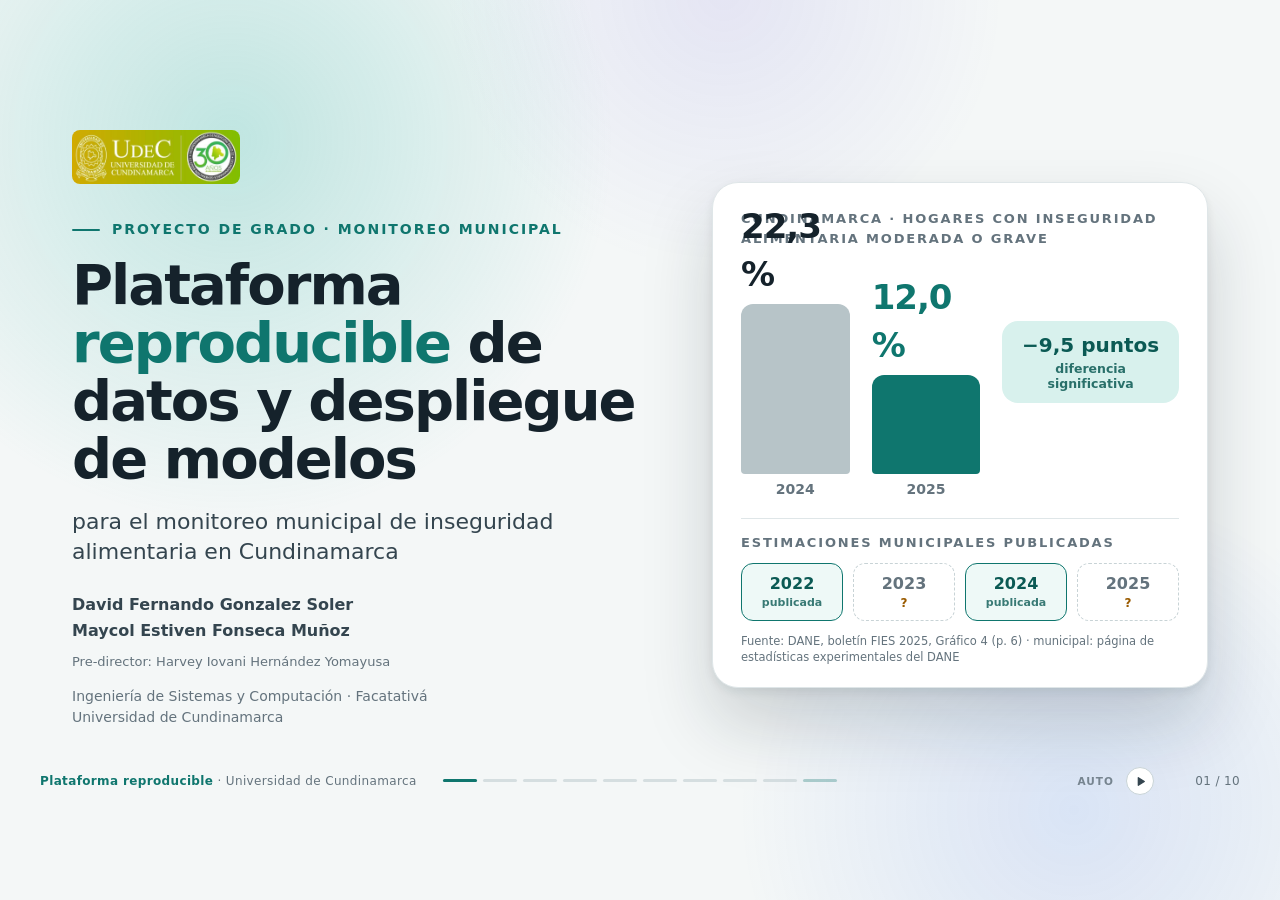
==== index.html @ ac4fac87 "Publicar las notas de estudio (guion, sin avisos internos)" ====
<!doctype html>
<html lang="es">
<head>
<meta charset="utf-8">
<meta name="viewport" content="width=device-width, initial-scale=1">
<title>Plataforma reproducible de datos y despliegue de modelos · Presentación</title>
<meta name="description" content="Presentación ante jurados: plataforma reproducible de datos y despliegue de modelos para el monitoreo municipal de inseguridad alimentaria en Cundinamarca.">
<link rel="icon" href="data:image/svg+xml,%3Csvg xmlns='http://www.w3.org/2000/svg' viewBox='0 0 32 32'%3E%3Crect width='32' height='32' rx='8' fill='%230f766e'/%3E%3Ccircle cx='16' cy='16' r='5' fill='white'/%3E%3C/svg%3E">
<link rel="stylesheet" href="deck.css">
<link rel="stylesheet" href="scenes.css">
<link rel="stylesheet" href="idle.css">
<link rel="stylesheet" href="notes.css">
</head>
<body data-theme="light">

<!-- Iconos: trazo de 1.8 px, sin relleno. Se usan con <svg class="i"><use href="#i-..."/></svg> -->
<svg width="0" height="0" style="position:absolute" aria-hidden="true" focusable="false">
  <symbol id="i-spark" viewBox="0 0 24 24"><path d="M12 3l1.8 5.2L19 10l-5.2 1.8L12 17l-1.8-5.2L5 10l5.2-1.8z"/><path d="M18.5 16.5l.6 1.6 1.6.6-1.6.6-.6 1.6-.6-1.6-1.6-.6 1.6-.6z"/></symbol>
  <symbol id="i-target" viewBox="0 0 24 24"><circle cx="12" cy="12" r="9"/><circle cx="12" cy="12" r="5"/><circle cx="12" cy="12" r="1.2"/></symbol>
  <symbol id="i-check" viewBox="0 0 24 24"><path d="M5 12.5l4.5 4.5L19 7.5"/></symbol>
  <symbol id="i-check-circle" viewBox="0 0 24 24"><circle cx="12" cy="12" r="9"/><path d="M8 12.5l3 3 5-6"/></symbol>
  <symbol id="i-x" viewBox="0 0 24 24"><path d="M6 6l12 12M18 6L6 18"/></symbol>
  <symbol id="i-ban" viewBox="0 0 24 24"><circle cx="12" cy="12" r="9"/><path d="M5.6 5.6l12.8 12.8"/></symbol>
  <symbol id="i-receipt" viewBox="0 0 24 24"><path d="M6 3h12v18l-3-2-3 2-3-2-3 2z"/><path d="M9 8h6M9 12h6"/></symbol>
  <symbol id="i-search" viewBox="0 0 24 24"><circle cx="11" cy="11" r="6.5"/><path d="M16 16l4.5 4.5"/></symbol>
  <symbol id="i-alert" viewBox="0 0 24 24"><path d="M12 4l9 16H3z"/><path d="M12 10v4M12 17.2v.1"/></symbol>
  <symbol id="i-db" viewBox="0 0 24 24"><ellipse cx="12" cy="6" rx="7" ry="3"/><path d="M5 6v6c0 1.7 3.1 3 7 3s7-1.3 7-3V6M5 12v6c0 1.7 3.1 3 7 3s7-1.3 7-3v-6"/></symbol>
  <symbol id="i-server" viewBox="0 0 24 24"><rect x="4" y="4" width="16" height="6" rx="2"/><rect x="4" y="14" width="16" height="6" rx="2"/><path d="M8 7h.01M8 17h.01"/></symbol>
  <symbol id="i-chart" viewBox="0 0 24 24"><path d="M4 20V4M4 20h16M8 16v-5M12 16V8M16 16v-3"/></symbol>
  <symbol id="i-eye" viewBox="0 0 24 24"><path d="M2.5 12S6 5.5 12 5.5 21.5 12 21.5 12 18 18.5 12 18.5 2.5 12 2.5 12z"/><circle cx="12" cy="12" r="2.8"/></symbol>
  <symbol id="i-list" viewBox="0 0 24 24"><path d="M8 6h12M8 12h12M8 18h12M4 6h.01M4 12h.01M4 18h.01"/></symbol>
  <symbol id="i-file" viewBox="0 0 24 24"><path d="M7 3h7l4 4v14H7z"/><path d="M14 3v4h4M10 12h5M10 16h5"/></symbol>
  <symbol id="i-scan" viewBox="0 0 24 24"><path d="M4 8V5a1 1 0 011-1h3M16 4h3a1 1 0 011 1v3M20 16v3a1 1 0 01-1 1h-3M8 20H5a1 1 0 01-1-1v-3"/><circle cx="12" cy="12" r="3"/></symbol>
  <symbol id="i-shield" viewBox="0 0 24 24"><path d="M12 3l7 3v5c0 5-3 8-7 10-4-2-7-5-7-10V6z"/><path d="M9 12l2 2 4-4"/></symbol>
  <symbol id="i-lock" viewBox="0 0 24 24"><rect x="5" y="11" width="14" height="9" rx="2.5"/><path d="M8 11V8a4 4 0 018 0v3"/></symbol>
  <symbol id="i-cpu" viewBox="0 0 24 24"><rect x="7" y="7" width="10" height="10" rx="2"/><path d="M9 3v3M15 3v3M9 18v3M15 18v3M3 9h3M3 15h3M18 9h3M18 15h3"/></symbol>
  <symbol id="i-play" viewBox="0 0 24 24"><path d="M8 5v14l11-7z"/></symbol>
  <symbol id="i-pause" viewBox="0 0 24 24"><path d="M8 5v14M16 5v14"/></symbol>
  <symbol id="i-home" viewBox="0 0 24 24"><path d="M4 11l8-7 8 7"/><path d="M6 10v10h12V10"/><path d="M10 20v-6h4v6"/></symbol>
  <symbol id="i-user" viewBox="0 0 24 24"><circle cx="12" cy="8" r="3.5"/><path d="M5 20c0-3.5 3.1-6 7-6s7 2.5 7 6"/></symbol>
  <symbol id="i-users" viewBox="0 0 24 24"><circle cx="9" cy="9" r="3"/><circle cx="17" cy="10" r="2.5"/><path d="M3 19c0-3 2.7-5 6-5s6 2 6 5M15 15c3 0 6 1.4 6 4"/></symbol>
  <symbol id="i-layers" viewBox="0 0 24 24"><path d="M12 4l9 5-9 5-9-5z"/><path d="M3 14l9 5 9-5"/></symbol>
  <symbol id="i-terminal" viewBox="0 0 24 24"><rect x="3" y="5" width="18" height="14" rx="3"/><path d="M7 10l3 2-3 2M12 15h5"/></symbol>
  <symbol id="i-linkoff" viewBox="0 0 24 24"><path d="M10 14a4 4 0 010-6l2-2a4 4 0 016 0M14 10a4 4 0 010 6l-2 2a4 4 0 01-6 0"/><path d="M4 4l3 3M20 20l-3-3"/></symbol>
  <symbol id="i-building" viewBox="0 0 24 24"><path d="M5 21V5l7-2v18M12 8h7v13M5 21h14"/><path d="M8 8h1M8 12h1M8 16h1"/></symbol>
  <symbol id="i-cog" viewBox="0 0 24 24"><circle cx="12" cy="12" r="3"/><path d="M12 3v3M12 18v3M3 12h3M18 12h3M5.6 5.6l2.1 2.1M16.3 16.3l2.1 2.1M18.4 5.6l-2.1 2.1M7.7 16.3l-2.1 2.1"/></symbol>
  <symbol id="i-book" viewBox="0 0 24 24"><path d="M5 4h10a3 3 0 013 3v13H8a3 3 0 01-3-3z"/><path d="M5 17a3 3 0 013-3h10"/></symbol>
  <symbol id="i-globe" viewBox="0 0 24 24"><circle cx="12" cy="12" r="9"/><path d="M3 12h18M12 3c3 3 3 15 0 18M12 3c-3 3-3 15 0 18"/></symbol>
  <symbol id="i-plug" viewBox="0 0 24 24"><path d="M9 3v5M15 3v5M6 8h12v3a6 6 0 01-12 0zM12 17v4"/></symbol>
  <symbol id="i-repeat" viewBox="0 0 24 24"><path d="M17 4l3 3-3 3M20 7H8a4 4 0 00-4 4M7 20l-3-3 3-3M4 17h12a4 4 0 004-4"/></symbol>
  <symbol id="i-clock" viewBox="0 0 24 24"><circle cx="12" cy="12" r="9"/><path d="M12 7v5l3 2"/></symbol>
</svg>

<noscript><p style="position:fixed;inset:0;display:grid;place-items:center;margin:0;font-family:sans-serif">Esta presentación necesita JavaScript activado.</p></noscript>
<div class="ambient" aria-hidden="true"><i></i><i></i><i></i></div>
<div class="tintwash" aria-hidden="true"></div>

<div class="viewport">
<main class="stage" id="stage" aria-label="Presentación del proyecto">

<!-- ═════════ 1 · PORTADA Y GANCHO ═════════ -->
<section class="scene" id="s-portada" data-title="Portada">
  <img class="cv-logo rv" data-s="0" src="assets/logo-universidad.jpg" alt="Universidad de Cundinamarca">

  <div class="cv-main">
    <div class="eyebrow rv" data-s="0" data-i="1">Proyecto de grado · monitoreo municipal</div>
    <h1 class="cv-title rv f split" data-s="0" data-i="2">Plataforma <span class="ac">reproducible</span> de datos y despliegue de modelos</h1>
    <p class="cv-sub rv" data-s="0" data-i="8">para el monitoreo municipal de inseguridad alimentaria en Cundinamarca</p>
    <ul class="team rv" data-s="0" data-i="9">
      <li>David Fernando Gonzalez Soler</li>
      <li>Maycol Estiven Fonseca Muñoz</li>
      <li><small>Pre-director: Harvey Iovani Hernández Yomayusa</small></li>
    </ul>
  </div>
  <p class="cv-meta rv" data-s="0" data-i="10">Ingeniería de Sistemas y Computación · Facatativá<br>Universidad de Cundinamarca</p>

  <div class="cv-art">
    <div class="rv z" data-s="0" data-i="4">
      <div class="float">
        <div class="hook-card card">
          <div class="lbl">Cundinamarca · hogares con inseguridad alimentaria moderada o grave</div>
          <div class="hk-bars">
            <div class="hk-bar"><span class="v" id="v24">22,6 %</span><div class="b" style="height:170px"></div><span class="y">2024</span></div>
            <div class="hk-bar now"><span class="v" id="v25">13,1 %</span><div class="b" style="height:99px"></div><span class="y">2025</span></div>
            <div class="hk-delta">−9,5 puntos<small>diferencia significativa</small></div>
          </div>
          <div class="hk-sep"></div>
          <div class="lbl">Estimaciones municipales publicadas</div>
          <div class="yrs">
            <div class="yr">2022<small>publicada</small></div>
            <div class="yr gap">2023<u>?</u></div>
            <div class="yr">2024<small>publicada</small></div>
            <div class="yr gap">2025<u>?</u></div>
          </div>
          <p class="hk-src">Fuente: DANE, boletín FIES 2025, Gráfico 4 (p. 6) · municipal: página de estadísticas experimentales del DANE</p>
        </div>
      </div>
    </div>
  </div>
  <template class="notes" data-time="0:45" data-key="La cifra oficial es departamental y de hogares; del municipio solo hay estimaciones de 2022 y 2024.">
    <p data-s="0">[Buenos días / buenas tardes], jurados. Somos [nombre de A] y [nombre de B]; presentamos nuestro proyecto de grado.</p>
    <p data-s="0">En 2025 el DANE midió que el 13,1 % de los hogares de Cundinamarca estaba en inseguridad alimentaria moderada o grave. En 2024 era el 22,6 %: 9,5 puntos menos en un año, y el DANE reporta la diferencia como estadísticamente significativa.</p>
    <p data-s="0">Esa cifra es departamental y de hogares. Para los municipios, el DANE publica estimaciones solo de 2022 y 2024. Nuestro proyecto parte de ahí. Programa de Ingeniería de Sistemas y Computación, Universidad de Cundinamarca, extensión Facatativá.</p>
    <p class="tr">Eso nos lleva a por qué importa el nivel municipal.</p>
  </template>
</section>

<!-- ═════════ 2 · POR QUÉ IMPORTA ═════════ -->
<section class="scene" id="s-porque" data-title="Por qué importa" data-steps="2">
  <header class="hd rv f" data-s="0"><div class="eyebrow">El nivel que falta</div><h2 class="h2">La encuesta llega hasta el departamento</h2></header>

  <div class="fies">
    <div class="fies-card card rv" data-s="0">
      <div class="lbl">Escala FIES · ECV</div>
      <div class="q8"><i style="--n:0"></i><i style="--n:1"></i><i style="--n:2"></i><i style="--n:3"></i><i style="--n:4"></i><i style="--n:5"></i><i style="--n:6"></i><i style="--n:7"></i></div>
      <div class="big"><span class="ac">8</span> preguntas, <span class="ac">cada año</span></div>
      <div class="yearline"><b></b><span></span><b></b><span></span><b></b><span></span><b></b></div>
      <div class="yearline-l"><span>2022</span><span>2023</span><span>2024</span><span>2025</span></div>
    </div>
    <div class="pq-row rv" data-s="1">
      <div class="pq"><div class="ico blue"><svg class="i"><use href="#i-home"/></svg></div><div><b>Hogares</b><span>las cifras del boletín</span></div></div>
      <div class="pq-ne">≠</div>
      <div class="pq"><div class="ico"><svg class="i"><use href="#i-user"/></svg></div><div><b>Personas</b><span>indicador 2.1.2 del ODS 2</span></div></div>
    </div>
  </div>

  <div class="zoom">
    <div class="zoom-card card rv z" data-s="0" data-i="2">
      <div class="lbl">La encuesta publica un número por departamento</div>
      <div class="dept"><div><b>Cundinamarca</b><span>un solo valor por departamento</span></div></div>
      <div class="mdots rv f" data-s="2" id="mdots"></div>
      <div class="zoom-cap rv f" data-s="2"><span class="tag">Estimación en áreas pequeñas · 2022 y 2024</span><b>116 municipios</b></div>
    </div>
  </div>
  <template class="notes" data-time="0:40" data-key="El indicador se mide cada año, pero la encuesta llega hasta el departamento; el municipio se cubre con estimación en áreas pequeñas.">
    <p data-s="0">De FIES solo recordamos lo que usamos: ocho preguntas de la Encuesta Nacional de Calidad de Vida, incluidas desde 2022 y aplicadas cada año.</p>
    <p data-s="1">El indicador 2.1.2 del ODS 2 se define para personas. Por eso el boletín del DANE lo separa de las cifras de hogares que acabamos de ver.</p>
    <p data-s="2">Por el diseño de la encuesta, los indicadores se desagregan hasta el departamento. El DANE identificó la necesidad de información municipal y la cubre con estimación en áreas pequeñas, que combina la encuesta con información auxiliar, para 2022 y 2024. Cundinamarca tiene 116 municipios; la información a ese nivel es limitada y menos frecuente.</p>
    <p class="tr">Producir esas estimaciones exige reunir fuentes muy distintas, y de ahí sale el problema.</p>
  </template>
</section>

<!-- ═════════ 3 · PROBLEMA OPERATIVO ═════════ -->
<section class="scene" id="s-problema" data-title="El problema es operativo" data-steps="6">
  <header class="hd rv f" data-s="0"><div class="eyebrow">El problema</div><h2 class="h2">Cinco dificultades, un problema operativo</h2></header>

  <div class="dfs">
    <div class="dfr rv" data-s="1">
      <div class="df"><span class="n">1</span>Fuentes heterogéneas</div>
      <div class="lane"><span class="fchip">API abierta</span><span class="fchip f2">Archivo publicado</span><span class="fchip f3">Inicio de sesión</span></div>
    </div>
    <div class="dfr rv" data-s="2">
      <div class="df"><span class="n">2</span>Períodos y frecuencias distintos</div>
      <div class="lane per"><div class="trk"><div class="row r1" id="trk1"><em>BLACK MARBLE</em></div><div class="row r2" id="trk2"><em>FIES MUNICIPAL</em></div><span class="scan"></span></div></div>
    </div>
    <div class="dfr rv" data-s="3">
      <div class="df"><span class="n">3</span>Condiciones de acceso diferentes</div>
      <div class="lane lk"><svg class="i"><use href="#i-lock"/></svg><span><b>Sisbén</b> · tratamiento protegido de datos personales</span></div>
    </div>
    <div class="dfr rv" data-s="4">
      <div class="df"><span class="n">4</span>Requisitos y vigencia de cada modelo</div>
      <div class="lane ver"><b class="old">v1</b><b class="old">v2</b><b>v3</b><span>¿sigue vigente con datos nuevos?</span></div>
    </div>
    <div class="dfr rv" data-s="5">
      <div class="df"><span class="n">5</span>Procedencia incompleta y pasos manuales</div>
      <div class="lane chain"><b>datos</b><span class="brk"><svg class="i"><use href="#i-linkoff"/></svg></span><b class="m">modelo</b><span class="q">¿qué versión produjo este resultado?</span></div>
    </div>
  </div>

  <div class="takeaway rv" data-s="6"><svg class="i"><use href="#i-spark"/></svg><p>No medimos inseguridad alimentaria ni proponemos un algoritmo nuevo: falta un proceso reproducible.</p></div>
  <template class="notes" data-time="1:20" data-key="No medimos inseguridad alimentaria ni proponemos un algoritmo: falta un proceso reproducible que una datos, modelos y resultados con su procedencia.">
    <p data-s="0">Producir estimaciones municipales exige reunir fuentes muy distintas. Lo resumimos en cinco dificultades.</p>
    <p data-s="1">Fuentes heterogéneas, con esquemas, códigos y formatos propios: unas por API abierta, otras archivos publicados, otras con inicio de sesión.</p>
    <p data-s="2">Períodos y frecuencias que no coinciden: Black Marble publica versiones diarias, mensuales y anuales; las estimaciones municipales de FIES, solo 2022 y 2024.</p>
    <p data-s="3">Condiciones de acceso diferentes: el Sisbén, por ejemplo, contempla un tratamiento protegido de datos personales.</p>
    <p data-s="4">Cada modelo tiene requisitos propios y puede perder vigencia cuando cambian los datos que recibe.</p>
    <p data-s="5">Procedencia incompleta y pasos manuales: cuesta repetir una ejecución o explicar un cambio. Lo documentan Paleyes et al. (2022) y Sculley et al. (2015), y el MinTIC advierte que publicar datos no basta.</p>
    <p data-s="6">Son consecuencias posibles; no afirmamos que hayan ocurrido en nuestro proceso. El problema es operativo: no medimos inseguridad alimentaria ni proponemos un algoritmo; falta un proceso reproducible que una datos, modelos y resultados con su procedencia.</p>
    <p class="tr">¿Qué hay hoy para esto?</p>
  </template>
</section>

<!-- ═════════ 4 · LO QUE EXISTE Y EL VACÍO ═════════ -->
<section class="scene" id="s-vacio" data-title="Qué existe y dónde está el vacío" data-steps="3">
  <header class="hd rv f" data-s="0"><div class="eyebrow">Estado del arte</div><h2 class="h2">Cada pieza existe por separado</h2></header>

  <div class="vcs">
    <div class="vc rv z" data-s="0">
      <div class="ico blue"><svg class="i"><use href="#i-layers"/></svg></div>
      <h3>Herramientas generales</h3><div class="sub">p. ej. MLflow, DVC</div>
      <ul>
        <li><svg class="i"><use href="#i-check"/></svg>Versionado de datos y modelos</li>
        <li><svg class="i"><use href="#i-check"/></svg>Registro de versiones</li>
        <li><svg class="i"><use href="#i-check"/></svg>Contratos de entrada y salida</li>
        <li><svg class="i"><use href="#i-check"/></svg>Servicio por API</li>
        <li><svg class="i"><use href="#i-check"/></svg>Incorporación de datos<em>parte</em></li>
      </ul>
    </div>
    <div class="vc rv z" data-s="1">
      <div class="ico"><svg class="i"><use href="#i-globe"/></svg></div>
      <h3>Para datos colombianos</h3><div class="sub">adquisición y homologación</div>
      <ul>
        <li><svg class="i"><use href="#i-check"/></svg>Adquisición<em>parte</em></li>
        <li><svg class="i"><use href="#i-check"/></svg>Homologación<em>parte</em></li>
      </ul>
    </div>
    <div class="vc gap rv z" data-s="2">
      <div class="ico warn"><svg class="i"><use href="#i-search"/></svg></div>
      <h3>Sin identificar</h3><div class="sub">en las fuentes revisadas</div>
      <ul>
        <li><svg class="i"><use href="#i-alert"/></svg>Compatibilidad dataset–modelo</li>
        <li><svg class="i"><use href="#i-alert"/></svg>Procedencia por resultado</li>
        <li><svg class="i"><use href="#i-alert"/></svg>Para datos municipales de Colombia</li>
      </ul>
    </div>
  </div>
  <div class="vnote rv f" data-s="3"><span class="pill warn"><svg class="i"><use href="#i-alert"/></svg>Hipótesis de trabajo, acotada a las fuentes revisadas</span></div>
  <template class="notes" data-time="1:10" data-key="Hasta donde llega nuestra revisión, hay herramientas para cada pieza, pero no una que reúna la cadena para datos públicos municipales de Colombia. Es una hipótesis de trabajo.">
    <p data-s="0">Hay herramientas que cubren parte: MLflow y DVC registran y versionan; Martini y colaboradores (2022) estiman indicadores con aprendizaje automático; el Programa Mundial de Alimentos publica HungerMap LIVE. Las herramientas generales documentan por separado el versionado, el registro, parte de la incorporación de datos, los contratos de entrada y salida y el servicio por API.</p>
    <p data-s="1">Las herramientas para datos colombianos documentan parte de la adquisición y de la homologación.</p>
    <p data-s="2">En las fuentes revisadas no identificamos una solución que reúna estas piezas para datos municipales de Colombia, con comprobación de compatibilidad entre un dataset versionado y un modelo, y procedencia por resultado consultable por API.</p>
    <p data-s="3">Lo planteamos como hipótesis de trabajo, acotada a esa revisión.</p>
    <p class="tr">Ese vacío es lo que proponemos cerrar.</p>
  </template>
</section>

<!-- ═════════ 5 · PROPUESTA ═════════ -->
<section class="scene" id="s-propuesta" data-title="Nuestra propuesta" data-steps="6" data-theme-hint="tint">
  <header class="hd rv f" data-s="0"><div class="eyebrow">Propuesta</div><h2 class="h2">Una plataforma, cuatro objetivos</h2></header>

  <div class="pipe">
    <div class="lk2 rv f" data-s="1" style="left:154px"><span class="dot"></span><span class="dot d2"></span></div>
    <div class="lk2 rv f" data-s="2" style="left:350px"><span class="dot"></span><span class="dot d2"></span></div>
    <div class="lk2 rv f" data-s="3" style="left:546px"><span class="dot"></span><span class="dot d2"></span></div>
    <div class="lk2 rv f" data-s="4" style="left:742px"><span class="dot"></span><span class="dot d2"></span></div>
    <div class="lk2 rv f" data-s="5" style="left:938px"><span class="dot"></span><span class="dot d2"></span></div>

    <div class="pn rv z" data-s="0" style="left:0"><div class="ico blue"><svg class="i"><use href="#i-db"/></svg></div><h3>Fuentes públicas</h3><p>API, archivo o inicio de sesión</p></div>
    <div class="pn rv z" data-s="1" style="left:196px"><div class="ico blue"><svg class="i"><use href="#i-layers"/></svg></div><span class="ver-b">v2024.1</span><h3>Dataset versionado</h3><p>cada versión, inmutable</p></div>
    <div class="pn rv z" data-s="2" style="left:392px"><div class="ico"><svg class="i"><use href="#i-shield"/></svg></div><h3>Compatibilidad</h3><p>se comprueba antes de ejecutar</p></div>
    <div class="pn rv z" data-s="3" style="left:588px"><div class="ico ai"><svg class="i"><use href="#i-cpu"/></svg></div><h3>Ejecución aislada</h3><p>cada modelo, por separado</p></div>
    <div class="pn rv z" data-s="4" style="left:784px"><div class="ico"><svg class="i"><use href="#i-plug"/></svg></div><h3>API</h3><p>consulta de resultados</p></div>
    <div class="pn rv z" data-s="5" style="left:980px"><div class="ico"><svg class="i"><use href="#i-receipt"/></svg></div><h3>Resultado</h3><p>con su procedencia</p></div>
  </div>

  <div class="prov rv f" data-s="5"><span class="lbl">Procedencia de cada resultado</span><span class="chip-p m">Modelo v3</span><span class="chip-p d">Datos v2024.1</span><span class="chip-p p">Período</span></div>

  <div class="objs">
    <div class="obj-chip rv z" data-s="6"><div class="ico"><svg class="i"><use href="#i-layers"/></svg></div><div><small>1</small>Arquitectura modular</div></div>
    <div class="obj-chip rv z" data-s="6" data-i="1"><div class="ico blue"><svg class="i"><use href="#i-db"/></svg></div><div><small>2</small>Ingesta y homologación</div></div>
    <div class="obj-chip rv z" data-s="6" data-i="2"><div class="ico ai"><svg class="i"><use href="#i-plug"/></svg></div><div><small>3</small>Despliegue y API</div></div>
    <div class="obj-chip rv z" data-s="6" data-i="3"><div class="ico"><svg class="i"><use href="#i-check-circle"/></svg></div><div><small>4</small>Validación con un caso de demostración</div></div>
  </div>
  <div class="propnote rv f" data-s="6"><span class="pill"><svg class="i"><use href="#i-target"/></svg>116 municipios · modelos ya entrenados · sin entrenamiento en la primera versión</span></div>
  <template class="notes" data-time="0:55" data-key="Una plataforma reproducible que automatiza la integración de fuentes públicas y despliega modelos ya entrenados de forma versionada, sin depender del algoritmo.">
    <p data-s="0">Proponemos una plataforma reproducible que automatice la integración de fuentes públicas y el despliegue versionado de modelos, independiente del algoritmo. Las fuentes públicas la alimentan.</p>
    <p data-s="1">Cada conjunto de datos lleva una versión, y cada modelo también.</p>
    <p data-s="2">Antes de ejecutar se comprueba la compatibilidad entre el dataset y el modelo.</p>
    <p data-s="3">Cada modelo se ejecuta de forma aislada.</p>
    <p data-s="4">El resultado se consulta por API.</p>
    <p data-s="5">Y llega con su procedencia: por ejemplo, modelo v3 con datos v2024.1.</p>
    <p data-s="6">Cuatro objetivos: arquitectura, ingesta y homologación para 116 municipios, despliegue con API y validación con un caso de demostración. La primera versión registra y ejecuta modelos ya entrenados; el entrenamiento no es parte del alcance.</p>
    <p class="tr">Así funciona por dentro.</p>
  </template>
</section>

<!-- ═════════ 6 · CÓMO FUNCIONA ═════════ -->
<section class="scene" id="s-funciona" data-title="Cómo funciona" data-steps="3">
  <header class="hd rv f" data-s="0"><div class="eyebrow">Diseño</div><h2 class="h2">Datos, modelos y acceso</h2></header>

  <div class="grps">
    <div class="grp dt rv z" data-s="0"><div class="gh"><div class="ico blue"><svg class="i"><use href="#i-db"/></svg></div><b>Datos</b></div><div class="bl"><span>Ingesta</span><span>Preparación y calidad</span><span>Almacén versionado</span></div></div>
    <div class="grp md rv z" data-s="0" data-i="1"><div class="gh"><div class="ico ai"><svg class="i"><use href="#i-cpu"/></svg></div><b>Modelos</b></div><div class="bl"><span>Registro</span><span>Compatibilidad</span><span>Ejecución aislada</span></div></div>
    <div class="grp ac rv z" data-s="0" data-i="2"><div class="gh"><div class="ico"><svg class="i"><use href="#i-plug"/></svg></div><b>Acceso y procedencia</b></div><div class="bl"><span>API</span><span>Interfaz web</span><span>Catálogo de procedencia</span></div></div>
  </div>

  <div class="demo">
    <div class="gt rv f" data-s="1">
      <div class="cap">Comprobación de compatibilidad</div>
      <div class="stream">
        <div class="gate-line"></div>
        <i class="mun" style="--r:0;--n:0"></i><i class="mun" style="--r:1;--n:1"></i><i class="mun bad" style="--r:2;--n:2"></i><i class="mun" style="--r:3;--n:3"></i><i class="mun" style="--r:4;--n:4"></i><i class="mun bad" style="--r:5;--n:5"></i><i class="mun" style="--r:6;--n:6"></i>
        <span class="why">excluido: fuera de cobertura</span>
      </div>
      <div class="mnote" style="position:absolute;left:0;top:268px">Los municipios válidos pasan; el resto se excluye con su motivo.</div>
    </div>
    <div class="mlanes rv f" data-s="2">
      <div class="ml ok"><div class="ico ai"><svg class="i"><use href="#i-cpu"/></svg></div><div>Modelo A<small>corre aislado</small></div><span class="tick"><svg class="i" style="width:16px;height:16px"><use href="#i-check"/></svg></span></div>
      <div class="ml fail"><div class="ico warn"><svg class="i"><use href="#i-cpu"/></svg></div><div>Modelo B<small>falla</small></div><span class="x"><svg class="i" style="width:16px;height:16px"><use href="#i-x"/></svg></span></div>
      <div class="mnote">Si uno falla, los demás siguen.</div>
    </div>
    <div class="rs rv z" data-s="3">
      <div class="ico"><svg class="i"><use href="#i-receipt"/></svg></div>
      <h3>Estimación de un modelo</h3><p>no es una cifra oficial</p>
      <div class="chips"><span class="chip-p p">Período</span><span class="chip-p d">Versión de datos</span><span class="chip-p m">Versión de modelo</span></div>
    </div>
  </div>
  <template class="notes" data-time="1:00" data-key="Antes de ejecutar se comprueba la compatibilidad, cada modelo corre aislado y cada resultado dice de qué datos y de qué modelo salió.">
    <p data-s="0">El diseño tiene nueve bloques lógicos, en tres grupos. Datos: la ingesta guarda una copia con su fecha y su origen; la preparación homologa códigos, períodos y unidades y genera un reporte de calidad; el almacén guarda cada versión sin modificarla. Modelos: el registro guarda cada modelo ya entrenado con su ficha; la comprobación de compatibilidad cruza sus requisitos con el dataset, los municipios y el período; la ejecución corre cada modelo aislado. Acceso: la API, la interfaz web y un catálogo de metadatos y procedencia.</p>
    <p data-s="1">Primera regla: se excluye el municipio inválido con su motivo y, si ninguno es válido, el modelo no se ejecuta.</p>
    <p data-s="2">Segunda: un modelo que falla no cancela a los demás.</p>
    <p data-s="3">Tercera: cada resultado trae su período y su naturaleza —estimación de un modelo, no cifra oficial— y queda enlazado con la versión de datos y de modelo. Es nuestra propuesta de diseño: falta validarla con la dirección y con investigadores reales.</p>
    <p class="tr">¿Quién la usa y hasta dónde llega?</p>
  </template>
</section>

<!-- ═════════ 7 · ROLES Y ALCANCE ═════════ -->
<section class="scene" id="s-alcance" data-title="Quién la usa y qué alcance tiene" data-steps="2">
  <header class="hd rv f" data-s="0"><div class="eyebrow">Quién la usa</div><h2 class="h2">Dos roles, alcance por niveles</h2></header>

  <div class="roles">
    <div class="role rv z" data-s="0"><div class="rh"><div class="ico"><svg class="i"><use href="#i-cog"/></svg></div><h3>Administrador</h3></div><div class="acts"><span>Configura fuentes</span><span>Activa versiones</span><span>Registra modelos</span></div></div>
    <div class="role rv z" data-s="0" data-i="1"><div class="rh"><div class="ico blue"><svg class="i"><use href="#i-search"/></svg></div><h3>Investigador</h3></div><div class="acts"><span>Elige datos y modelos</span><span>Ejecuta</span><span>Consulta procedencia</span></div></div>
  </div>

  <div class="tiers">
    <div class="tier must rv" data-s="1"><div class="lab">Debe</div><div class="fillb"><span>≥ 3 fuentes heterogéneas</span><span>2 familias de modelos</span><span>Compatibilidad</span><span>API</span><span>Procedencia</span><span>Instalación en limpio</span></div></div>
    <div class="tier should rv" data-s="1" data-i="1"><div class="lab">Debería</div><div class="fillb"><span>Interfaz web delgada</span><span>Exportación</span><span>Historial con repetición</span></div></div>
    <div class="tier could rv" data-s="1" data-i="2"><div class="lab">Podría</div><div class="fillb"><span>Reentrenamiento</span><span>Más fuentes</span><span>Más pantallas</span></div></div>
  </div>

  <div class="out rv f" data-s="2"><span class="lbl">Fuera de la primera versión</span><span class="no"><svg class="i"><use href="#i-ban"/></svg>Entrenar en la plataforma</span><span class="no"><svg class="i"><use href="#i-ban"/></svg>Personal municipal como usuario</span><span class="no"><svg class="i"><use href="#i-ban"/></svg>Operación permanente</span></div>
  <div class="cmd rv z" data-s="2" data-i="2"><svg class="i"><use href="#i-terminal"/></svg><span><i>$</i> <b>docker compose up</b></span><small>una instalación, un comando, en un entorno limpio</small></div>
  <template class="notes" data-time="0:50" data-key="Dos roles, un alcance por niveles y una instalación con un comando.">
    <p data-s="0">Hay dos roles. El administrador configura las fuentes con archivos versionados, activa versiones y registra modelos. El investigador elige datos, municipios, período y modelos, y lee resultados con su procedencia, su historial y la exportación. La especificación describe once casos de uso.</p>
    <p data-s="1">El alcance se ordena en tres niveles. Debe: al menos tres fuentes heterogéneas, dos modelos de familias distintas, comprobación de compatibilidad, ejecución aislada, API, procedencia e instalación en un entorno limpio. Debería: interfaz web delgada, exportación e historial con repetición. Podría: reentrenamiento, más fuentes y más pantallas.</p>
    <p data-s="2">Quedan fuera el entrenamiento dentro de la plataforma, el personal municipal como usuario y la operación permanente después del trabajo de grado, que exigiría un acuerdo aparte. Se instala con un comando y se demuestra en un entorno limpio.</p>
    <p class="tr">Todo esto ya está especificado.</p>
  </template>
</section>

<!-- ═════════ 8 · LO ESPECIFICADO ═════════ -->
<section class="scene" id="s-especificado" data-title="Lo investigado y especificado" data-steps="2">
  <header class="hd rv f" data-s="0"><div class="eyebrow">Especificación</div><h2 class="h2">Ya está especificado</h2></header>
  <div class="ieee rv z" data-s="0" data-i="2">IEEE 830</div>

  <div class="tiles">
    <div class="tile t1 rv z" data-s="0"><b class="n" id="n48">0</b><span>requisitos funcionales</span><em>según la norma IEEE 830</em>
      <div class="split-bar"><i class="e"></i><i class="c"></i></div>
      <div class="split-leg"><span class="e">38 esenciales</span><span class="c">10 condicionales</span></div></div>
    <div class="tile t2 rv z" data-s="1"><b class="n" id="n17">0</b><span>requisitos no funcionales</span></div>
    <div class="tile t3 rv z" data-s="1" data-i="1"><b class="n" id="n11">0</b><span>casos de uso</span><em>2 roles</em></div>
    <div class="tile t4 rv z" data-s="2"><b class="n" id="n5">0</b><span>ejes de estado del arte</span><div class="axes"><b style="--n:0">A</b><b style="--n:1">B</b><b style="--n:2">C</b><b style="--n:3">D</b><b style="--n:4">E</b></div></div>
  </div>
  <div class="specnote rv f" data-s="2"><span class="pill warn"><svg class="i"><use href="#i-alert"/></svg>Diseño y especificación · aún sin versión en ejecución</span></div>
  <template class="notes" data-time="0:35" data-key="Tenemos estado del arte, anteproyecto y una especificación IEEE 830; lo que presentamos es el diseño, todavía sin una versión en ejecución.">
    <p data-s="0">El trabajo tiene tres bases: estado del arte, anteproyecto y una especificación bajo IEEE 830. Son 48 requisitos funcionales: 38 esenciales y 10 condicionales.</p>
    <p data-s="1">17 requisitos no funcionales y once casos de uso, con dos roles.</p>
    <p data-s="2">Cinco ejes de estado del arte. En las fuentes inspeccionadas, los 116 códigos municipales coinciden con DIVIPOLA. Todavía no hay una versión en ejecución: presentamos el diseño y su especificación.</p>
    <p class="tr">Falta decir cómo lo vamos a construir.</p>
  </template>
</section>

<!-- ═════════ 9 · MÉTODO, PLAN Y ABIERTOS ═════════ -->
<section class="scene" id="s-metodo" data-title="Método, plan y puntos abiertos" data-steps="2">
  <header class="hd rv f" data-s="0"><div class="eyebrow">Método y plan</div><h2 class="h2">Cuatro fases y puntos abiertos</h2></header>

  <div class="mtrack rv f" data-s="0" data-i="1">
    <div class="tr"><i><b class="orb"></b><b class="orb o2"></b></i></div>
    <div class="mcols">
      <div class="mcol"><div class="node"><b>1</b></div><b class="ph">Diseño</b><span class="ob">arquitectura modular</span></div>
      <div class="mcol"><div class="node"><b>2</b></div><b class="ph">Ingesta y homologación</b><span class="ob">116 municipios</span></div>
      <div class="mcol"><div class="node"><b>3</b></div><b class="ph">Registro, compatibilidad y API</b><span class="ob">despliegue versionado</span></div>
      <div class="mcol"><div class="node"><b>4</b></div><b class="ph">Validación</b><span class="ob">caso de demostración</span></div>
    </div>
  </div>

  <div class="wk-box rv f" data-s="0" data-i="3"><div class="wk-l">Cronograma de referencia: 40 semanas<span>horizonte estimado: dos a tres semestres</span></div><div class="wk" id="wk"></div></div>

  <div class="risks rv f" data-s="1">
    <span class="risk"><svg class="i"><use href="#i-shield"/></svg>Cobertura de los 116</span>
    <span class="risk"><svg class="i"><use href="#i-shield"/></svg>Períodos que no coinciden</span>
    <span class="risk"><svg class="i"><use href="#i-shield"/></svg>Acceso, como el Sisbén</span>
    <span class="arr">→</span>
    <span class="mit">fuentes de acceso público confirmado · modelos de referencia propios</span>
  </div>

  <div class="opens rv f" data-s="2">
    <div class="lbl">Seguimos abiertos en</div>
    <div class="open-grid">
      <span class="open-chip"><b class="q">?</b>Duración formal</span>
      <span class="open-chip"><b class="q">?</b>Alcance de 116 y línea translocal</span>
      <span class="open-chip"><b class="q">?</b>Admisibilidad como monografía</span>
      <span class="open-chip"><b class="q">?</b>Indicador exacto del caso</span>
      <span class="open-chip"><b class="q">?</b>Herramienta de registro de modelos</span>
      <span class="open-chip"><b class="q">?</b>Validación con investigadores reales</span>
    </div>
  </div>
  <template class="notes" data-time="1:10" data-key="Cuatro fases, una por objetivo; tres riesgos con su mitigación; y puntos abiertos que decimos como abiertos.">
    <p data-s="0">La metodología tiene cuatro fases, una por objetivo específico: diseño; ingesta y homologación; registro, compatibilidad y API; validación. En la validación separamos la evaluación de la plataforma del desempeño predictivo de los modelos. El cronograma de referencia es de 40 semanas, dentro de un horizonte estimado de dos a tres semestres.</p>
    <p data-s="1">Riesgos: cobertura de los 116 municipios, coincidencia de períodos y acceso, como el Sisbén. Mitigación: fuentes de acceso público confirmado y modelos de referencia propios; los insumos de otros equipos no son requisito.</p>
    <p data-s="2">Puntos abiertos, dichos como abiertos: duración formal; alcance de los 116 y línea translocal, con la dirección; si un proyecto que construye una plataforma es admisible como monografía; el indicador exacto del caso; la herramienta de registro; la validación con investigadores reales. Nos interesa su criterio.</p>
    <p class="tr">Para cerrar, lo que esperamos del proyecto.</p>
  </template>
</section>

<!-- ═════════ 10 · IMPACTO Y CIERRE ═════════ -->
<section class="scene" id="s-cierre" data-theme="dark" data-title="Impacto y cierre" data-steps="2">
  <header class="hd rv f" data-s="0"><div class="eyebrow">Cierre</div><h2 class="h2">Impacto condicional</h2></header>

  <div class="cc rv f" data-s="0" data-i="1">
    <div class="ringc"></div>
    <div class="orbit"><i></i></div>
    <div class="core"><span>Un proceso reproducible y trazable</span></div>
    <div class="cn n1"><b><svg class="i"><use href="#i-globe"/></svg>Social</b><small class="rv f" data-s="1">podría apoyar el análisis territorial</small></div>
    <div class="cn n2"><b><svg class="i"><use href="#i-building"/></svg>Institucional</b><small class="rv f" data-s="1" data-i="1">dejaría una base que los semilleros podrían reutilizar</small></div>
    <div class="cn n3"><b><svg class="i"><use href="#i-cog"/></svg>Tecnológico</b><small class="rv f" data-s="1" data-i="2">registrar y ejecutar modelos sin rehacer la ingesta</small></div>
    <div class="cn n4"><b><svg class="i"><use href="#i-book"/></svg>Académico</b><small class="rv f" data-s="1" data-i="3">facilitaría revisar y repetir resultados</small></div>
  </div>

  <div class="endnote rv f" data-s="2"><span class="pill"><svg class="i"><use href="#i-alert"/></svg>Estimaciones de modelos, no cifras oficiales del DANE</span></div>
  <div class="thanks rv f" data-s="2" data-i="1"><span class="ap">Gracias.</span> Preguntas.</div>
  <template class="notes" data-time="0:45" data-key="Los resultados son estimaciones de modelos y no sustituyen las cifras del DANE; proponemos un proceso en el que cada resultado municipal se pueda repetir y explicar.">
    <p data-s="0">Para cerrar, lo que esperamos del proyecto: un proceso reproducible y trazable.</p>
    <p data-s="1">El impacto es condicional, en cuatro ámbitos. En lo social, los resultados podrían apoyar el análisis territorial de los equipos municipales, sin que demos por asegurada su adopción. En lo institucional, dejaría una base documentada que los semilleros podrían reutilizar. En lo tecnológico, una base para registrar y ejecutar modelos ya entrenados sin reconstruir la ingesta. En lo académico, conservar versiones y procedencia facilitaría revisar y repetir resultados. Beneficiarios directos: investigadores, analistas y semilleros; indirectos, a mediano o largo plazo: equipos técnicos municipales.</p>
    <p data-s="2">Los resultados de la plataforma son estimaciones de modelos y no sustituyen las cifras oficiales del DANE. Proponemos un proceso en el que cada resultado municipal se pueda repetir y explicar. Gracias por su atención. Quedamos atentos a sus preguntas.</p>
  </template>
</section>

<!-- ═════════ RESPALDOS A–F ═════════ -->
<section class="scene bk" id="s-resp-a" data-group="backup" data-title="Respaldo A · MLflow y DVC" data-steps="2">
  <header class="hd rv f" data-s="0"><div class="eyebrow">Respaldo A</div><h2 class="h2">¿Por qué no MLflow y DVC?</h2></header>
  <div class="bk-wrap">
    <div class="cmp">
      <div class="bk-card yes rv z" data-s="0"><div class="ico"><svg class="i"><use href="#i-layers"/></svg></div><h3>Lo que ya registran</h3><ul><li><svg class="i"><use href="#i-check"/></svg>Versionado de modelos y datos</li><li><svg class="i"><use href="#i-check"/></svg>Registro de versiones</li></ul></div>
      <div class="bk-card no rv z" data-s="1"><div class="ico warn"><svg class="i"><use href="#i-alert"/></svg></div><h3>En lo revisado, no cubren</h3><ul><li><svg class="i"><use href="#i-x"/></svg>Adquisición de datos públicos municipales</li><li><svg class="i"><use href="#i-x"/></svg>Compatibilidad contra un dataset versionado</li></ul></div>
    </div>
    <div class="bk-foot rv f" data-s="2"><span class="pill warn"><svg class="i"><use href="#i-alert"/></svg>La herramienta de registro de modelos sigue abierta</span></div>
  </div>
  <template class="notes" data-key="Registran y versionan, pero en lo revisado no cubren adquisición ni compatibilidad dataset–modelo." data-when="¿Por qué no usar MLflow y DVC?">
    <p data-s="0">MLflow y DVC ya registran y versionan modelos y datos.</p>
    <p data-s="1">En lo que revisamos, ninguna cubre la adquisición de datos públicos municipales ni la comprobación de compatibilidad contra un dataset versionado.</p>
    <p data-s="2">La herramienta de registro de modelos sigue abierta; componer herramientas existentes es una opción, no una decisión.</p>
  </template>
</section>

<section class="scene bk" id="s-resp-b" data-group="backup" data-title="Respaldo B · Por qué una plataforma" data-steps="2">
  <header class="hd rv f" data-s="0"><div class="eyebrow">Respaldo B</div><h2 class="h2">¿Por qué una plataforma para 116 municipios?</h2></header>
  <div class="bk-wrap">
    <div class="split2">
      <div class="cyc rv z" data-s="0"><span class="runner"></span><span class="stop s1">Cada año</span><span class="stop s2">Más fuentes</span><span class="stop s3">Más modelos</span><span class="stop s4">Más personas</span><div class="mid">Su valor aparece al repetir</div></div>
      <div class="txt">
        <p class="bk-big rv f" data-s="1">Para una sola corrida bastaría un cuaderno versionado.</p>
        <p class="pill warn rv f" data-s="2" style="justify-self:start"><svg class="i"><use href="#i-alert"/></svg>No prometemos ahorros: no están medidos</p>
      </div>
    </div>
  </div>
  <template class="notes" data-key="Su valor aparece cuando el trabajo se repite, no en la primera corrida." data-when="¿Para qué una plataforma con solo 116 municipios?">
    <p data-s="0">El valor aparece al repetir: cada año, con más fuentes, con más modelos, con más personas.</p>
    <p data-s="1">Para una sola corrida bastaría un cuaderno versionado con Git y DVC, que cubren parte.</p>
    <p data-s="2">No prometemos ahorros de tiempo ni de errores: no están medidos.</p>
  </template>
</section>

<section class="scene bk" id="s-resp-c" data-group="backup" data-title="Respaldo C · Quién la usa" data-steps="2">
  <header class="hd rv f" data-s="0"><div class="eyebrow">Respaldo C</div><h2 class="h2">¿Quién la usa?</h2></header>
  <div class="bk-wrap">
    <div class="split2">
      <div class="rings rv z" data-s="0"><div class="rg out2"><span class="rv f" data-s="1" style="position:absolute;top:34px;left:0;right:0">Equipos técnicos municipales · indirectos, a mediano o largo plazo</span></div><div class="rg in2">Investigadores, analistas y semilleros<br><small style="font-weight:600;opacity:.8">usuarios directos</small></div></div>
      <div class="txt">
        <p class="bk-big rv f" data-s="1">Los equipos municipales son beneficiarios indirectos, fuera de la primera versión.</p>
        <p class="pill warn rv f" data-s="2" style="justify-self:start"><svg class="i"><use href="#i-alert"/></svg>Validación con investigadores reales: pendiente</p>
      </div>
    </div>
  </div>
  <template class="notes" data-key="Investigadores y analistas primero; el personal municipal es beneficiario indirecto." data-when="¿Quién usaría la plataforma?">
    <p data-s="0">Usuarios directos: investigadores, analistas y semilleros que trabajan con datos municipales.</p>
    <p data-s="1">El personal municipal queda fuera de la primera versión como usuario; se considera beneficiario indirecto, a mediano o largo plazo.</p>
    <p data-s="2">La validación del flujo con investigadores reales está pendiente.</p>
  </template>
</section>

<section class="scene bk" id="s-resp-d" data-group="backup" data-title="Respaldo D · Calidad de las predicciones" data-steps="2">
  <header class="hd rv f" data-s="0"><div class="eyebrow">Respaldo D</div><h2 class="h2">¿Qué tan buenas son las predicciones?</h2></header>
  <div class="bk-wrap">
    <div class="cmp">
      <div class="bk-card yes rv z" data-s="0"><div class="ico"><svg class="i"><use href="#i-check-circle"/></svg></div><h3>Se evalúa: la plataforma</h3><div class="crit"><span>Integración</span><span>Trazabilidad</span><span>Reproducibilidad</span><span>Despliegue</span><span>Usabilidad</span></div></div>
      <div class="vs rv f" data-s="1">≠</div>
      <div class="bk-card dash rv z" data-s="1"><div class="ico ai"><svg class="i"><use href="#i-cpu"/></svg></div><h3>Se distingue: el desempeño del modelo</h3><p class="body">Es propio de los modelos que se integren, no de la plataforma.</p></div>
    </div>
    <div class="bk-foot rv f" data-s="2"><span class="pill"><svg class="i"><use href="#i-alert"/></svg>Los resultados son estimaciones de modelos, no cifras oficiales</span></div>
  </div>
  <template class="notes" data-key="Evaluamos la plataforma, no el desempeño predictivo de los modelos." data-when="¿Qué tan precisos son los modelos?">
    <p data-s="0">La evaluación se concentra en integración, trazabilidad, reproducibilidad, despliegue y usabilidad de la plataforma.</p>
    <p data-s="1">Se distingue del desempeño predictivo de los modelos que se integren.</p>
    <p data-s="2">Los resultados son estimaciones de modelos y no sustituyen las cifras oficiales.</p>
  </template>
</section>

<section class="scene bk" id="s-resp-e" data-group="backup" data-title="Respaldo E · Viabilidad" data-steps="2">
  <header class="hd rv f" data-s="0"><div class="eyebrow">Respaldo E</div><h2 class="h2">¿Es viable para dos personas?</h2></header>
  <div class="bk-wrap">
    <div class="tiers" style="position:static;width:auto">
      <div class="tier must rv" data-s="0" style="height:84px"><div class="lab">Debe</div><div class="fillb"><span>Lo que la demostración necesita</span></div></div>
      <div class="tier should rv" data-s="0" data-i="1" style="height:84px"><div class="lab">Debería</div><div class="fillb"><span>Interfaz web delgada, exportación, historial</span></div></div>
      <div class="tier could rv" data-s="0" data-i="2" style="height:84px"><div class="lab">Podría</div><div class="fillb"><span>Reentrenamiento, más fuentes, más pantallas</span></div></div>
    </div>
    <div class="bk-foot">
      <span class="pill rv z" data-s="1"><svg class="i"><use href="#i-target"/></svg>La primera versión no entrena modelos</span>
      <span class="pill warn rv z" data-s="2"><svg class="i"><use href="#i-clock"/></svg>Horizonte estimado: dos a tres semestres · duración formal en revisión</span>
    </div>
  </div>
  <template class="notes" data-key="El alcance se recorta por niveles y no incluye entrenar modelos." data-when="¿Se puede hacer en el tiempo y con dos personas?">
    <p data-s="0">El alcance se ordena en debe, debería y podría, de modo que se puede recortar sin perder la demostración.</p>
    <p data-s="1">La primera versión no entrena modelos.</p>
    <p data-s="2">El horizonte de dos a tres semestres es una estimación del equipo; la duración formal está en revisión con la dirección.</p>
  </template>
</section>

<section class="scene bk" id="s-resp-f" data-group="backup" data-title="Respaldo F · Hogares o personas" data-steps="2">
  <header class="hd rv f" data-s="0"><div class="eyebrow">Respaldo F</div><h2 class="h2">¿Hogares o personas? ¿Qué cifra citamos?</h2></header>
  <div class="bk-wrap">
    <div class="cmp">
      <div class="bk-card yes rv z" data-s="0"><div class="ico blue"><svg class="i"><use href="#i-home"/></svg></div><h3>Boletín del DANE · hogares</h3><p class="fig">13,1 %<small>2025</small></p><p class="fig" style="margin-top:8px;color:var(--muted)">22,6 %<small>2024</small></p><p class="body" style="margin-top:12px">Gráfico 4, p. 6</p></div>
      <div class="vs rv f" data-s="1">≠</div>
      <div class="bk-card dash rv z" data-s="1"><div class="ico"><svg class="i"><use href="#i-user"/></svg></div><h3>Indicador 2.1.2 del ODS 2 · personas</h3><p class="body">El boletín lo separa de las cifras de hogares.</p></div>
    </div>
    <div class="bk-foot rv f" data-s="2"><span class="pill"><svg class="i"><use href="#i-file"/></svg>Citamos solo el boletín del DANE, con su gráfico y su página</span></div>
  </div>
  <template class="notes" data-key="Citamos el boletín del DANE; son hogares, no personas." data-when="¿Por qué 13,1 % y no 13,2 %? ¿Hogares o personas?">
    <p data-s="0">El boletín FIES 2025 del DANE da 13,1 % (2025) y 22,6 % (2024), en hogares, Gráfico 4, p. 6.</p>
    <p data-s="1">El indicador 2.1.2 del ODS 2 se define para personas y el boletín lo separa de las cifras de hogares.</p>
    <p data-s="2">Por eso se cita solo el boletín.</p>
  </template>
</section>

<!-- ═════════ NOTAS DE ESTUDIO (tecla N) ═════════ -->
<aside class="notes-modal" id="notes" role="dialog" aria-label="Notas de estudio" aria-hidden="true">
  <header>
    <span class="nt-k">Notas de estudio</span>
    <b id="nt-title"></b>
    <span class="nt-time" id="nt-time"></span>
    <span class="nt-step" id="nt-step"></span>
    <button type="button" id="nt-close" aria-label="Cerrar notas (N)">×</button>
  </header>
  <div class="nt-body" id="nt-body"></div>
</aside>

<!-- ═════════ HUD ═════════ -->
<div class="hud">
  <span class="brand"><b>Plataforma reproducible</b> · Universidad de Cundinamarca</span>
  <button class="back" id="back" type="button">← Volver a la presentación <kbd>Esc</kbd></button>
  <nav class="progress" id="progress" aria-label="Progreso de la presentación"></nav>
  <nav class="progress b" id="progress-b" aria-label="Respaldo"></nav>
  <span class="ctl">
    <span class="mode" id="mode">auto</span>
    <button class="play" id="play" type="button" aria-label="Recorrido automático (Mayús+P)" title="Recorrido automático (Mayús+P)"><svg class="i"><use id="play-use" href="#i-play"/></svg></button>
    <span class="count" id="count">01 / 10</span>
  </span>
</div>
<div class="hint" id="hint">→ avanzar · A–F respaldo · V movimiento · F pantalla completa</div>

</main>
</div>

<div class="sr" id="live" aria-live="polite"></div>
<script src="deck.js"></script>
<script src="scenes.js"></script>
</body>
</html>
---- deck.css ----
/* ============================================================
   Pitch ante jurados · presentación interactiva
   deck.css  → tokens, escenario, sistema de revelado, HUD, piezas comunes
   scenes.css → composición de cada escena
   idle.css   → movimiento en reposo
   Colores con significado: verde azulado = plataforma, azul = datos,
   violeta = modelos, ámbar = lo que falta o sigue abierto.
   ============================================================ */

:root {
  --bg: #f4f7f7;
  --ink: #15222b;
  --ink2: #34454f;
  --muted: #64737d;
  --line: #dfe6e8;
  --line2: #c8d3d6;
  --card: #ffffff;
  --soft: #edf2f3;

  --acc: #0f766e;
  --acc-d: #0b5a54;
  --acc-l: #2bb3a3;
  --acc-s: #d8f1ed;
  --acc-ss: #eef9f7;

  --blue: #2563eb;
  --blue-s: #e6eeff;
  --ai: #5b4bdb;
  --ai-s: #eeebff;
  --warn: #9a5b00;
  --warn-s: #fdf0cf;
  --warn-l: #d9a400;
  --red: #b42318;

  --amb: 1;
  --ease: cubic-bezier(.22, 1, .36, 1);
  --rv-tr: opacity .7s var(--ease), transform .85s var(--ease), filter .7s var(--ease);
  --shadow-s: 0 1px 2px rgba(15, 34, 43, .05), 0 6px 16px rgba(15, 34, 43, .05);
  --shadow-m: 0 2px 4px rgba(15, 34, 43, .05), 0 16px 36px rgba(15, 34, 43, .09);
  --shadow-l: 0 4px 10px rgba(15, 34, 43, .08), 0 36px 70px rgba(15, 34, 43, .18);
}

body[data-theme="dark"] {
  --bg: #091216;
  --ink: #eef5f6;
  --ink2: #c3d0d4;
  --muted: #8a9ba2;
  --line: #20303a;
  --line2: #2f424d;
  --card: #111d23;
  --soft: #16242b;
  --acc: #2bb3a3;
  --acc-s: #12312e;
  --acc-ss: #0f2724;
  --blue-s: #14233f;
  --ai-s: #1d1b3d;
  --warn-s: #33280c;
  --amb: .9;
}

* { box-sizing: border-box; }
html, body { margin: 0; height: 100%; overflow: hidden; }
body {
  background: var(--bg);
  color: var(--ink);
  font-family: 'Segoe UI Variable Text', 'Segoe UI', system-ui, -apple-system, 'Helvetica Neue', Arial, sans-serif;
  -webkit-font-smoothing: antialiased;
  text-rendering: optimizeLegibility;
  transition: background-color .9s var(--ease), color .9s var(--ease);
}
body.hide-cursor { cursor: none; }
p, h1, h2, h3, ul, ol { margin: 0; padding: 0; }
ul, ol { list-style: none; }
a { color: inherit; }
button { font: inherit; }
.sr { position: absolute; width: 1px; height: 1px; overflow: hidden; clip: rect(0 0 0 0); white-space: nowrap; }

/* ───────── fondo ambiente (idle) ───────── */
.ambient { position: fixed; inset: 0; overflow: hidden; pointer-events: none; z-index: 0; opacity: var(--amb); transition: opacity .9s var(--ease); }
.ambient i { position: absolute; border-radius: 50%; }
.ambient i:nth-child(1) { width: 820px; height: 820px; left: -14%; top: -30%; background: radial-gradient(circle, rgba(43, 179, 163, .26), rgba(43, 179, 163, 0) 66%); animation: drift1 38s ease-in-out infinite alternate; }
.ambient i:nth-child(2) { width: 720px; height: 720px; right: -12%; bottom: -30%; background: radial-gradient(circle, rgba(37, 99, 235, .13), rgba(37, 99, 235, 0) 66%); animation: drift2 46s ease-in-out infinite alternate; }
.ambient i:nth-child(3) { width: 600px; height: 600px; right: 20%; top: -34%; background: radial-gradient(circle, rgba(91, 75, 219, .10), rgba(91, 75, 219, 0) 66%); animation: drift3 54s ease-in-out infinite alternate; }
@keyframes drift1 { to { transform: translate3d(140px, 90px, 0) scale(1.08); } }
@keyframes drift2 { to { transform: translate3d(-120px, -70px, 0) scale(1.1); } }
@keyframes drift3 { to { transform: translate3d(-90px, 80px, 0) scale(.92); } }

/* pausa de color a mitad de la exposición: la escena de la propuesta se tiñe (verde azulado y ámbar) */
.tintwash { position: fixed; inset: 0; pointer-events: none; z-index: 0; opacity: 0; background: linear-gradient(135deg, rgba(43, 179, 163, .22), rgba(217, 164, 0, .16)); transition: opacity 1s var(--ease); }
body[data-scene="s-propuesta"] .tintwash { opacity: 1; }
html[data-print] .tintwash { display: none; }

/* ───────── escenario 1280 × 720 escalado ───────── */
.viewport { position: fixed; inset: 0; z-index: 1; }
.stage {
  position: absolute; left: 50%; top: 50%;
  width: 1280px; height: 720px;
  transform: translate(-50%, -50%) scale(var(--k, 1));
  transform-origin: center center;
  overflow: hidden;
  font-size: 20px; line-height: 1.4;
}

.scene {
  position: absolute; inset: 0;
  opacity: 0; visibility: hidden;
  transition: opacity .5s var(--ease), visibility 0s linear .5s;
}
.scene.active { opacity: 1; visibility: visible; transition: opacity .6s var(--ease) .05s, visibility 0s; }
.scene:not(.active) *, .scene:not(.active) *::before, .scene:not(.active) *::after { animation-play-state: paused !important; }

/* ───────── sistema de revelado ───────── */
.rv {
  opacity: 0;
  transform: translate3d(0, 22px, 0);
  filter: blur(5px);
  transition: var(--rv-tr);
  transition-delay: calc(var(--i, 0) * 70ms);
}
.rv.l { transform: translate3d(-30px, 0, 0); }
.rv.r { transform: translate3d(44px, 0, 0); }
.rv.z { transform: scale(.94); }
.rv.f { transform: none; filter: none; }
.rv.on { opacity: 1; transform: none; filter: none; }

/* título dividido en letras */
.split .ch { display: inline-block; opacity: 0; transform: translate3d(0, .42em, 0); filter: blur(6px);
  transition: opacity .7s var(--ease), transform .9s var(--ease), filter .7s var(--ease);
  transition-delay: calc(var(--c) * 34ms + 260ms); }
.split.on .ch { opacity: 1; transform: none; filter: none; }

/* ───────── piezas comunes ───────── */
.hd { position: absolute; left: 72px; top: 52px; z-index: 5; }
.eyebrow { display: flex; align-items: center; gap: 12px; font-size: 14px; font-weight: 700; letter-spacing: .14em; text-transform: uppercase; color: var(--acc); }
.eyebrow::before { content: ""; width: 28px; height: 2px; border-radius: 2px; background: currentColor; }
.h2 { font-size: 50px; font-weight: 800; letter-spacing: -.032em; line-height: 1.05; margin-top: 12px; }
.lbl { font-size: 13px; font-weight: 700; letter-spacing: .14em; text-transform: uppercase; color: var(--muted); }
.big { font-size: 38px; font-weight: 800; letter-spacing: -.03em; line-height: 1.1; }
.body { font-size: 19px; color: var(--ink2); line-height: 1.45; }
.ac { color: var(--acc); }

.card { background: var(--card); border: 1px solid var(--line); border-radius: 20px; box-shadow: var(--shadow-s); }

.i { width: 22px; height: 22px; flex: none; fill: none; stroke: currentColor; stroke-width: 1.8; stroke-linecap: round; stroke-linejoin: round; }
.ico { width: 44px; height: 44px; border-radius: 13px; display: grid; place-items: center; flex: none; background: var(--acc-s); color: var(--acc-d); }
body[data-theme="dark"] .ico { color: var(--acc); }
.ico.ai { background: var(--ai-s); color: var(--ai); }
.ico.blue { background: var(--blue-s); color: var(--blue); }
.ico.warn { background: var(--warn-s); color: var(--warn); }

/* ───────── movimiento en reposo (idle) ───────── */
.float { animation: float 7s ease-in-out infinite; }
@keyframes float {
  0%, 100% { transform: perspective(1400px) translate3d(0, 0, 0) rotateY(-3deg) rotateX(1deg) rotate(-.4deg); }
  50% { transform: perspective(1400px) translate3d(0, -14px, 0) rotateY(3deg) rotateX(-1deg) rotate(.4deg); }
}
.bob { animation: bob 6.5s ease-in-out infinite; }
.bob.b2 { animation-duration: 7.5s; animation-delay: -2.4s; }
@keyframes bob { 0%, 100% { transform: translate3d(0, 0, 0) rotate(-1deg); } 50% { transform: translate3d(0, -14px, 0) rotate(1deg); } }

/* ───────── HUD ───────── */
.hud { position: absolute; left: 0; right: 0; bottom: 0; height: 58px; padding: 0 40px; z-index: 30; display: flex; align-items: center; justify-content: space-between; font-size: 12px; letter-spacing: .03em; color: var(--muted); pointer-events: none; }
.hud .brand b { color: var(--acc); font-weight: 700; }
.hud .count { font-variant-numeric: tabular-nums; min-width: 74px; text-align: right; }
.hud .ctl { display: flex; align-items: center; gap: 12px; pointer-events: auto; }
.mode { font-size: 10.5px; font-weight: 700; letter-spacing: .1em; text-transform: uppercase; color: var(--muted); opacity: .85; }
.play { width: 28px; height: 28px; padding: 0; display: grid; place-items: center; border-radius: 50%; border: 1px solid var(--line2); background: var(--card); color: var(--ink2); cursor: pointer; transition: background-color .4s var(--ease), color .4s var(--ease), border-color .4s var(--ease); }
.play .i { width: 13px; height: 13px; stroke-width: 2.4; fill: currentColor; }
.play:hover { border-color: var(--acc); color: var(--acc); }
.play.on { background: var(--acc); border-color: var(--acc); color: #fff; }
.play:focus-visible, .back:focus-visible { outline: 2px solid var(--acc); outline-offset: 2px; }
.back { display: none; align-items: center; gap: 8px; padding: 6px 12px; border-radius: 999px; border: 1px solid var(--line2); background: var(--card); color: var(--ink2); font-size: 12px; font-weight: 600; cursor: pointer; pointer-events: auto; }
.back kbd { font: inherit; font-size: 10.5px; padding: 1px 6px; border-radius: 5px; background: var(--soft); color: var(--muted); }
body[data-mode="backup"] .back { display: inline-flex; }
body[data-mode="backup"] .brand, body[data-mode="backup"] #progress { display: none; }
body:not([data-mode="backup"]) #progress-b { display: none; }
.progress.b button { width: 48px; }
.progress.b button span { position: absolute; left: 0; top: -12px; font-size: 10px; font-weight: 800; letter-spacing: .08em; color: var(--muted); }
.progress { display: flex; gap: 6px; pointer-events: auto; position: absolute; left: 50%; transform: translateX(-50%); }
.progress button { position: relative; width: 34px; height: 22px; padding: 0; border: 0; background: none; cursor: pointer; }
.progress button::before { content: ""; position: absolute; left: 0; right: 0; top: 9px; height: 3px; border-radius: 3px; background: var(--line2); opacity: .7; transition: background-color .6s var(--ease); }
.progress button i { position: absolute; left: 0; top: 9px; height: 3px; width: 0; border-radius: 3px; background: var(--acc); transition: width .6s var(--ease); }
.progress button:hover::before { background: var(--muted); }
.progress button:focus-visible { outline: 2px solid var(--acc); outline-offset: 2px; border-radius: 4px; }
/* turnos: cada tramo toma el color de quien presenta (se asigna en deck.js, PRESENTER) */
.progress button[data-who="A"]::before { background: rgba(15, 118, 110, .3); opacity: 1; }
.progress button[data-who="A"] i { background: var(--acc); }
.progress button[data-who="B"]::before { background: rgba(217, 119, 6, .3); opacity: 1; }
.progress button[data-who="B"] i { background: #d97706; }

.hint { position: absolute; left: 50%; bottom: 66px; transform: translate(-50%, 8px); z-index: 31; padding: 8px 16px; border-radius: 999px; background: rgba(14, 26, 32, .88); color: #fff; font-size: 13px; letter-spacing: .02em; opacity: 0; pointer-events: none; transition: opacity .6s var(--ease), transform .6s var(--ease); }
.hint.show { opacity: 1; transform: translate(-50%, 0); }

/* ───────── movimiento: activo por defecto; ?motion=off o la tecla V lo reducen ───────── */
html[data-motion="off"] .ambient i, html[data-motion="off"] .ambient .pt, html[data-motion="off"] .float, html[data-motion="off"] .bob,
html[data-motion="off"] .scene *, html[data-motion="off"] .scene *::before, html[data-motion="off"] .scene *::after { animation: none !important; }
html[data-motion="off"] .ambient .pt { display: none; }
html[data-motion="off"] .rv, html[data-motion="off"] .split .ch { transform: none !important; filter: none !important; transition-duration: .3s !important; transition-delay: 0s !important; }

/* etiqueta del modo: el modo manual se nota */
.mode.manual { color: #b45309; opacity: 1; font-weight: 800; }
body[data-theme="dark"] .mode.manual { color: #fbbf24; }

/* ───────── modo impresión (?print=1): una escena por página, en su estado final ───────── */
html[data-print] body { overflow: visible; height: auto; background: #fff; }
html[data-print] .ambient, html[data-print] .hud, html[data-print] .hint, html[data-print] .notes-modal { display: none !important; }
html[data-print] .viewport { position: static; }
html[data-print] .stage { position: static; transform: none; height: auto; overflow: visible; width: 1280px; }
html[data-print] .scene { position: relative; opacity: 1 !important; visibility: visible !important; width: 1280px; height: 720px; overflow: hidden; break-after: page; background: var(--bg); }
html[data-print] .scene[data-theme="dark"] { --bg: #091216; --ink: #eef5f6; --ink2: #c3d0d4; --muted: #8a9ba2; --line: #20303a; --line2: #2f424d; --card: #111d23; --soft: #16242b; --acc: #2bb3a3; --acc-s: #12312e; --acc-ss: #0f2724; --blue-s: #14233f; --ai-s: #1d1b3d; --warn-s: #33280c; color: var(--ink); }
html[data-print] *, html[data-print] *::before, html[data-print] *::after { animation: none !important; transition: none !important; }
html[data-print] .rv, html[data-print] .split .ch { opacity: 1 !important; transform: none !important; filter: none !important; }
@page { size: 1280px 720px; margin: 0; }
---- scenes.css ----
/* ============================================================
   scenes.css · composición de las diez escenas principales y los respaldos
   Escenario fijo de 1280 × 720. Cabecera (.hd) arriba a la izquierda;
   el contenido empieza hacia y = 170 y termina antes del HUD (y = 662).
   ============================================================ */

.pill { display: inline-flex; align-items: center; gap: 10px; padding: 10px 18px; border-radius: 999px; background: var(--card); border: 1px solid var(--line); box-shadow: var(--shadow-s); font-size: 16px; font-weight: 600; color: var(--ink2); }
.pill .i { color: var(--acc); }
.pill.warn { background: var(--warn-s); border-color: var(--warn-l); color: var(--warn); border-style: dashed; }
.pill.warn .i { color: var(--warn); }
.tag { display: inline-block; padding: 3px 10px; border-radius: 999px; background: var(--acc-s); color: var(--acc-d); font-size: 12px; font-weight: 700; letter-spacing: .04em; }

/* ───────── 1 · portada ───────── */
.cv-logo { position: absolute; left: 72px; top: 40px; height: 54px; border-radius: 8px; }
.cv-main { position: absolute; left: 72px; top: 130px; width: 610px; }
.cv-title { font-size: 56px; font-weight: 800; letter-spacing: -.035em; line-height: 1.04; margin-top: 16px; }
.cv-sub { font-size: 22px; color: var(--ink2); margin-top: 18px; line-height: 1.4; max-width: 560px; }
.team { margin-top: 26px; display: grid; gap: 3px; font-size: 16px; font-weight: 600; color: var(--ink2); }
.team small { display: block; margin-top: 8px; font-size: 13px; font-weight: 500; color: var(--muted); }
.cv-meta { position: absolute; left: 72px; bottom: 82px; font-size: 14px; color: var(--muted); line-height: 1.5; }
.cv-art { position: absolute; left: 712px; top: 92px; width: 496px; }
.hook-card { padding: 26px 28px 22px; border-radius: 26px; box-shadow: var(--shadow-l); }
.hook-card .lbl { line-height: 1.5; }
.hk-bars { display: flex; align-items: flex-end; gap: 22px; height: 236px; margin-top: 16px; }
.hk-bar { display: flex; flex-direction: column; align-items: center; justify-content: flex-end; gap: 6px; width: 118px; }
.hk-bar .v { font-size: 34px; font-weight: 800; letter-spacing: -.03em; font-variant-numeric: tabular-nums; }
.hk-bar .b { position: relative; overflow: hidden; width: 100%; border-radius: 12px 12px 4px 4px; background: #b7c4c8; transform-origin: bottom; }
.hk-bar.now .b { background: var(--acc); }
.hk-bar.now .v { color: var(--acc); }
.hk-bar .y { font-size: 14px; font-weight: 700; color: var(--muted); }
.scene.active .hk-bar .b { animation: growb 1.3s var(--ease) .5s both; }
.scene.active .hk-bar.now .b { animation-delay: .9s; }
@keyframes growb { from { transform: scaleY(0); } to { transform: scaleY(1); } }
.hk-delta { align-self: center; padding: 12px 14px; border-radius: 16px; background: var(--acc-s); color: var(--acc-d); font-size: 20px; font-weight: 800; line-height: 1.2; text-align: center; margin-bottom: 40px; }
.hk-delta small { display: block; margin-top: 4px; font-size: 12.5px; font-weight: 600; opacity: .85; }
.hk-sep { height: 1px; background: var(--line); margin: 18px 0 14px; }
.yrs { display: flex; gap: 10px; margin-top: 10px; }
.yr { flex: 1; position: relative; text-align: center; padding: 9px 4px 8px; border-radius: 12px; border: 1.5px solid var(--acc); background: var(--acc-ss); font-weight: 800; font-size: 16px; color: var(--acc-d); }
.yr small { display: block; font-size: 11px; font-weight: 600; opacity: .8; }
.yr.gap { border-style: dashed; border-color: var(--line2); background: var(--card); color: var(--muted); }
.yr.gap u { display: block; text-decoration: none; font-size: 12px; font-weight: 800; color: var(--warn); }
.hk-src { margin-top: 12px; font-size: 11.5px; color: var(--muted); }

/* ───────── 2 · por qué importa ───────── */
.fies { position: absolute; left: 72px; top: 176px; width: 520px; }
.fies-card { padding: 24px 26px; }
.q8 { display: grid; grid-template-columns: repeat(8, 1fr); gap: 10px; margin: 14px 0 18px; }
.q8 i { height: 34px; border-radius: 10px; background: var(--acc-s); }
.yearline { display: flex; align-items: center; margin: 10px 0 6px; }
.yearline span { position: relative; flex: 1; height: 2px; background: var(--acc); }
.yearline span:last-child { flex: 0; }
.yearline b { position: relative; z-index: 1; width: 14px; height: 14px; border-radius: 50%; background: var(--acc); box-shadow: 0 0 0 4px var(--acc-s); flex: none; }
.yearline-l { display: flex; justify-content: space-between; font-size: 13px; font-weight: 700; color: var(--muted); }
.pq-row { display: flex; gap: 14px; margin-top: 16px; align-items: stretch; }
.pq { flex: 1; display: flex; gap: 12px; align-items: center; padding: 14px 16px; border-radius: 16px; background: var(--card); border: 1px solid var(--line); box-shadow: var(--shadow-s); }
.pq b { display: block; font-size: 17px; }
.pq span { font-size: 13px; color: var(--muted); }
.pq-ne { align-self: center; font-size: 26px; font-weight: 800; color: var(--warn-l); }
.zoom { position: absolute; left: 650px; top: 168px; width: 558px; }
.zoom-card { padding: 22px 26px 24px; position: relative; height: 410px; }
.dept { position: absolute; left: 26px; right: 26px; top: 64px; height: 270px; border-radius: 22px; background: var(--soft); border: 2px dashed var(--line2); display: grid; place-items: center; text-align: center; transition: opacity .8s var(--ease); }
.dept b { font-size: 30px; font-weight: 800; letter-spacing: -.02em; color: var(--ink2); }
.dept span { display: block; margin-top: 4px; font-size: 14px; color: var(--muted); }
.scene[data-step="2"] .dept { opacity: .1; }
.mdots { position: absolute; left: 44px; top: 86px; width: 470px; display: grid; grid-template-columns: repeat(15, 22px); gap: 10px; }
.mdots i { width: 22px; height: 22px; border-radius: 50%; background: var(--line2); }
.zoom-cap { position: absolute; left: 26px; right: 26px; bottom: 20px; display: flex; justify-content: space-between; align-items: center; }
.zoom-cap .tag { font-size: 13px; }
.zoom-cap b { font-size: 24px; font-weight: 800; color: var(--acc); }

/* ───────── 3 · problema operativo ───────── */
.dfs { position: absolute; left: 72px; top: 170px; width: 1136px; display: grid; gap: 12px; }
.dfr { display: flex; gap: 18px; align-items: stretch; height: 66px; }
.df { width: 470px; display: flex; align-items: center; gap: 14px; padding: 0 20px; border-radius: 18px; background: var(--card); border: 1px solid var(--line); box-shadow: var(--shadow-s); font-size: 19px; font-weight: 700; letter-spacing: -.01em; }
.df .n { width: 34px; height: 34px; border-radius: 50%; display: grid; place-items: center; background: var(--acc-s); color: var(--acc-d); font-size: 16px; font-weight: 800; flex: none; }
.lane { position: relative; flex: 1; display: flex; align-items: center; gap: 12px; padding: 0 22px; border-radius: 18px; background: var(--soft); border: 1px dashed var(--line2); font-size: 14px; color: var(--ink2); overflow: hidden; }
.lane .i { color: var(--warn); }
.lane b { font-weight: 800; }
.fchip { padding: 5px 12px; border-radius: 999px; background: var(--blue-s); color: var(--blue); font-weight: 800; font-size: 13px; }
.fchip.f2 { background: var(--acc-s); color: var(--acc-d); }
.fchip.f3 { background: var(--ai-s); color: var(--ai); }
.trk { position: relative; flex: 1; height: 38px; }
.trk .row { position: absolute; left: 0; right: 0; height: 14px; display: flex; align-items: center; gap: 4px; }
.trk .row.r1 { top: 2px; }
.trk .row.r2 { top: 22px; }
.trk .row em { position: absolute; left: 0; top: -2px; font-style: normal; font-size: 10.5px; font-weight: 800; color: var(--muted); letter-spacing: .06em; }
.trk .tk { position: absolute; top: 4px; width: 3px; height: 10px; border-radius: 2px; background: var(--blue); opacity: .75; }
.trk .tk.big { top: 0; width: 9px; height: 14px; border-radius: 4px; background: var(--acc); opacity: 1; }
.trk .scan { position: absolute; top: -6px; bottom: -6px; left: 0; width: 2px; background: var(--warn-l); box-shadow: 0 0 10px 2px rgba(217, 164, 0, .5); }
.ver { display: flex; gap: 10px; align-items: center; }
.ver b { padding: 4px 12px; border-radius: 10px; background: var(--ai-s); color: var(--ai); font-size: 14px; }
.chain { display: flex; align-items: center; gap: 8px; }
.chain b { padding: 4px 12px; border-radius: 10px; background: var(--blue-s); color: var(--blue); font-size: 13px; }
.chain b.m { background: var(--ai-s); color: var(--ai); }
.chain .brk { display: inline-flex; color: var(--warn); }
.chain .q { padding: 4px 12px; border-radius: 10px; border: 1.5px dashed var(--warn-l); color: var(--warn); font-weight: 800; font-size: 13px; }
.takeaway { position: absolute; left: 72px; right: 72px; top: 588px; display: flex; align-items: center; gap: 14px; padding: 14px 22px; border-radius: 18px; background: var(--acc); color: #fff; box-shadow: var(--shadow-m); }
.takeaway p { font-size: 20px; font-weight: 700; letter-spacing: -.01em; line-height: 1.3; }
.takeaway .i { width: 26px; height: 26px; }

/* ───────── 4 · lo que existe y el vacío ───────── */
.vcs { position: absolute; left: 72px; top: 176px; width: 1136px; display: flex; gap: 28px; }
.vc { flex: 1; height: 384px; padding: 24px 24px 20px; border-radius: 24px; background: var(--card); border: 1px solid var(--line); box-shadow: var(--shadow-s); position: relative; }
.vc h3 { margin: 14px 0 4px; font-size: 24px; font-weight: 800; letter-spacing: -.02em; }
.vc .sub { font-size: 14px; color: var(--muted); }
.vc ul { margin-top: 14px; display: grid; gap: 8px; }
.vc li { display: flex; align-items: center; gap: 10px; padding: 8px 12px; border-radius: 12px; background: var(--soft); font-size: 16px; font-weight: 600; }
.vc li .i { width: 18px; height: 18px; color: var(--acc); }
.vc li em { margin-left: auto; font-style: normal; font-size: 11.5px; font-weight: 800; letter-spacing: .06em; text-transform: uppercase; color: var(--muted); }
.vc.gap { border: 2px dashed var(--warn-l); background: var(--warn-s); }
.vc.gap li { background: rgba(255, 255, 255, .7); }
.vc.gap li .i { color: var(--warn); }
body[data-theme="dark"] .vc.gap li { background: rgba(0, 0, 0, .25); }
.vnote { position: absolute; left: 72px; top: 590px; }

/* ───────── 5 · propuesta ───────── */
.pipe { position: absolute; left: 72px; top: 178px; width: 1136px; height: 190px; }
.pn { position: absolute; top: 0; width: 154px; height: 180px; padding: 18px 14px 14px; border-radius: 22px; background: var(--card); border: 1px solid var(--line); box-shadow: var(--shadow-s); text-align: left; }
.pn h3 { margin-top: 12px; font-size: 18px; font-weight: 800; letter-spacing: -.02em; line-height: 1.15; }
.pn p { margin-top: 5px; font-size: 12.5px; color: var(--muted); line-height: 1.3; }
.pn .ver-b { position: absolute; right: 12px; top: 18px; padding: 3px 9px; border-radius: 8px; background: var(--ai-s); color: var(--ai); font-size: 11.5px; font-weight: 800; }
.pn.hot { border-color: var(--acc); }
.lk2 { position: absolute; top: 90px; width: 42px; height: 2px; border-top: 2px dashed var(--acc); }
.lk2 .dot { top: -6px; }
.prov { position: absolute; left: 72px; top: 392px; display: flex; align-items: center; gap: 12px; }
.prov .lbl { margin-right: 6px; }
.chip-p { padding: 8px 16px; border-radius: 999px; background: var(--card); border: 1px solid var(--line2); font-size: 16px; font-weight: 700; box-shadow: var(--shadow-s); }
.chip-p.m { color: var(--ai); border-color: var(--ai); background: var(--ai-s); }
.chip-p.d { color: var(--blue); border-color: var(--blue); background: var(--blue-s); }
.chip-p.p { color: var(--acc-d); border-color: var(--acc); background: var(--acc-s); }
.objs { position: absolute; left: 72px; top: 470px; width: 1136px; display: grid; grid-template-columns: repeat(4, 1fr); gap: 18px; }
.obj-chip { display: flex; align-items: center; gap: 14px; padding: 16px 18px; border-radius: 18px; background: var(--card); border: 1px solid var(--line); box-shadow: var(--shadow-s); font-size: 18px; font-weight: 700; letter-spacing: -.01em; line-height: 1.2; }
.obj-chip small { display: block; font-size: 12px; font-weight: 800; letter-spacing: .1em; color: var(--acc); }
.propnote { position: absolute; left: 72px; top: 590px; }

/* ───────── 6 · cómo funciona ───────── */
.grps { position: absolute; left: 72px; top: 168px; width: 1136px; display: flex; gap: 24px; }
.grp { flex: 1; padding: 16px 18px 16px; border-radius: 22px; background: var(--card); border: 1px solid var(--line); box-shadow: var(--shadow-s); }
.grp .gh { display: flex; align-items: center; gap: 12px; margin-bottom: 12px; }
.grp .gh b { font-size: 20px; font-weight: 800; letter-spacing: -.02em; }
.grp .bl { display: flex; flex-wrap: wrap; gap: 8px; }
.grp .bl span { padding: 6px 12px; border-radius: 10px; background: var(--soft); font-size: 14.5px; font-weight: 650; }
.grp.dt .bl span { background: var(--blue-s); color: var(--blue); }
.grp.md .bl span { background: var(--ai-s); color: var(--ai); }
.grp.ac .bl span { background: var(--acc-s); color: var(--acc-d); }
.demo { position: absolute; left: 72px; top: 344px; width: 1136px; height: 300px; }
.gt { position: absolute; left: 0; top: 0; width: 470px; height: 300px; }
.gt .cap { font-size: 13px; font-weight: 800; letter-spacing: .12em; text-transform: uppercase; color: var(--muted); }
.stream { position: absolute; left: 0; top: 52px; width: 470px; height: 200px; }
.stream .gate-line { position: absolute; left: 208px; top: -6px; bottom: -6px; width: 6px; border-radius: 4px; background: var(--acc); }
.stream .gate-lbl { position: absolute; left: 160px; top: 206px; width: 104px; text-align: center; font-size: 12.5px; font-weight: 800; color: var(--acc-d); }
.mun { position: absolute; left: 0; top: calc(var(--r) * 26px); width: 16px; height: 16px; border-radius: 50%; background: var(--blue); opacity: 0; }
.stream .why { position: absolute; left: 232px; top: 150px; padding: 4px 10px; border-radius: 999px; background: var(--warn-s); color: var(--warn); border: 1px dashed var(--warn-l); font-size: 12.5px; font-weight: 700; white-space: nowrap; }
.mlanes { position: absolute; left: 500px; top: 26px; width: 330px; display: grid; gap: 14px; }
.ml { display: flex; align-items: center; gap: 12px; padding: 14px 16px; border-radius: 18px; background: var(--card); border: 1px solid var(--line); box-shadow: var(--shadow-s); font-size: 15px; font-weight: 700; }
.ml small { display: block; font-size: 12px; font-weight: 600; color: var(--muted); }
.ml .tick, .ml .x { margin-left: auto; width: 28px; height: 28px; border-radius: 50%; display: grid; place-items: center; flex: none; }
.ml .tick { background: var(--acc-s); color: var(--acc-d); }
.ml .x { background: var(--warn-s); color: var(--warn); }
.ml.fail { border-style: dashed; border-color: var(--warn-l); }
.mnote { font-size: 13px; color: var(--muted); }
.rs { position: absolute; left: 870px; top: 0; width: 266px; padding: 20px 22px; border-radius: 24px; background: var(--card); border: 1px solid var(--line); box-shadow: var(--shadow-m); }
.rs h3 { margin-top: 10px; font-size: 21px; font-weight: 800; letter-spacing: -.02em; line-height: 1.15; }
.rs p { margin-top: 6px; font-size: 13.5px; color: var(--muted); }
.rs .chips { display: flex; flex-direction: column; gap: 8px; margin-top: 14px; align-items: flex-start; }
.rs .chip-p { font-size: 14px; padding: 6px 14px; }

/* ───────── 7 · alcance ───────── */
.roles { position: absolute; left: 72px; top: 176px; width: 400px; display: grid; gap: 18px; }
.role { padding: 20px 22px; border-radius: 22px; background: var(--card); border: 1px solid var(--line); box-shadow: var(--shadow-s); }
.role .rh { display: flex; align-items: center; gap: 14px; }
.role h3 { font-size: 22px; font-weight: 800; letter-spacing: -.02em; }
.role .acts { display: flex; flex-wrap: wrap; gap: 8px; margin-top: 14px; }
.role .acts span { padding: 5px 12px; border-radius: 999px; background: var(--soft); font-size: 14px; font-weight: 600; color: var(--ink2); }
.tiers { position: absolute; left: 520px; top: 176px; width: 688px; display: grid; gap: 14px; }
.tier { display: flex; border-radius: 20px; overflow: hidden; border: 1px solid var(--line); background: var(--card); box-shadow: var(--shadow-s); }
.tier .lab { width: 118px; flex: none; display: grid; place-items: center; font-size: 20px; font-weight: 800; letter-spacing: -.01em; color: #fff; }
.tier .fillb { flex: 1; padding: 16px 20px; display: flex; flex-wrap: wrap; gap: 8px; align-content: center; }
.tier .fillb span { padding: 6px 12px; border-radius: 10px; background: rgba(255, 255, 255, .85); color: var(--ink); font-size: 15px; font-weight: 650; }
.tier.must { height: 130px; } .tier.must .lab { background: var(--acc); } .tier.must .fillb { background: var(--acc-s); }
.tier.should { height: 92px; } .tier.should .lab { background: var(--blue); } .tier.should .fillb { background-color: #cfdcff; }
.tier.could { height: 92px; border-style: dashed; } .tier.could .lab { background: #8a9ba2; } .tier.could .fillb { background: var(--soft); }
.tier.could .fillb span { background: var(--card); }
.out { position: absolute; left: 72px; top: 548px; display: flex; gap: 12px; align-items: center; }
.out .lbl { margin-right: 4px; }
.out span.no { display: inline-flex; align-items: center; gap: 8px; padding: 8px 16px; border-radius: 999px; border: 1.5px dashed var(--warn-l); background: var(--warn-s); color: var(--warn); font-size: 15px; font-weight: 700; text-decoration: line-through; text-decoration-thickness: 2px; }
.out span.no .i { width: 18px; height: 18px; text-decoration: none; }
.cmd { position: absolute; left: 72px; top: 596px; display: inline-flex; align-items: center; gap: 14px; padding: 14px 22px; border-radius: 16px; background: #0b1519; color: #cfe9e5; font-family: 'Cascadia Mono', Consolas, monospace; font-size: 18px; box-shadow: var(--shadow-m); }
.cmd i { color: var(--acc-l); font-style: normal; }
.cmd small { font-family: 'Segoe UI', system-ui, sans-serif; font-size: 14px; color: #8fb3ad; margin-left: 10px; }

/* ───────── 8 · especificado ───────── */
.ieee { position: absolute; right: 72px; top: 64px; z-index: 6; padding: 10px 20px; border-radius: 999px; background: var(--acc); color: #fff; font-size: 16px; font-weight: 800; letter-spacing: .06em; }
.tiles { position: absolute; left: 72px; top: 184px; width: 1136px; display: flex; gap: 28px; }
.tile { padding: 24px 24px 22px; border-radius: 24px; background: var(--card); border: 1px solid var(--line); box-shadow: var(--shadow-s); height: 270px; }
.tile.t1 { width: 424px; } .tile.t2, .tile.t3, .tile.t4 { width: 210px; }
.tile .n { display: block; font-size: 84px; font-weight: 800; letter-spacing: -.05em; line-height: 1; color: var(--acc); font-variant-numeric: tabular-nums; }
.tile > span { display: block; margin-top: 8px; font-size: 18px; font-weight: 700; line-height: 1.25; }
.tile em { display: block; margin-top: 4px; font-style: normal; font-size: 13px; color: var(--muted); }
.split-bar { display: flex; height: 14px; border-radius: 8px; overflow: hidden; margin-top: 22px; gap: 3px; }
.split-bar i { display: block; border-radius: 6px; }
.split-bar i.e { flex: 38; background: var(--acc); }
.split-bar i.c { flex: 10; background: var(--blue); }
.split-leg { display: flex; justify-content: space-between; margin-top: 8px; font-size: 13px; font-weight: 700; }
.split-leg .e { color: var(--acc-d); } .split-leg .c { color: var(--blue); }
.axes { display: flex; gap: 6px; margin-top: 18px; }
.axes b { width: 28px; height: 28px; border-radius: 50%; display: grid; place-items: center; background: var(--acc-s); color: var(--acc-d); font-size: 13px; font-weight: 800; }
.specnote { position: absolute; left: 72px; top: 508px; }

/* ───────── 9 · método ───────── */
.mtrack { position: absolute; left: 72px; top: 178px; width: 1136px; height: 168px; }
.mtrack .tr { position: absolute; left: 6%; right: 6%; top: 30px; height: 4px; border-radius: 4px; background: var(--line2); }
.mtrack .tr i { position: absolute; left: 0; top: 0; height: 100%; width: calc(var(--p, 0) * 100%); background: var(--acc); border-radius: 4px; transition: width 1s var(--ease); }
.mcols { position: absolute; inset: 0; display: grid; grid-template-columns: repeat(4, 1fr); }
.mcol { position: relative; display: flex; flex-direction: column; align-items: center; text-align: center; padding: 0 14px; }
.node { position: relative; width: 62px; height: 62px; border-radius: 50%; display: grid; place-items: center; background: var(--card); border: 3px solid var(--line2); box-shadow: var(--shadow-s); font-size: 24px; font-weight: 800; color: var(--muted); transition: background-color .6s var(--ease), border-color .6s var(--ease), color .6s var(--ease); }
.mcol.lit .node { background: var(--acc); border-color: var(--acc); color: #fff; }
.mcol b.ph { margin-top: 12px; font-size: 18px; font-weight: 800; letter-spacing: -.02em; line-height: 1.2; }
.mcol span.ob { margin-top: 3px; font-size: 13px; color: var(--muted); }
.wk-box { position: absolute; left: 72px; top: 366px; width: 1136px; }
.wk { display: grid; grid-template-columns: repeat(40, 1fr); gap: 3px; margin-top: 10px; }
.wk i { height: 12px; border-radius: 4px; background: var(--acc); opacity: .55; }
.wk-l { display: flex; justify-content: space-between; align-items: baseline; font-size: 15px; font-weight: 700; color: var(--ink2); }
.wk-l span { font-size: 13px; font-weight: 600; color: var(--muted); }
.risks { position: absolute; left: 72px; top: 440px; width: 1136px; display: flex; gap: 16px; align-items: center; }
.risk { display: flex; align-items: center; gap: 10px; padding: 10px 16px; border-radius: 14px; background: var(--card); border: 1px solid var(--line); box-shadow: var(--shadow-s); font-size: 15.5px; font-weight: 700; }
.risk .i { color: var(--acc); }
.risks .arr { font-size: 22px; color: var(--muted); }
.risks .mit { padding: 10px 16px; border-radius: 14px; background: var(--acc-s); color: var(--acc-d); font-size: 15px; font-weight: 700; }
.opens { position: absolute; left: 72px; top: 520px; width: 1136px; }
.opens .lbl { color: var(--warn); margin-bottom: 8px; }
.open-grid { display: grid; grid-template-columns: repeat(3, 1fr); gap: 10px 14px; }
.open-chip { display: flex; align-items: center; gap: 10px; padding: 10px 16px; border-radius: 14px; border: 1.5px dashed var(--warn-l); background: var(--warn-s); color: var(--warn); font-size: 15.5px; font-weight: 700; }
.open-chip .q { width: 22px; height: 22px; border-radius: 50%; display: grid; place-items: center; background: var(--warn-l); color: #fff; font-size: 13px; font-weight: 800; flex: none; }

/* ───────── 10 · cierre (oscura) ───────── */
.cc { position: absolute; left: 300px; top: 150px; width: 680px; height: 430px; }
.ringc { position: absolute; inset: 40px 110px; border: 2px dashed var(--line2); border-radius: 50%; }
.orbit { position: absolute; inset: 40px 110px; border-radius: 50%; animation: spin 14s linear infinite; }
.orbit i { position: absolute; left: 50%; border-radius: 50%; background: #fff; }
.core { position: absolute; left: 50%; top: 50%; width: 220px; height: 220px; transform: translate(-50%, -50%); display: grid; place-items: center; }
.core span { display: grid; place-items: center; width: 100%; height: 100%; padding: 26px; border-radius: 50%; background: var(--acc-ss); border: 2px solid var(--acc); text-align: center; font-size: 22px; font-weight: 800; letter-spacing: -.02em; line-height: 1.2; color: var(--ink); }
.cn { position: absolute; width: 230px; padding: 12px 16px; border-radius: 16px; background: var(--card); border: 1px solid var(--line2); box-shadow: var(--shadow-m); transform: translate(-50%, -50%); }
.cn b { display: flex; align-items: center; gap: 10px; font-size: 18px; font-weight: 800; letter-spacing: -.01em; }
.cn b .i { color: var(--acc); }
.cn small { display: block; margin-top: 4px; font-size: 13px; line-height: 1.3; color: var(--muted); }
.n1 { left: 10%; top: 12%; } .n2 { left: 90%; top: 12%; } .n3 { left: 10%; top: 88%; } .n4 { left: 90%; top: 88%; }
.endnote { position: absolute; left: 72px; top: 604px; }
.thanks { position: absolute; right: 72px; top: 592px; font-size: 52px; font-weight: 800; letter-spacing: -.035em; line-height: 1; }

/* ───────── respaldos ───────── */
.bk .h2 { font-size: 42px; }
.bk .eyebrow { color: var(--warn-l); }
.bk-wrap { position: absolute; left: 72px; top: 172px; width: 1136px; }
.cmp { display: flex; gap: 28px; }
.bk-card { flex: 1; padding: 22px 24px; border-radius: 22px; background: var(--card); border: 1px solid var(--line); box-shadow: var(--shadow-s); }
.bk-card h3 { font-size: 22px; font-weight: 800; letter-spacing: -.02em; margin: 12px 0 12px; }
.bk-card ul { display: grid; gap: 8px; }
.bk-card li { display: flex; align-items: center; gap: 10px; padding: 9px 14px; border-radius: 12px; background: var(--soft); font-size: 17px; font-weight: 600; }
.bk-card li .i { width: 20px; height: 20px; }
.bk-card.yes li .i { color: var(--acc); }
.bk-card.no { border: 2px dashed var(--warn-l); background: var(--warn-s); }
.bk-card.no li { background: rgba(255, 255, 255, .7); } .bk-card.no li .i { color: var(--warn); }
body[data-theme="dark"] .bk-card.no li { background: rgba(0, 0, 0, .25); }
.bk-foot { margin-top: 26px; display: flex; gap: 14px; flex-wrap: wrap; }
.bk-big { font-size: 40px; font-weight: 800; letter-spacing: -.035em; line-height: 1.1; }
.cyc { position: relative; width: 380px; height: 380px; border: 2px dashed var(--line2); border-radius: 50%; margin-left: 40px; }
.cyc .stop { position: absolute; transform: translate(-50%, -50%); padding: 10px 16px; border-radius: 999px; background: var(--card); border: 1.5px solid var(--acc); font-size: 16px; font-weight: 800; box-shadow: var(--shadow-s); white-space: nowrap; }
.cyc .s1 { left: 50%; top: 2%; } .cyc .s2 { left: 98%; top: 50%; } .cyc .s3 { left: 50%; top: 98%; } .cyc .s4 { left: 2%; top: 50%; }
.cyc .mid { position: absolute; left: 50%; top: 50%; transform: translate(-50%, -50%); width: 190px; text-align: center; font-size: 20px; font-weight: 800; color: var(--acc); }
.split2 { display: flex; gap: 40px; align-items: center; }
.split2 .txt { flex: 1; display: grid; gap: 18px; }
.rings { position: relative; width: 420px; height: 420px; flex: none; }
.rg { position: absolute; left: 50%; top: 50%; border-radius: 50%; display: grid; place-items: end center; text-align: center; padding-bottom: 14px; font-size: 14px; font-weight: 800; }
.rg.out2 { width: 420px; height: 420px; border: 2px dashed var(--blue); background: var(--blue-s); color: var(--blue); }
.rg.in2 { width: 240px; height: 240px; border: 2px solid var(--acc); background: var(--acc-s); color: var(--acc-d); place-items: center; padding: 20px; font-size: 17px; line-height: 1.25; }
.crit { display: flex; flex-wrap: wrap; gap: 8px; }
.crit span { padding: 8px 14px; border-radius: 12px; background: var(--acc-s); color: var(--acc-d); font-size: 16px; font-weight: 700; }
.bk-card.dash { border: 2px dashed var(--line2); background: var(--soft); }
.vs { align-self: center; font-size: 26px; font-weight: 800; color: var(--muted); }
.fig { font-size: 64px; font-weight: 800; letter-spacing: -.04em; line-height: 1; color: var(--acc); }
.fig small { font-size: 18px; letter-spacing: 0; color: var(--muted); font-weight: 600; margin-left: 8px; }
---- idle.css ----
/* ============================================================
   idle.css · movimiento en reposo, claramente visible
   Cada escena tiene al menos un bucle que se nota a primera vista,
   sin recargar: pocos colores, amplitud generosa, ritmo pausado.
   Regla: nunca animar `transform`/`opacity` de un elemento .rv
   (se pisa el revelado); se anima un hijo o un pseudo-elemento.
   ============================================================ */

/* ───────── fondo: partículas que suben ───────── */
.ambient .pt { position: absolute; left: var(--x); bottom: -40px; width: var(--s); height: var(--s); border-radius: 50%; background: var(--c); opacity: 0; animation: rise var(--d) linear infinite; animation-delay: var(--t); will-change: transform, opacity; }
.ambient .pt.ring { background: transparent; border: 2px solid var(--c); }
@keyframes rise {
  0% { transform: translate3d(0, 0, 0) scale(.6); opacity: 0; }
  10% { opacity: .75; }
  50% { transform: translate3d(var(--sw), -55vh, 0) scale(1); }
  90% { opacity: .6; }
  100% { transform: translate3d(calc(var(--sw) * -1), -115vh, 0) scale(1.15); opacity: 0; }
}

/* ───────── iconos: flotan y se inclinan ───────── */
.ico { animation: breathe 5s ease-in-out infinite; animation-delay: calc(var(--i, 0) * -1.1s); }
@keyframes breathe { 0%, 100% { transform: translateY(0) rotate(-3deg); } 50% { transform: translateY(-4.5px) rotate(3deg); } }
@keyframes ping { 0% { opacity: .9; transform: scale(1); } 70%, 100% { opacity: 0; transform: scale(1.7); } }
@keyframes spin { to { transform: rotate(360deg); } }
@keyframes travel { 0% { left: 0; opacity: 0; } 12% { opacity: 1; } 88% { opacity: 1; } 100% { left: calc(100% - 10px); opacity: 0; } }
@keyframes shimmer { from { background-position: 0% 0; } to { background-position: 100% 0; } }
@keyframes blink { 50% { opacity: 0; } }

/* ───────── 1 · portada: barras que respiran, delta que late, años sin dato que reclaman atención ───────── */
.hk-delta { animation: deltap 3.2s ease-in-out infinite; }
@keyframes deltap { 0%, 100% { box-shadow: 0 0 0 0 rgba(15, 118, 110, .0); } 50% { box-shadow: 0 0 0 12px rgba(15, 118, 110, .12); } }
.hk-bar .b::after { content: ""; position: absolute; inset: 0; background: linear-gradient(180deg, rgba(255, 255, 255, .5), transparent 60%); transform: translateY(-100%); animation: barshine 5s ease-in-out infinite; }
@keyframes barshine { 0%, 50% { transform: translateY(-100%); } 100% { transform: translateY(100%); } }
.yr.gap { animation: gapp 3.4s ease-in-out infinite; }
.yr.gap:nth-child(4) { animation-delay: -1.7s; }
@keyframes gapp { 0%, 100% { border-color: var(--line2); box-shadow: 0 0 0 0 rgba(217, 164, 0, 0); } 50% { border-color: var(--warn-l); box-shadow: 0 0 0 7px rgba(217, 164, 0, .14); } }
.yr.gap u { animation: qmark 2.4s ease-in-out infinite; }
@keyframes qmark { 0%, 100% { opacity: .35; transform: scale(.8); } 50% { opacity: 1; transform: scale(1.5); } }

/* ───────── 2 · por qué importa: preguntas en ola, municipios que se encienden ───────── */
.q8 i { animation: qwave 4s ease-in-out infinite; animation-delay: calc(var(--n) * .18s); }
@keyframes qwave { 0%, 70%, 100% { background: var(--acc-s); transform: scale(1); } 15%, 30% { background: var(--acc); transform: scale(1.35); } }
.mdots i { animation: msweep 7s ease-in-out infinite; animation-delay: calc(var(--d) * 70ms); }
@keyframes msweep { 0%, 14%, 100% { background: var(--line2); transform: scale(1); } 5%, 9% { background: var(--acc); transform: scale(1.5); } }

/* ───────── 3 · problema: carriles que no coinciden ───────── */
.lane .scan { animation: scan 5.5s linear infinite; }
@keyframes scan { 0% { left: 0; opacity: 0; } 8% { opacity: 1; } 92% { opacity: 1; } 100% { left: 100%; opacity: 0; } }
.lane.lk .i { animation: lockp 2.6s ease-in-out infinite; }
@keyframes lockp { 0%, 100% { transform: scale(1) rotate(0); } 50% { transform: scale(1.25) rotate(-8deg); } }
.ver b.old { animation: fadeold 5s ease-in-out infinite; }
@keyframes fadeold { 0%, 55%, 100% { opacity: 1; } 75%, 90% { opacity: .25; } }
.chain .brk { animation: brk 2.8s ease-in-out infinite; }
@keyframes brk { 0%, 100% { transform: translateY(0) rotate(0); } 50% { transform: translateY(-5px) rotate(8deg); } }

/* ───────── 4 · vacío: la columna ámbar late ───────── */
.vc.gap { animation: gapglow 3.4s ease-in-out infinite; }
@keyframes gapglow { 0%, 100% { box-shadow: 0 0 0 0 rgba(217, 164, 0, 0), var(--shadow-s); } 50% { box-shadow: 0 0 0 12px rgba(217, 164, 0, .12), var(--shadow-s); } }
.vc .bridge i { animation: bridge 3.6s ease-in-out infinite; }
.vc .bridge i:nth-child(2) { animation-delay: -1.2s; }
.vc .bridge i:nth-child(3) { animation-delay: -2.4s; }
@keyframes bridge { 0% { left: 0; opacity: 0; } 15% { opacity: 1; } 70% { opacity: 1; } 100% { left: 78%; opacity: 0; } }

/* ───────── 5 · propuesta: paquetes por cada enlace, pulso por nodo ───────── */
.lk2 .dot { position: absolute; top: -4px; left: 0; width: 10px; height: 10px; border-radius: 50%; background: var(--acc); box-shadow: 0 0 0 4px rgba(15, 118, 110, .18); animation: travel 2.4s ease-in-out infinite; }
.lk2 .dot.d2 { animation-delay: -1.2s; }
.pn.hot { animation: pnhot 2.4s ease-in-out infinite; }
@keyframes pnhot { 0%, 100% { box-shadow: 0 0 0 4px rgba(15, 118, 110, .16), var(--shadow-m); } 50% { box-shadow: 0 0 0 12px rgba(15, 118, 110, .04), var(--shadow-m); } }
.pn.gate::after { content: ""; position: absolute; inset: -3px; border-radius: 25px; border: 2px solid var(--acc); opacity: 0; pointer-events: none; animation: nping 4s ease-out infinite; }
@keyframes nping { 0% { opacity: .9; transform: scale(1); } 16% { opacity: 0; transform: scale(1.08); } 100% { opacity: 0; transform: scale(1.08); } }
.obj-chip .i { animation: twinkle 3.6s ease-in-out infinite; }
@keyframes twinkle { 0%, 100% { transform: scale(1); } 50% { transform: scale(1.22) rotate(6deg); } }

/* ───────── 6 · cómo funciona: municipios que pasan o se excluyen, un modelo que falla ───────── */
.gt .gate-line { animation: gateglow 2.8s ease-in-out infinite; }
@keyframes gateglow { 0%, 100% { box-shadow: 0 0 0 0 rgba(15, 118, 110, .3); } 50% { box-shadow: 0 0 0 9px rgba(15, 118, 110, 0); } }
.scene[data-step="1"] .mun, .scene[data-step="2"] .mun, .scene[data-step="3"] .mun { animation: munrun 6s ease-in-out infinite; animation-delay: calc(var(--n) * .16s); }
.scene[data-step="1"] .mun.bad, .scene[data-step="2"] .mun.bad, .scene[data-step="3"] .mun.bad { animation-name: munbad; }
@keyframes munrun { 0% { transform: translateX(0); opacity: 0; } 12% { opacity: 1; } 45% { transform: translateX(208px); } 100% { transform: translateX(430px); opacity: 1; } }
@keyframes munbad { 0% { transform: translateX(0); opacity: 0; } 12% { opacity: 1; } 45% { transform: translateX(208px); background: var(--warn-l); } 70%, 100% { transform: translate(236px, 44px); opacity: 0; background: var(--warn-l); } }
.ml.fail .x { animation: failp 3s ease-in-out infinite; }
@keyframes failp { 0%, 100% { transform: scale(1); } 50% { transform: scale(1.3); } }
.ml.ok .tick { animation: tickpop 3s ease-in-out infinite; }
@keyframes tickpop { 0%, 84%, 100% { transform: scale(1); } 90% { transform: scale(1.5); } 95% { transform: scale(1); } }
.rs .chip-p { animation: chipf 6s ease-in-out infinite; }
.rs .chip-p:nth-child(2) { animation-delay: -2s; }
.rs .chip-p:nth-child(3) { animation-delay: -4s; }
@keyframes chipf { 0%, 100% { transform: translateY(0); } 50% { transform: translateY(-5px); } }

/* ───────── 7 · alcance: niveles que se llenan, comando que se escribe ───────── */
.tier.must .fillb { animation: tierfill 5s ease-in-out infinite; }
@keyframes tierfill { 0%, 100% { filter: brightness(1); } 50% { filter: brightness(1.15); } }
.tier.should .fillb { animation: stripes 1s linear infinite; background-image: repeating-linear-gradient(135deg, rgba(255, 255, 255, .3) 0 8px, transparent 8px 16px); background-size: 22.63px 22.63px; }
@keyframes stripes { to { background-position: 22.63px 0; } }
.cmd b { display: inline-block; width: 0; overflow: hidden; white-space: nowrap; vertical-align: bottom; border-right: 2px solid var(--acc-l); animation: ctype 7s steps(18) infinite; }
@keyframes ctype { 0% { width: 0; } 40%, 85% { width: 18ch; } 100% { width: 0; } }
.out .i { animation: nope 3.4s ease-in-out infinite; }
@keyframes nope { 0%, 80%, 100% { transform: rotate(0); } 85% { transform: rotate(-12deg); } 90% { transform: rotate(10deg); } 95% { transform: rotate(-6deg); } }

/* ───────── 8 · especificado: barras con brillo ───────── */
.split-bar i { position: relative; overflow: hidden; }
.split-bar i::after { content: ""; position: absolute; inset: 0; background: linear-gradient(90deg, transparent, rgba(255, 255, 255, .65), transparent); transform: translateX(-100%); animation: shine 4.2s ease-in-out infinite; }
@keyframes shine { 0%, 55% { transform: translateX(-100%); } 100% { transform: translateX(100%); } }
.tile .axes b { animation: axp 6s ease-in-out infinite; animation-delay: calc(var(--n) * .5s); }
@keyframes axp { 0%, 80%, 100% { transform: scale(1); } 88% { transform: scale(1.35); } 94% { transform: scale(1); } }
.ieee { animation: badgeb 3.6s ease-in-out infinite; }
@keyframes badgeb { 0%, 100% { box-shadow: 0 0 0 0 rgba(15, 118, 110, .28); } 50% { box-shadow: 0 0 0 11px rgba(15, 118, 110, 0); } }

/* ───────── 9 · método: orbes por la línea, anillos en cada nodo, interrogantes ámbar ───────── */
.mtrack .orb { position: absolute; top: 50%; left: 0; width: 12px; height: 12px; margin-top: -6px; border-radius: 50%; background: #fff; box-shadow: 0 0 0 3px var(--acc), 0 0 16px 5px rgba(43, 179, 163, .65); animation: orbrun 3.4s ease-in-out infinite; }
.mtrack .orb.o2 { animation-delay: -1.7s; }
@keyframes orbrun { 0% { left: 0; opacity: 0; } 10% { opacity: 1; } 90% { opacity: 1; } 100% { left: calc(100% - 12px); opacity: 0; } }
.mcol.lit .node { animation: nodeb 4.2s ease-in-out infinite; }
.mcol:nth-child(2) .node { animation-delay: -.8s; }
.mcol:nth-child(3) .node { animation-delay: -1.6s; }
.mcol:nth-child(4) .node { animation-delay: -2.4s; }
@keyframes nodeb { 0%, 100% { box-shadow: 0 0 0 8px rgba(15, 118, 110, .13), var(--shadow-m); } 50% { box-shadow: 0 0 0 14px rgba(15, 118, 110, .04), var(--shadow-m); } }
.mcol.lit .node::before { content: ""; position: absolute; inset: -2px; border-radius: 50%; border: 2px solid var(--acc); opacity: 0; animation: ping 3.2s ease-out infinite; }
.open-chip .q { animation: qmark 2.4s ease-in-out infinite; }
.open-chip:nth-child(2) .q { animation-delay: -.4s; }
.open-chip:nth-child(3) .q { animation-delay: -.8s; }
.open-chip:nth-child(4) .q { animation-delay: -1.2s; }
.open-chip:nth-child(5) .q { animation-delay: -1.6s; }
.open-chip:nth-child(6) .q { animation-delay: -2s; }
.risk .i { animation: lockp 3.2s ease-in-out infinite; }
.wk i { animation: wkp 5s ease-in-out infinite; animation-delay: calc(var(--n) * .12s); }
@keyframes wkp { 0%, 80%, 100% { opacity: .55; } 88% { opacity: 1; } }

/* ───────── 10 · cierre: el punto entrega a cada ámbito ───────── */
.ringc { animation: spin 70s linear infinite; }
.orbit i { top: -9px; width: 18px; height: 18px; margin-left: -9px; box-shadow: 0 0 0 7px rgba(43, 179, 163, .2), 0 0 24px 6px rgba(43, 179, 163, .7); }
.orbit::after { content: ""; position: absolute; left: 50%; bottom: -6px; width: 12px; height: 12px; margin-left: -6px; border-radius: 50%; background: var(--ai); box-shadow: 0 0 0 5px rgba(91, 75, 219, .18), 0 0 18px rgba(91, 75, 219, .55); }
.cn::after { content: ""; position: absolute; inset: -4px; border-radius: 17px; border: 2px solid var(--acc); opacity: 0; pointer-events: none; animation: recv 16s ease-out infinite; }
.n1::after { animation-delay: 0s; }
.n2::after { animation-delay: 4s; }
.n3::after { animation-delay: 8s; }
.n4::after { animation-delay: 12s; }
@keyframes recv { 0% { opacity: .95; transform: scale(1); } 7% { opacity: 0; transform: scale(1.3); } 100% { opacity: 0; transform: scale(1.3); } }
.core span { animation: glow 4.5s ease-in-out infinite; }
@keyframes glow { 0%, 100% { box-shadow: 0 0 0 0 rgba(43, 179, 163, .35), 0 20px 50px rgba(43, 179, 163, .18); } 50% { box-shadow: 0 0 0 22px rgba(43, 179, 163, 0), 0 20px 70px rgba(43, 179, 163, .32); } }
.cn { animation: cnb 6s ease-in-out infinite; }
@keyframes cnb { 0%, 100% { transform: translate(-50%, -50%); } 50% { transform: translate(-50%, calc(-50% - 8px)); } }
.n2 { animation-delay: -1.5s; }
.n3 { animation-delay: -3s; }
.n4 { animation-delay: -4.5s; }
.thanks .ap { background: linear-gradient(100deg, var(--acc) 40%, #b9f3ea 50%, var(--acc) 60%) 0% 0 / 250% 100% no-repeat; -webkit-background-clip: text; background-clip: text; color: transparent; animation: shimmer 3.6s linear infinite; }

/* ───────── respaldos ───────── */
.bk-card.cur { animation: curglow 3.2s ease-in-out infinite; }
@keyframes curglow { 0%, 100% { box-shadow: 0 0 0 4px rgba(15, 118, 110, .14), var(--shadow-m); } 50% { box-shadow: 0 0 0 12px rgba(15, 118, 110, .04), var(--shadow-m); } }
.cyc .runner { position: absolute; z-index: 3; width: 14px; height: 14px; border-radius: 50%; background: var(--acc); box-shadow: 0 0 0 5px rgba(15, 118, 110, .2), 0 0 20px 4px rgba(43, 179, 163, .7); animation: cycle 9s linear infinite; }
@keyframes cycle { 0% { left: 50%; top: 4%; } 25% { left: 96%; top: 50%; } 50% { left: 50%; top: 96%; } 75% { left: 4%; top: 50%; } 100% { left: 50%; top: 4%; } }
.rings .rg { animation: ringb 5s ease-in-out infinite; }
@keyframes ringb { 0%, 100% { transform: translate(-50%, -50%) scale(1); } 50% { transform: translate(-50%, -50%) scale(1.03); } }
.cmp .x, .cmp .ck { animation: tickpop 6s ease-in-out infinite; }
---- notes.css ----
/* ============================================================
   notes.css · notas de estudio (tecla N)
   Panel solo para ensayar: oculto por defecto y no aparece en las
   pistas de pantalla, para que no se vea en la exposición real.
   ============================================================ */
.notes-modal {
  position: absolute; left: 56px; right: 56px; bottom: 64px; z-index: 40;
  display: flex; flex-direction: column; max-height: 330px;
  padding: 16px 24px 14px; border-radius: 20px;
  background: rgba(9, 18, 22, .95); color: #e8f0f2;
  box-shadow: 0 30px 80px rgba(0, 0, 0, .38), 0 0 0 1px rgba(255, 255, 255, .09);
  -webkit-backdrop-filter: blur(14px); backdrop-filter: blur(14px);
  opacity: 0; transform: translateY(26px) scale(.985); pointer-events: none; visibility: hidden;
  transition: opacity .35s var(--ease), transform .5s var(--ease), visibility 0s linear .5s;
}
.notes-modal.open { opacity: 1; transform: none; pointer-events: auto; visibility: visible; transition: opacity .35s var(--ease), transform .5s var(--ease), visibility 0s; }

.notes-modal header { display: flex; align-items: center; gap: 12px; flex: none; padding-bottom: 10px; }
.nt-k { font-size: 11px; font-weight: 800; letter-spacing: .14em; text-transform: uppercase; color: #2bb3a3; }
#nt-title { font-size: 16px; letter-spacing: -.01em; color: #fff; }
.nt-time, .nt-step { padding: 2px 10px; border-radius: 999px; background: rgba(255, 255, 255, .09); font-size: 12px; font-weight: 650; color: #c3d0d4; }
.nt-time:empty, .nt-step:empty { display: none; }
#nt-close { margin-left: auto; width: 28px; height: 28px; padding: 0; border: 0; border-radius: 50%; background: rgba(255, 255, 255, .1); color: #e8f0f2; font-size: 18px; line-height: 1; cursor: pointer; }
#nt-close:hover { background: rgba(255, 255, 255, .2); }
#nt-close:focus-visible { outline: 2px solid #2bb3a3; outline-offset: 2px; }

.nt-body { position: relative; overflow-y: auto; padding-right: 8px; font-size: 17px; line-height: 1.52; scrollbar-width: thin; scrollbar-color: rgba(255, 255, 255, .25) transparent; }
.nt-body::-webkit-scrollbar { width: 6px; }
.nt-body::-webkit-scrollbar-thumb { border-radius: 6px; background: rgba(255, 255, 255, .25); }
.nt-lead { margin: 0 0 10px; font-size: 14.5px; font-weight: 650; line-height: 1.4; color: #7fd6cb; }
.nt-lead b { color: #2bb3a3; font-weight: 800; letter-spacing: .05em; text-transform: uppercase; font-size: 11.5px; margin-right: 6px; }
.nt-body p { margin: 0 0 9px; }
.nt-body p[data-s] { position: relative; padding-left: 16px; color: #e8f0f2; transition: opacity .5s var(--ease), color .5s var(--ease); }
.nt-body p[data-s]::before { content: ""; position: absolute; left: 0; top: .66em; width: 7px; height: 7px; border-radius: 50%; background: rgba(255, 255, 255, .22); transition: background-color .5s var(--ease), box-shadow .5s var(--ease); }
.nt-body p.on { color: #fff; }
.nt-body p.on::before { background: #2bb3a3; box-shadow: 0 0 0 4px rgba(43, 179, 163, .22); }
.nt-body p.dn { opacity: .62; }
.nt-body p.up { opacity: .42; }
.nt-body .tip { margin-top: 6px; padding-top: 9px; border-top: 1px solid rgba(255, 255, 255, .12); font-size: 14.5px; color: #aebfc6; }
.nt-body .tip::before { content: "Ojo · "; font-weight: 800; color: #d9a400; }
.nt-body .tr { margin-bottom: 2px; font-size: 14.5px; font-style: italic; color: #7fd6cb; }
.nt-body .tr::before { content: "Para pasar a la siguiente · "; font-style: normal; font-weight: 800; color: #2bb3a3; }
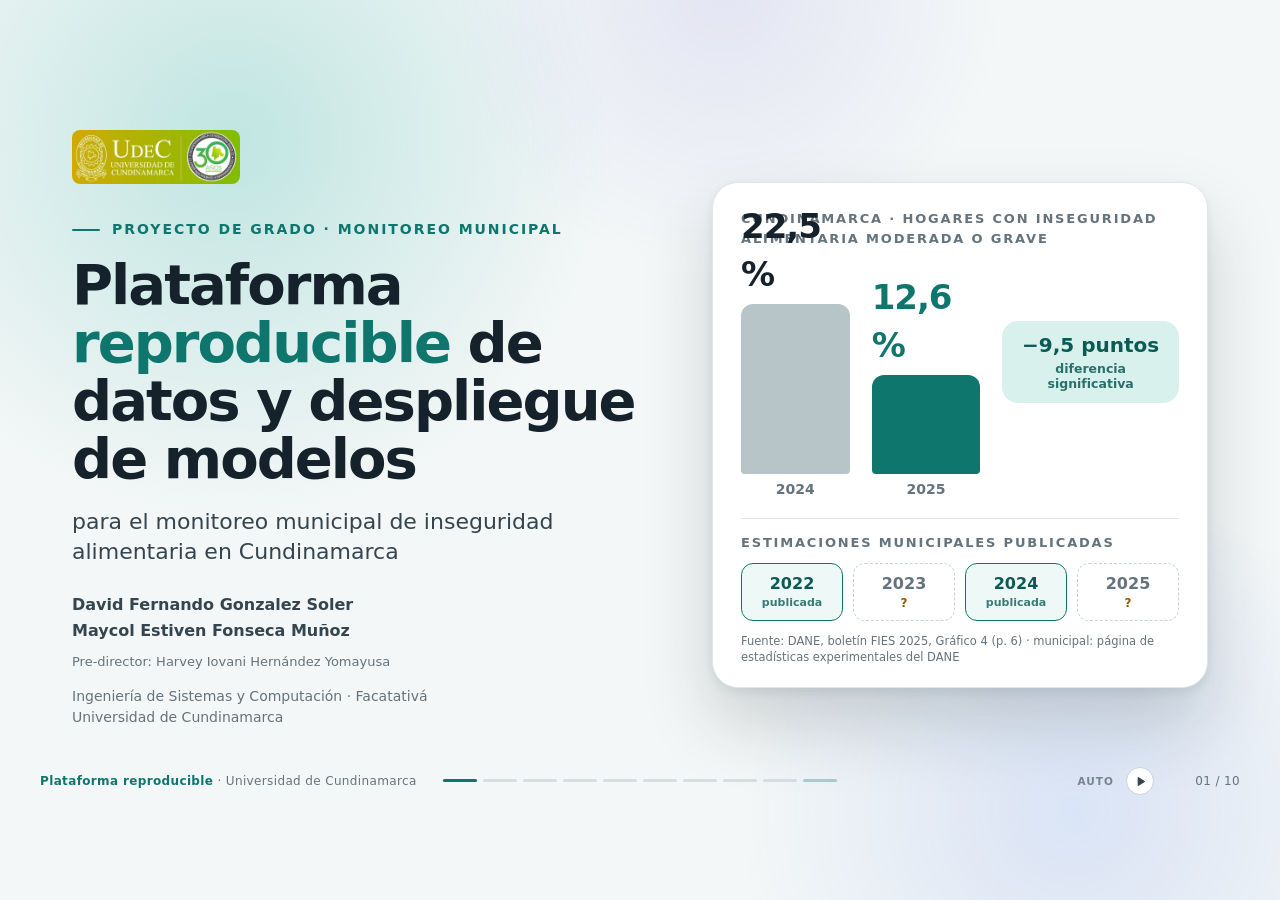
==== commit 19ce2a76: "Actualizar la presentación (2026-11-08)" ====
--- a/index.html
+++ b/index.html
@@ -6,10 +6,10 @@
 <title>Plataforma reproducible de datos y despliegue de modelos · Presentación</title>
 <meta name="description" content="Presentación ante jurados: plataforma reproducible de datos y despliegue de modelos para el monitoreo municipal de inseguridad alimentaria en Cundinamarca.">
 <link rel="icon" href="data:image/svg+xml,%3Csvg xmlns='http://www.w3.org/2000/svg' viewBox='0 0 32 32'%3E%3Crect width='32' height='32' rx='8' fill='%230f766e'/%3E%3Ccircle cx='16' cy='16' r='5' fill='white'/%3E%3C/svg%3E">
-<link rel="stylesheet" href="deck.css">
-<link rel="stylesheet" href="scenes.css">
-<link rel="stylesheet" href="idle.css">
-<link rel="stylesheet" href="notes.css">
+<link rel="stylesheet" href="deck.css?v=202611082118">
+<link rel="stylesheet" href="scenes.css?v=202611082118">
+<link rel="stylesheet" href="idle.css?v=202611082118">
+<link rel="stylesheet" href="notes.css?v=202611082118">
 </head>
 <body data-theme="light">
 
@@ -554,7 +554,7 @@
 </div>
 
 <div class="sr" id="live" aria-live="polite"></div>
-<script src="deck.js"></script>
-<script src="scenes.js"></script>
+<script src="deck.js?v=202611082118"></script>
+<script src="scenes.js?v=202611082118"></script>
 </body>
 </html>
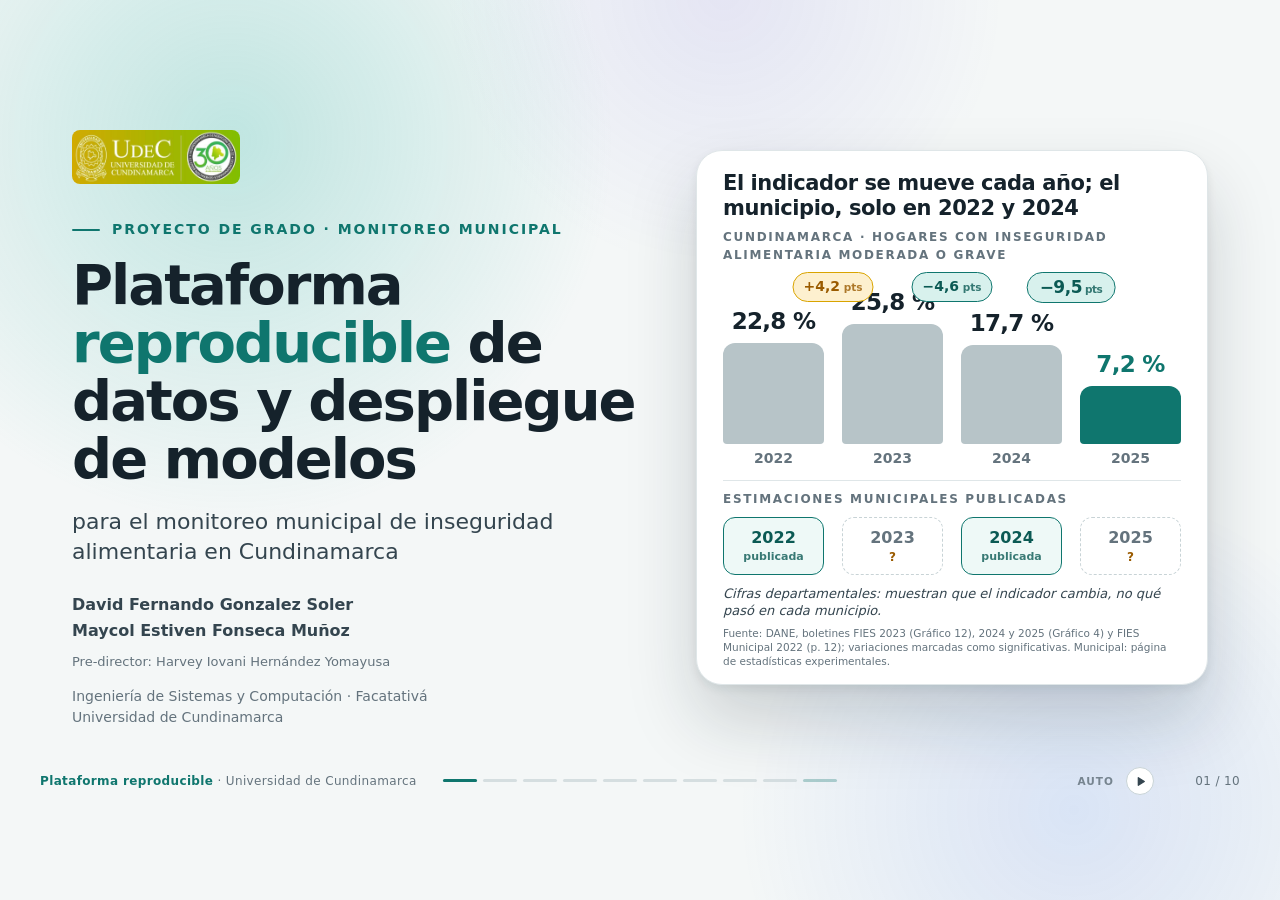
==== commit 58cbe317: "Actualizar la presentación (2026-11-09)" ====
--- a/index.html
+++ b/index.html
@@ -6,10 +6,10 @@
 <title>Plataforma reproducible de datos y despliegue de modelos · Presentación</title>
 <meta name="description" content="Presentación ante jurados: plataforma reproducible de datos y despliegue de modelos para el monitoreo municipal de inseguridad alimentaria en Cundinamarca.">
 <link rel="icon" href="data:image/svg+xml,%3Csvg xmlns='http://www.w3.org/2000/svg' viewBox='0 0 32 32'%3E%3Crect width='32' height='32' rx='8' fill='%230f766e'/%3E%3Ccircle cx='16' cy='16' r='5' fill='white'/%3E%3C/svg%3E">
-<link rel="stylesheet" href="deck.css?v=202611082118">
-<link rel="stylesheet" href="scenes.css?v=202611082118">
-<link rel="stylesheet" href="idle.css?v=202611082118">
-<link rel="stylesheet" href="notes.css?v=202611082118">
+<link rel="stylesheet" href="deck.css?v=202611091222">
+<link rel="stylesheet" href="scenes.css?v=202611091222">
+<link rel="stylesheet" href="idle.css?v=202611091222">
+<link rel="stylesheet" href="notes.css?v=202611091222">
 </head>
 <body data-theme="light">
 
@@ -78,11 +78,13 @@
     <div class="rv z" data-s="0" data-i="4">
       <div class="float">
         <div class="hook-card card">
+          <p class="hk-head">El indicador se mueve cada año; el municipio, solo en 2022 y 2024</p>
           <div class="lbl">Cundinamarca · hogares con inseguridad alimentaria moderada o grave</div>
-          <div class="hk-bars">
-            <div class="hk-bar"><span class="v" id="v24">22,6 %</span><div class="b" style="height:170px"></div><span class="y">2024</span></div>
-            <div class="hk-bar now"><span class="v" id="v25">13,1 %</span><div class="b" style="height:99px"></div><span class="y">2025</span></div>
-            <div class="hk-delta">−9,5 puntos<small>diferencia significativa</small></div>
+          <div class="hk-cols">
+            <div class="hk-bar"><span class="v" id="v22">23,0 %</span><div class="b" style="height:101px"></div><span class="y">2022</span></div>
+            <div class="hk-bar"><span class="v" id="v23">27,2 %</span><div class="b" style="height:120px"></div><span class="y">2023</span><i class="dl up" style="--k:0">+4,2<small> pts</small></i></div>
+            <div class="hk-bar"><span class="v" id="v24">22,6 %</span><div class="b" style="height:99px"></div><span class="y">2024</span><i class="dl dn" style="--k:1">−4,6<small> pts</small></i></div>
+            <div class="hk-bar now"><span class="v" id="v25">13,1 %</span><div class="b" style="height:58px"></div><span class="y">2025</span><i class="dl dn big" style="--k:2">−9,5<small> pts</small></i></div>
           </div>
           <div class="hk-sep"></div>
           <div class="lbl">Estimaciones municipales publicadas</div>
@@ -92,15 +94,16 @@
             <div class="yr">2024<small>publicada</small></div>
             <div class="yr gap">2025<u>?</u></div>
           </div>
-          <p class="hk-src">Fuente: DANE, boletín FIES 2025, Gráfico 4 (p. 6) · municipal: página de estadísticas experimentales del DANE</p>
+          <p class="hk-cap">Cifras departamentales: muestran que el indicador cambia, no qué pasó en cada municipio.</p>
+          <p class="hk-src">Fuente: DANE, boletines FIES 2023 (Gráfico 12), 2024 y 2025 (Gráfico 4) y FIES Municipal 2022 (p. 12); variaciones marcadas como significativas. Municipal: página de estadísticas experimentales.</p>
         </div>
       </div>
     </div>
   </div>
-  <template class="notes" data-time="0:45" data-key="La cifra oficial es departamental y de hogares; del municipio solo hay estimaciones de 2022 y 2024.">
+  <template class="notes" data-time="0:45" data-key="La cifra oficial cambia entre 4 y 10 puntos por año, pero es departamental; de los municipios solo hay estimaciones de 2022 y 2024.">
     <p data-s="0">[Buenos días / buenas tardes], jurados. Somos [nombre de A] y [nombre de B]; presentamos nuestro proyecto de grado.</p>
-    <p data-s="0">En 2025 el DANE midió que el 13,1 % de los hogares de Cundinamarca estaba en inseguridad alimentaria moderada o grave. En 2024 era el 22,6 %: 9,5 puntos menos en un año, y el DANE reporta la diferencia como estadísticamente significativa.</p>
-    <p data-s="0">Esa cifra es departamental y de hogares. Para los municipios, el DANE publica estimaciones solo de 2022 y 2024. Nuestro proyecto parte de ahí. Programa de Ingeniería de Sistemas y Computación, Universidad de Cundinamarca, extensión Facatativá.</p>
+    <p data-s="0">En Cundinamarca, el porcentaje de hogares en inseguridad alimentaria moderada o grave fue 23,0 % en 2022, 27,2 % en 2023, 22,6 % en 2024 y 13,1 % en 2025. Sube y baja entre 4 y casi 10 puntos por año, y el DANE marca las tres variaciones como significativas.</p>
+    <p data-s="0">Son cifras departamentales: muestran que el indicador cambia, no qué pasó en cada municipio. Y de los municipios el DANE publica estimaciones solo de 2022 y 2024; dos de los tres cambios, incluido el mayor, caen en años sin estimación municipal. Nuestro proyecto parte de ahí. Lo presentamos desde Ingeniería de Sistemas y Computación, Universidad de Cundinamarca, extensión Facatativá.</p>
     <p class="tr">Eso nos lleva a por qué importa el nivel municipal.</p>
   </template>
 </section>
@@ -554,7 +557,7 @@
 </div>
 
 <div class="sr" id="live" aria-live="polite"></div>
-<script src="deck.js?v=202611082118"></script>
-<script src="scenes.js?v=202611082118"></script>
+<script src="deck.js?v=202611091222"></script>
+<script src="scenes.js?v=202611091222"></script>
 </body>
 </html>
--- a/scenes.css
+++ b/scenes.css
@@ -18,28 +18,38 @@
 .team { margin-top: 26px; display: grid; gap: 3px; font-size: 16px; font-weight: 600; color: var(--ink2); }
 .team small { display: block; margin-top: 8px; font-size: 13px; font-weight: 500; color: var(--muted); }
 .cv-meta { position: absolute; left: 72px; bottom: 82px; font-size: 14px; color: var(--muted); line-height: 1.5; }
-.cv-art { position: absolute; left: 712px; top: 92px; width: 496px; }
-.hook-card { padding: 26px 28px 22px; border-radius: 26px; box-shadow: var(--shadow-l); }
-.hook-card .lbl { line-height: 1.5; }
-.hk-bars { display: flex; align-items: flex-end; gap: 22px; height: 236px; margin-top: 16px; }
-.hk-bar { display: flex; flex-direction: column; align-items: center; justify-content: flex-end; gap: 6px; width: 118px; }
-.hk-bar .v { font-size: 34px; font-weight: 800; letter-spacing: -.03em; font-variant-numeric: tabular-nums; }
+.cv-art { position: absolute; left: 696px; top: 60px; width: 512px; }
+.hook-card { padding: 20px 26px 16px; border-radius: 26px; box-shadow: var(--shadow-l); }
+.hook-card .lbl { line-height: 1.45; font-size: 12px; }
+.hk-head { font-size: 21px; font-weight: 800; letter-spacing: -.02em; line-height: 1.2; margin-bottom: 8px; }
+.hk-cols { display: grid; grid-template-columns: repeat(4, 1fr); gap: 18px; height: 196px; margin-top: 8px; }
+.hk-bar { position: relative; display: flex; flex-direction: column; align-items: center; justify-content: flex-end; gap: 5px; }
+.hk-bar .v { font-size: 23px; font-weight: 800; letter-spacing: -.03em; font-variant-numeric: tabular-nums; white-space: nowrap; }
 .hk-bar .b { position: relative; overflow: hidden; width: 100%; border-radius: 12px 12px 4px 4px; background: #b7c4c8; transform-origin: bottom; }
 .hk-bar.now .b { background: var(--acc); }
 .hk-bar.now .v { color: var(--acc); }
 .hk-bar .y { font-size: 14px; font-weight: 700; color: var(--muted); }
-.scene.active .hk-bar .b { animation: growb 1.3s var(--ease) .5s both; }
-.scene.active .hk-bar.now .b { animation-delay: .9s; }
+.scene.active .hk-bar .b { animation: growb 1.1s var(--ease) .4s both; }
+.scene.active .hk-bar:nth-child(2) .b { animation-delay: .62s; }
+.scene.active .hk-bar:nth-child(3) .b { animation-delay: .84s; }
+.scene.active .hk-bar:nth-child(4) .b { animation-delay: 1.06s; }
 @keyframes growb { from { transform: scaleY(0); } to { transform: scaleY(1); } }
-.hk-delta { align-self: center; padding: 12px 14px; border-radius: 16px; background: var(--acc-s); color: var(--acc-d); font-size: 20px; font-weight: 800; line-height: 1.2; text-align: center; margin-bottom: 40px; }
-.hk-delta small { display: block; margin-top: 4px; font-size: 12.5px; font-weight: 600; opacity: .85; }
-.hk-sep { height: 1px; background: var(--line); margin: 18px 0 14px; }
-.yrs { display: flex; gap: 10px; margin-top: 10px; }
-.yr { flex: 1; position: relative; text-align: center; padding: 9px 4px 8px; border-radius: 12px; border: 1.5px solid var(--acc); background: var(--acc-ss); font-weight: 800; font-size: 16px; color: var(--acc-d); }
+/* variación anual: una pastilla entre cada par de barras (sube en ámbar, baja en verde azulado) */
+.dl { position: absolute; top: 0; left: -9px; transform: translateX(-50%); z-index: 2; padding: 4px 10px; border-radius: 999px; font-style: normal; font-size: 14px; font-weight: 800; white-space: nowrap; }
+.dl small { font-size: 10.5px; font-weight: 700; opacity: .8; }
+.dl.up { background: var(--warn-s); color: var(--warn); border: 1px solid var(--warn-l); }
+.dl.dn { background: var(--acc-s); color: var(--acc-d); border: 1px solid var(--acc); }
+.dl.big { font-size: 17px; padding: 5px 12px; }
+.scene.active .dl { animation: popin .6s var(--ease) calc(1.5s + var(--k, 0) * .4s) both; }
+@keyframes popin { from { opacity: 0; transform: translateX(-50%) translateY(10px) scale(.8); } to { opacity: 1; transform: translateX(-50%); } }
+.hk-sep { height: 1px; background: var(--line); margin: 12px 0 10px; }
+.yrs { display: grid; grid-template-columns: repeat(4, 1fr); gap: 18px; margin-top: 8px; }
+.yr { position: relative; text-align: center; padding: 9px 4px 8px; border-radius: 12px; border: 1.5px solid var(--acc); background: var(--acc-ss); font-weight: 800; font-size: 16px; color: var(--acc-d); }
 .yr small { display: block; font-size: 11px; font-weight: 600; opacity: .8; }
 .yr.gap { border-style: dashed; border-color: var(--line2); background: var(--card); color: var(--muted); }
 .yr.gap u { display: block; text-decoration: none; font-size: 12px; font-weight: 800; color: var(--warn); }
-.hk-src { margin-top: 12px; font-size: 11.5px; color: var(--muted); }
+.hk-cap { margin-top: 10px; font-size: 13px; font-style: italic; color: var(--ink2); line-height: 1.35; }
+.hk-src { margin-top: 6px; font-size: 10.5px; color: var(--muted); line-height: 1.35; }
 
 /* ───────── 2 · por qué importa ───────── */
 .fies { position: absolute; left: 72px; top: 176px; width: 520px; }
--- a/idle.css
+++ b/idle.css
@@ -27,8 +27,8 @@
 @keyframes blink { 50% { opacity: 0; } }
 
 /* ───────── 1 · portada: barras que respiran, delta que late, años sin dato que reclaman atención ───────── */
-.hk-delta { animation: deltap 3.2s ease-in-out infinite; }
-@keyframes deltap { 0%, 100% { box-shadow: 0 0 0 0 rgba(15, 118, 110, .0); } 50% { box-shadow: 0 0 0 12px rgba(15, 118, 110, .12); } }
+.dl.big::after { content: ""; position: absolute; inset: -3px; border-radius: 999px; border: 2px solid var(--acc); opacity: 0; pointer-events: none; animation: dlping 3.2s ease-out 3s infinite; }
+@keyframes dlping { 0% { opacity: .9; transform: scale(1); } 60%, 100% { opacity: 0; transform: scale(1.35); } }
 .hk-bar .b::after { content: ""; position: absolute; inset: 0; background: linear-gradient(180deg, rgba(255, 255, 255, .5), transparent 60%); transform: translateY(-100%); animation: barshine 5s ease-in-out infinite; }
 @keyframes barshine { 0%, 50% { transform: translateY(-100%); } 100% { transform: translateY(100%); } }
 .yr.gap { animation: gapp 3.4s ease-in-out infinite; }
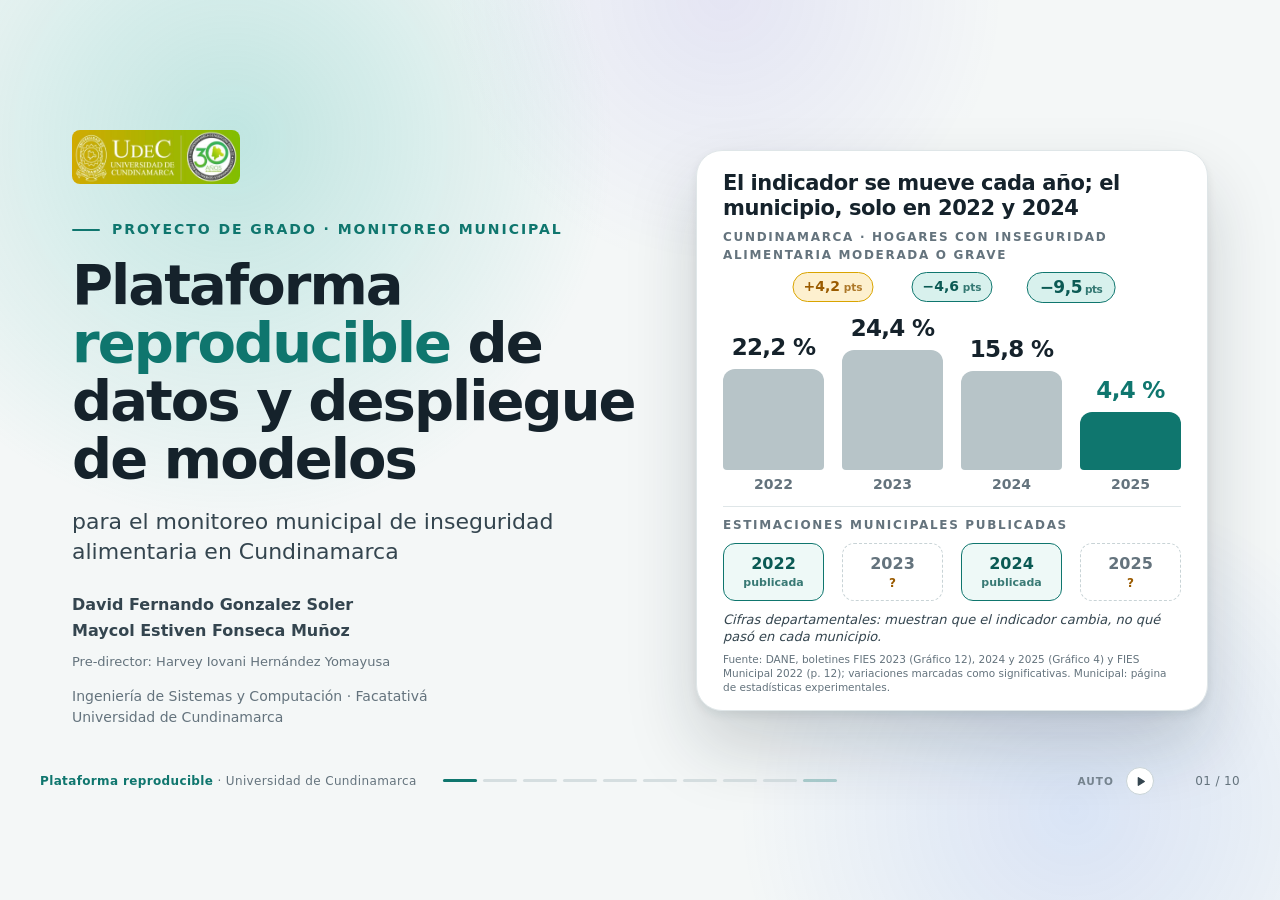
==== commit ce70bcad: "Actualizar la presentación (2026-11-09)" ====
--- a/index.html
+++ b/index.html
@@ -6,10 +6,10 @@
 <title>Plataforma reproducible de datos y despliegue de modelos · Presentación</title>
 <meta name="description" content="Presentación ante jurados: plataforma reproducible de datos y despliegue de modelos para el monitoreo municipal de inseguridad alimentaria en Cundinamarca.">
 <link rel="icon" href="data:image/svg+xml,%3Csvg xmlns='http://www.w3.org/2000/svg' viewBox='0 0 32 32'%3E%3Crect width='32' height='32' rx='8' fill='%230f766e'/%3E%3Ccircle cx='16' cy='16' r='5' fill='white'/%3E%3C/svg%3E">
-<link rel="stylesheet" href="deck.css?v=202611091222">
-<link rel="stylesheet" href="scenes.css?v=202611091222">
-<link rel="stylesheet" href="idle.css?v=202611091222">
-<link rel="stylesheet" href="notes.css?v=202611091222">
+<link rel="stylesheet" href="deck.css?v=202611091342">
+<link rel="stylesheet" href="scenes.css?v=202611091342">
+<link rel="stylesheet" href="idle.css?v=202611091342">
+<link rel="stylesheet" href="notes.css?v=202611091342">
 </head>
 <body data-theme="light">
 
@@ -112,33 +112,34 @@
 <section class="scene" id="s-porque" data-title="Por qué importa" data-steps="2">
   <header class="hd rv f" data-s="0"><div class="eyebrow">El nivel que falta</div><h2 class="h2">La encuesta llega hasta el departamento</h2></header>
 
-  <div class="fies">
-    <div class="fies-card card rv" data-s="0">
-      <div class="lbl">Escala FIES · ECV</div>
-      <div class="q8"><i style="--n:0"></i><i style="--n:1"></i><i style="--n:2"></i><i style="--n:3"></i><i style="--n:4"></i><i style="--n:5"></i><i style="--n:6"></i><i style="--n:7"></i></div>
-      <div class="big"><span class="ac">8</span> preguntas, <span class="ac">cada año</span></div>
-      <div class="yearline"><b></b><span></span><b></b><span></span><b></b><span></span><b></b></div>
+  <div class="axis">
+    <div class="axis-card card rv" data-s="0">
+      <div class="lbl">En el tiempo · 8 preguntas de la ECV</div>
+      <div class="ax-big"><span class="ac">Cada año</span></div>
+      <div class="yearline"><b style="--n:0"></b><span></span><b style="--n:1"></b><span></span><b style="--n:2"></b><span></span><b style="--n:3"></b></div>
       <div class="yearline-l"><span>2022</span><span>2023</span><span>2024</span><span>2025</span></div>
     </div>
-    <div class="pq-row rv" data-s="1">
-      <div class="pq"><div class="ico blue"><svg class="i"><use href="#i-home"/></svg></div><div><b>Hogares</b><span>las cifras del boletín</span></div></div>
-      <div class="pq-ne">≠</div>
-      <div class="pq"><div class="ico"><svg class="i"><use href="#i-user"/></svg></div><div><b>Personas</b><span>indicador 2.1.2 del ODS 2</span></div></div>
-    </div>
-  </div>
-
-  <div class="zoom">
-    <div class="zoom-card card rv z" data-s="0" data-i="2">
-      <div class="lbl">La encuesta publica un número por departamento</div>
-      <div class="dept"><div><b>Cundinamarca</b><span>un solo valor por departamento</span></div></div>
-      <div class="mdots rv f" data-s="2" id="mdots"></div>
-      <div class="zoom-cap rv f" data-s="2"><span class="tag">Estimación en áreas pequeñas · 2022 y 2024</span><b>116 municipios</b></div>
-    </div>
-  </div>
+    <div class="pill warn need rv" data-s="2"><svg class="i"><use href="#i-alert"/></svg>El DANE identificó la necesidad de información municipal</div>
+  </div>
+  <div class="s2-foot rv f" data-s="2">
+    <p>Cifras de hogares. El indicador 2.1.2 del ODS 2 se define para personas.</p>
+    <small>Fuente: DANE, boletín FIES 2025 (p. 2) y página de estadísticas experimentales.</small>
+  </div>
+
+  <div class="mapc card rv z" data-s="0" data-i="2">
+    <div class="lbl">En el territorio · hasta el departamento</div>
+    <div class="cmap" id="cmap"></div>
+    <div class="map-lab"><b>Cundinamarca</b><span>un solo valor</span></div>
+    <div class="map-cap">
+      <b class="rv f" data-s="1">116 municipios</b>
+      <span class="tag rv f" data-s="2">Estimación en áreas pequeñas · 2022 y 2024</span>
+    </div>
+  </div>
+  <p class="map-src rv f" data-s="0">Mapa: DANE (2020) vía geoBoundaries, CC BY 4.0; municipios según DIVIPOLA.</p>
   <template class="notes" data-time="0:40" data-key="El indicador se mide cada año, pero la encuesta llega hasta el departamento; el municipio se cubre con estimación en áreas pequeñas.">
-    <p data-s="0">De FIES solo recordamos lo que usamos: ocho preguntas de la Encuesta Nacional de Calidad de Vida, incluidas desde 2022 y aplicadas cada año.</p>
-    <p data-s="1">El indicador 2.1.2 del ODS 2 se define para personas. Por eso el boletín del DANE lo separa de las cifras de hogares que acabamos de ver.</p>
-    <p data-s="2">Por el diseño de la encuesta, los indicadores se desagregan hasta el departamento. El DANE identificó la necesidad de información municipal y la cubre con estimación en áreas pequeñas, que combina la encuesta con información auxiliar, para 2022 y 2024. Cundinamarca tiene 116 municipios; la información a ese nivel es limitada y menos frecuente.</p>
+    <p data-s="0">De FIES solo usamos lo que necesitamos: ocho preguntas de la Encuesta Nacional de Calidad de Vida, incluidas desde 2022 y aplicadas cada año. Es decir, cada año hay una cifra para Cundinamarca.</p>
+    <p data-s="1">Pero, por el diseño de la encuesta, los indicadores se desagregan hasta el departamento. Cundinamarca tiene 116 municipios, y la cifra publicada no distingue entre ellos.</p>
+    <p data-s="2">El DANE identificó la necesidad de información municipal y la cubre con estimación en áreas pequeñas, que combina la encuesta con información auxiliar, para 2022 y 2024. A ese nivel la información es limitada y menos frecuente. Una precisión: son cifras de hogares; el indicador 2.1.2 del ODS 2 se define para personas, y el boletín del DANE las separa.</p>
     <p class="tr">Producir esas estimaciones exige reunir fuentes muy distintas, y de ahí sale el problema.</p>
   </template>
 </section>
@@ -557,7 +558,8 @@
 </div>
 
 <div class="sr" id="live" aria-live="polite"></div>
-<script src="deck.js?v=202611091222"></script>
-<script src="scenes.js?v=202611091222"></script>
+<script src="deck.js?v=202611091342"></script>
+<script src="cundinamarca.js?v=202611091342"></script>
+<script src="scenes.js?v=202611091342"></script>
 </body>
 </html>
--- a/scenes.css
+++ b/scenes.css
@@ -22,7 +22,7 @@
 .hook-card { padding: 20px 26px 16px; border-radius: 26px; box-shadow: var(--shadow-l); }
 .hook-card .lbl { line-height: 1.45; font-size: 12px; }
 .hk-head { font-size: 21px; font-weight: 800; letter-spacing: -.02em; line-height: 1.2; margin-bottom: 8px; }
-.hk-cols { display: grid; grid-template-columns: repeat(4, 1fr); gap: 18px; height: 196px; margin-top: 8px; }
+.hk-cols { display: grid; grid-template-columns: repeat(4, 1fr); gap: 18px; height: 222px; margin-top: 8px; } /* 222: deja sitio a las pastillas de variación sobre la etiqueta de la barra más alta */
 .hk-bar { position: relative; display: flex; flex-direction: column; align-items: center; justify-content: flex-end; gap: 5px; }
 .hk-bar .v { font-size: 23px; font-weight: 800; letter-spacing: -.03em; font-variant-numeric: tabular-nums; white-space: nowrap; }
 .hk-bar .b { position: relative; overflow: hidden; width: 100%; border-radius: 12px 12px 4px 4px; background: #b7c4c8; transform-origin: bottom; }
@@ -51,32 +51,35 @@
 .hk-cap { margin-top: 10px; font-size: 13px; font-style: italic; color: var(--ink2); line-height: 1.35; }
 .hk-src { margin-top: 6px; font-size: 10.5px; color: var(--muted); line-height: 1.35; }
 
-/* ───────── 2 · por qué importa ───────── */
-.fies { position: absolute; left: 72px; top: 176px; width: 520px; }
-.fies-card { padding: 24px 26px; }
-.q8 { display: grid; grid-template-columns: repeat(8, 1fr); gap: 10px; margin: 14px 0 18px; }
-.q8 i { height: 34px; border-radius: 10px; background: var(--acc-s); }
-.yearline { display: flex; align-items: center; margin: 10px 0 6px; }
+/* ───────── 2 · por qué importa: cada año, pero solo hasta el departamento ───────── */
+.axis { position: absolute; left: 72px; top: 232px; width: 620px; }
+.axis-card { padding: 26px 34px 26px; }
+.ax-big { font-size: 72px; font-weight: 800; letter-spacing: -.04em; line-height: 1.04; margin: 12px 0 22px; }
+.yearline { display: flex; align-items: center; margin: 10px 0 8px; }
 .yearline span { position: relative; flex: 1; height: 2px; background: var(--acc); }
 .yearline span:last-child { flex: 0; }
-.yearline b { position: relative; z-index: 1; width: 14px; height: 14px; border-radius: 50%; background: var(--acc); box-shadow: 0 0 0 4px var(--acc-s); flex: none; }
-.yearline-l { display: flex; justify-content: space-between; font-size: 13px; font-weight: 700; color: var(--muted); }
-.pq-row { display: flex; gap: 14px; margin-top: 16px; align-items: stretch; }
-.pq { flex: 1; display: flex; gap: 12px; align-items: center; padding: 14px 16px; border-radius: 16px; background: var(--card); border: 1px solid var(--line); box-shadow: var(--shadow-s); }
-.pq b { display: block; font-size: 17px; }
-.pq span { font-size: 13px; color: var(--muted); }
-.pq-ne { align-self: center; font-size: 26px; font-weight: 800; color: var(--warn-l); }
-.zoom { position: absolute; left: 650px; top: 168px; width: 558px; }
-.zoom-card { padding: 22px 26px 24px; position: relative; height: 410px; }
-.dept { position: absolute; left: 26px; right: 26px; top: 64px; height: 270px; border-radius: 22px; background: var(--soft); border: 2px dashed var(--line2); display: grid; place-items: center; text-align: center; transition: opacity .8s var(--ease); }
-.dept b { font-size: 30px; font-weight: 800; letter-spacing: -.02em; color: var(--ink2); }
-.dept span { display: block; margin-top: 4px; font-size: 14px; color: var(--muted); }
-.scene[data-step="2"] .dept { opacity: .1; }
-.mdots { position: absolute; left: 44px; top: 86px; width: 470px; display: grid; grid-template-columns: repeat(15, 22px); gap: 10px; }
-.mdots i { width: 22px; height: 22px; border-radius: 50%; background: var(--line2); }
-.zoom-cap { position: absolute; left: 26px; right: 26px; bottom: 20px; display: flex; justify-content: space-between; align-items: center; }
-.zoom-cap .tag { font-size: 13px; }
-.zoom-cap b { font-size: 24px; font-weight: 800; color: var(--acc); }
+.yearline b { position: relative; z-index: 1; width: 16px; height: 16px; border-radius: 50%; background: var(--acc); box-shadow: 0 0 0 5px var(--acc-s); flex: none; }
+.yearline-l { display: flex; justify-content: space-between; font-size: 15px; font-weight: 700; color: var(--muted); }
+.need { margin-top: 28px; max-width: 580px; border-radius: 20px; line-height: 1.3; }
+.s2-foot { position: absolute; left: 72px; top: 588px; width: 620px; font-size: 14px; line-height: 1.4; color: var(--ink2); }
+.s2-foot p { margin: 0; }
+.s2-foot small { display: block; margin-top: 4px; font-size: 10.5px; color: var(--muted); }
+.mapc { --cell: #c3e7e0; position: absolute; left: 768px; top: 140px; width: 440px; height: 506px; padding: 22px 26px; } /* municipio en reposo: un verde azulado más fuerte que --acc-s, para que el mapa se lea a distancia */
+.cmap { position: absolute; left: 0; right: 0; top: 54px; margin: 0 auto; width: 322px; }
+.cmap svg { display: block; width: 100%; height: auto; overflow: visible; }
+.mp { fill: var(--acc); stroke: var(--acc); stroke-width: 1.2; stroke-linejoin: round; transform-box: fill-box; transform-origin: center; transition: fill .8s var(--ease) calc(var(--d) * 35ms), stroke .8s var(--ease) calc(var(--d) * 35ms), stroke-width .8s var(--ease) calc(var(--d) * 35ms); }
+.scene:is([data-step="1"], [data-step="2"]) .mp { fill: var(--cell); stroke: var(--card); stroke-width: 1.8; }
+.bog { fill: none; stroke: var(--line2); stroke-width: 1.4; stroke-dasharray: 4 4; }
+.bog-t { font-size: 14px; font-weight: 700; fill: var(--muted); text-anchor: middle; opacity: 0; transition: opacity .6s var(--ease) .5s; }
+.scene:is([data-step="1"], [data-step="2"]) .bog-t { opacity: 1; }
+.map-lab { position: absolute; left: 0; right: 54px; top: 172px; text-align: center; color: #fff; pointer-events: none; transition: opacity .6s var(--ease); }
+.map-lab b { display: block; font-size: 25px; font-weight: 800; letter-spacing: -.02em; }
+.map-lab span { display: block; margin-top: 1px; font-size: 14px; font-weight: 600; opacity: .85; }
+.scene:is([data-step="1"], [data-step="2"]) .map-lab { opacity: 0; }
+.map-cap { position: absolute; left: 26px; right: 26px; bottom: 16px; display: flex; flex-direction: column; align-items: center; gap: 6px; min-height: 66px; }
+.map-cap b { font-size: 28px; font-weight: 800; letter-spacing: -.02em; color: var(--acc); }
+.map-cap .tag { font-size: 13px; }
+.map-src { position: absolute; left: 768px; top: 652px; width: 440px; margin: 0; text-align: right; font-size: 10.5px; line-height: 1.35; color: var(--muted); }
 
 /* ───────── 3 · problema operativo ───────── */
 .dfs { position: absolute; left: 72px; top: 170px; width: 1136px; display: grid; gap: 12px; }
--- a/idle.css
+++ b/idle.css
@@ -37,11 +37,11 @@
 .yr.gap u { animation: qmark 2.4s ease-in-out infinite; }
 @keyframes qmark { 0%, 100% { opacity: .35; transform: scale(.8); } 50% { opacity: 1; transform: scale(1.5); } }
 
-/* ───────── 2 · por qué importa: preguntas en ola, municipios que se encienden ───────── */
-.q8 i { animation: qwave 4s ease-in-out infinite; animation-delay: calc(var(--n) * .18s); }
-@keyframes qwave { 0%, 70%, 100% { background: var(--acc-s); transform: scale(1); } 15%, 30% { background: var(--acc); transform: scale(1.35); } }
-.mdots i { animation: msweep 7s ease-in-out infinite; animation-delay: calc(var(--d) * 70ms); }
-@keyframes msweep { 0%, 14%, 100% { background: var(--line2); transform: scale(1); } 5%, 9% { background: var(--acc); transform: scale(1.5); } }
+/* ───────── 2 · por qué importa: los años laten en fila; los municipios se encienden en diagonal ───────── */
+.yearline b { animation: ypulse 4s ease-in-out infinite; animation-delay: calc(var(--n) * .45s); }
+@keyframes ypulse { 0%, 60%, 100% { transform: scale(1); box-shadow: 0 0 0 5px var(--acc-s); } 15%, 30% { transform: scale(1.3); box-shadow: 0 0 0 9px var(--acc-s); } }
+.scene:is([data-step="1"], [data-step="2"]) .mp { animation: mpwave 7s ease-in-out infinite; animation-delay: calc(1.8s + var(--d) * 110ms); }
+@keyframes mpwave { 0%, 11%, 100% { fill: var(--cell); transform: scale(1); } 4%, 7% { fill: var(--acc); transform: scale(1.06); } }
 
 /* ───────── 3 · problema: carriles que no coinciden ───────── */
 .lane .scan { animation: scan 5.5s linear infinite; }
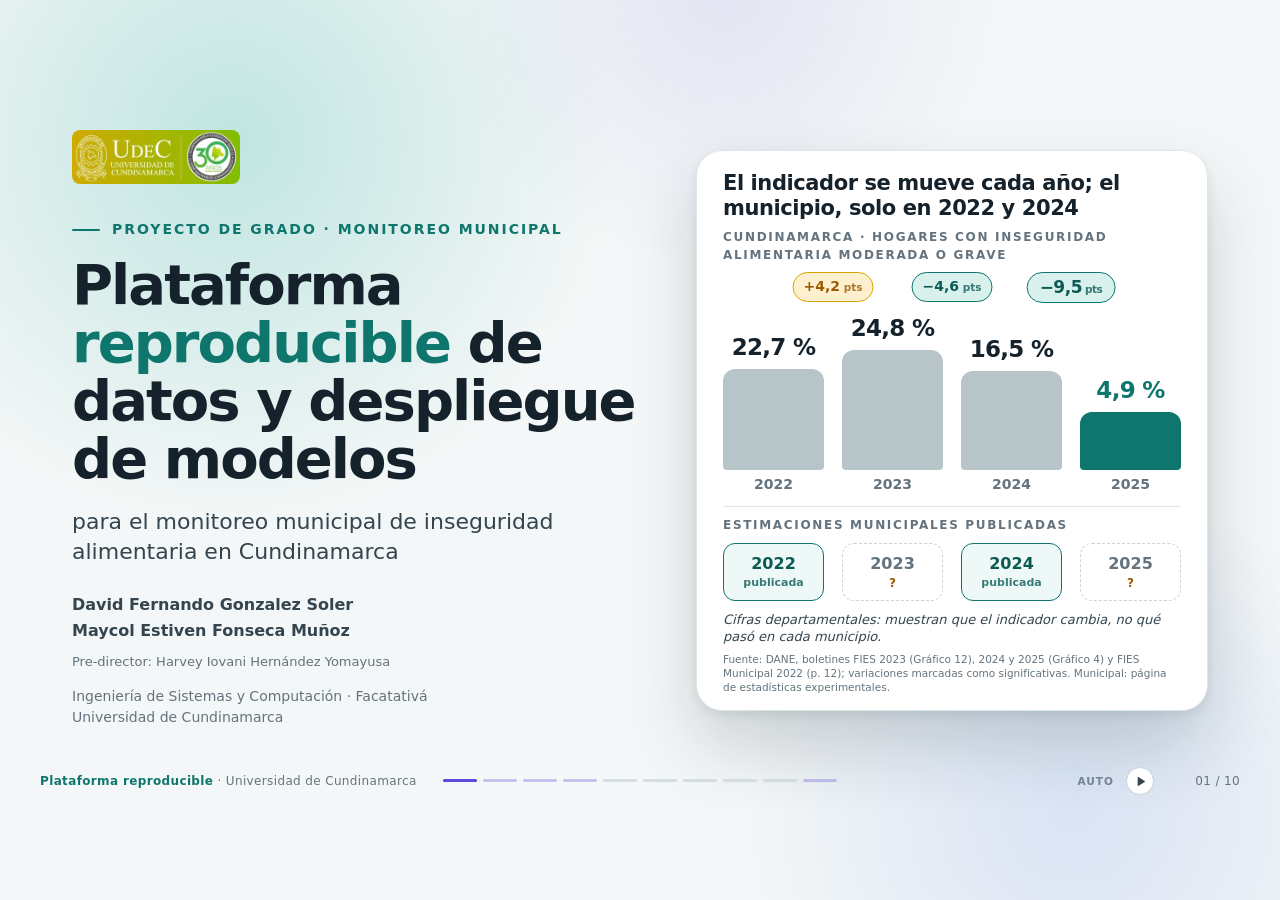
==== commit afc902e4: "Actualizar la presentación (2026-11-09)" ====
--- a/index.html
+++ b/index.html
@@ -6,10 +6,10 @@
 <title>Plataforma reproducible de datos y despliegue de modelos · Presentación</title>
 <meta name="description" content="Presentación ante jurados: plataforma reproducible de datos y despliegue de modelos para el monitoreo municipal de inseguridad alimentaria en Cundinamarca.">
 <link rel="icon" href="data:image/svg+xml,%3Csvg xmlns='http://www.w3.org/2000/svg' viewBox='0 0 32 32'%3E%3Crect width='32' height='32' rx='8' fill='%230f766e'/%3E%3Ccircle cx='16' cy='16' r='5' fill='white'/%3E%3C/svg%3E">
-<link rel="stylesheet" href="deck.css?v=202611091342">
-<link rel="stylesheet" href="scenes.css?v=202611091342">
-<link rel="stylesheet" href="idle.css?v=202611091342">
-<link rel="stylesheet" href="notes.css?v=202611091342">
+<link rel="stylesheet" href="deck.css?v=202611091944">
+<link rel="stylesheet" href="scenes.css?v=202611091944">
+<link rel="stylesheet" href="idle.css?v=202611091944">
+<link rel="stylesheet" href="notes.css?v=202611091944">
 </head>
 <body data-theme="light">
 
@@ -558,8 +558,8 @@
 </div>
 
 <div class="sr" id="live" aria-live="polite"></div>
-<script src="deck.js?v=202611091342"></script>
-<script src="cundinamarca.js?v=202611091342"></script>
-<script src="scenes.js?v=202611091342"></script>
+<script src="deck.js?v=202611091944"></script>
+<script src="cundinamarca.js?v=202611091944"></script>
+<script src="scenes.js?v=202611091944"></script>
 </body>
 </html>
--- a/deck.css
+++ b/deck.css
@@ -183,8 +183,10 @@
 .progress button:hover::before { background: var(--muted); }
 .progress button:focus-visible { outline: 2px solid var(--acc); outline-offset: 2px; border-radius: 4px; }
 /* turnos: cada tramo toma el color de quien presenta (se asigna en deck.js, PRESENTER) */
-.progress button[data-who="A"]::before { background: rgba(15, 118, 110, .3); opacity: 1; }
-.progress button[data-who="A"] i { background: var(--acc); }
+.progress button[data-who="A"]::before { background: rgba(91, 75, 219, .3); opacity: 1; }
+.progress button[data-who="A"] i { background: var(--ai); }
+body[data-theme="dark"] .progress button[data-who="A"]::before { background: rgba(139, 125, 242, .35); }
+body[data-theme="dark"] .progress button[data-who="A"] i { background: #8b7df2; }
 .progress button[data-who="B"]::before { background: rgba(217, 119, 6, .3); opacity: 1; }
 .progress button[data-who="B"] i { background: #d97706; }
 
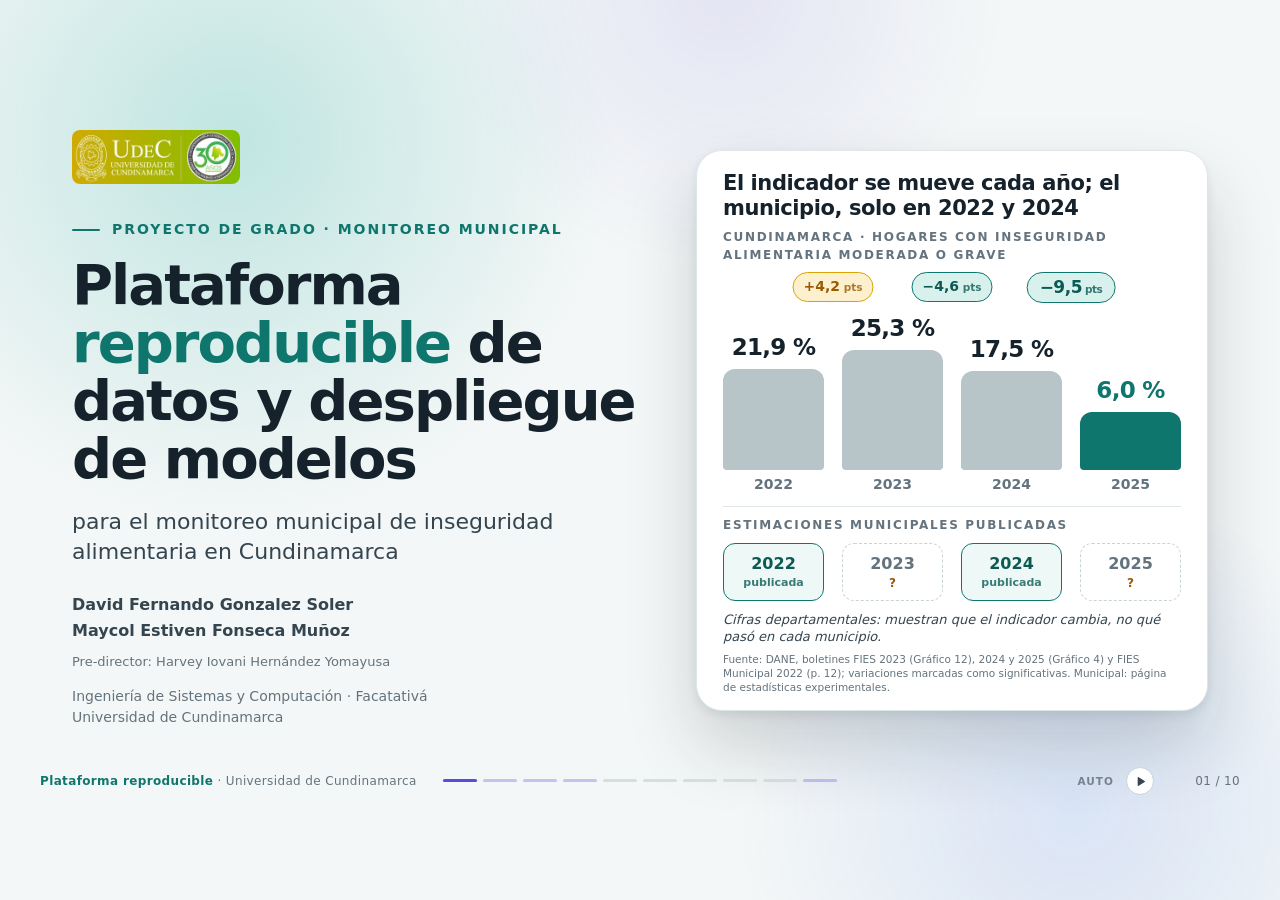
==== commit e95e8832: "Actualizar la presentación (2026-11-09)" ====
--- a/index.html
+++ b/index.html
@@ -6,10 +6,10 @@
 <title>Plataforma reproducible de datos y despliegue de modelos · Presentación</title>
 <meta name="description" content="Presentación ante jurados: plataforma reproducible de datos y despliegue de modelos para el monitoreo municipal de inseguridad alimentaria en Cundinamarca.">
 <link rel="icon" href="data:image/svg+xml,%3Csvg xmlns='http://www.w3.org/2000/svg' viewBox='0 0 32 32'%3E%3Crect width='32' height='32' rx='8' fill='%230f766e'/%3E%3Ccircle cx='16' cy='16' r='5' fill='white'/%3E%3C/svg%3E">
-<link rel="stylesheet" href="deck.css?v=202611091944">
-<link rel="stylesheet" href="scenes.css?v=202611091944">
-<link rel="stylesheet" href="idle.css?v=202611091944">
-<link rel="stylesheet" href="notes.css?v=202611091944">
+<link rel="stylesheet" href="deck.css?v=202611092018">
+<link rel="stylesheet" href="scenes.css?v=202611092018">
+<link rel="stylesheet" href="idle.css?v=202611092018">
+<link rel="stylesheet" href="notes.css?v=202611092018">
 </head>
 <body data-theme="light">
 
@@ -151,11 +151,11 @@
   <div class="dfs">
     <div class="dfr rv" data-s="1">
       <div class="df"><span class="n">1</span>Fuentes heterogéneas</div>
-      <div class="lane"><span class="fchip">API abierta</span><span class="fchip f2">Archivo publicado</span><span class="fchip f3">Inicio de sesión</span></div>
-    </div>
-    <div class="dfr rv" data-s="2">
+      <div class="lane"><span class="fchip">API abierta</span><span class="ne">≠</span><span class="fchip f2">Archivo publicado</span></div>
+    </div>
+    <div class="dfr tall rv" data-s="2">
       <div class="df"><span class="n">2</span>Períodos y frecuencias distintos</div>
-      <div class="lane per"><div class="trk"><div class="row r1" id="trk1"><em>BLACK MARBLE</em></div><div class="row r2" id="trk2"><em>FIES MUNICIPAL</em></div><span class="scan"></span></div></div>
+      <div class="lane per"><div class="trk"><div class="row r1" id="trk1"><em>BLACK MARBLE<small>luminosidad satelital</small></em></div><div class="row r2" id="trk2"><em>FIES MUNICIPAL</em></div><span class="scan"></span></div></div>
     </div>
     <div class="dfr rv" data-s="3">
       <div class="df"><span class="n">3</span>Condiciones de acceso diferentes</div>
@@ -163,7 +163,7 @@
     </div>
     <div class="dfr rv" data-s="4">
       <div class="df"><span class="n">4</span>Requisitos y vigencia de cada modelo</div>
-      <div class="lane ver"><b class="old">v1</b><b class="old">v2</b><b>v3</b><span>¿sigue vigente con datos nuevos?</span></div>
+      <div class="lane ver"><b class="mod">modelo</b><span class="op">+</span><b class="new">datos nuevos</b><span class="op">=</span><span class="q">¿sigue vigente?</span></div>
     </div>
     <div class="dfr rv" data-s="5">
       <div class="df"><span class="n">5</span>Procedencia incompleta y pasos manuales</div>
@@ -173,9 +173,9 @@
 
   <div class="takeaway rv" data-s="6"><svg class="i"><use href="#i-spark"/></svg><p>No medimos inseguridad alimentaria ni proponemos un algoritmo nuevo: falta un proceso reproducible.</p></div>
   <template class="notes" data-time="1:20" data-key="No medimos inseguridad alimentaria ni proponemos un algoritmo: falta un proceso reproducible que una datos, modelos y resultados con su procedencia.">
-    <p data-s="0">Producir estimaciones municipales exige reunir fuentes muy distintas. Lo resumimos en cinco dificultades.</p>
-    <p data-s="1">Fuentes heterogéneas, con esquemas, códigos y formatos propios: unas por API abierta, otras archivos publicados, otras con inicio de sesión.</p>
-    <p data-s="2">Períodos y frecuencias que no coinciden: Black Marble publica versiones diarias, mensuales y anuales; las estimaciones municipales de FIES, solo 2022 y 2024.</p>
+    <p data-s="0">Lo resumimos en cinco dificultades.</p>
+    <p data-s="1">Fuentes heterogéneas, con esquemas, códigos y formatos propios: unas por API abierta, otras archivos publicados.</p>
+    <p data-s="2">Períodos y frecuencias que no coinciden. Black Marble, un producto de luminosidad satelital, publica versiones diarias, mensuales y anuales; las estimaciones municipales de FIES, solo 2022 y 2024.</p>
     <p data-s="3">Condiciones de acceso diferentes: el Sisbén, por ejemplo, contempla un tratamiento protegido de datos personales.</p>
     <p data-s="4">Cada modelo tiene requisitos propios y puede perder vigencia cuando cambian los datos que recibe.</p>
     <p data-s="5">Procedencia incompleta y pasos manuales: cuesta repetir una ejecución o explicar un cambio. Lo documentan Paleyes et al. (2022) y Sculley et al. (2015), y el MinTIC advierte que publicar datos no basta.</p>
@@ -558,8 +558,8 @@
 </div>
 
 <div class="sr" id="live" aria-live="polite"></div>
-<script src="deck.js?v=202611091944"></script>
-<script src="cundinamarca.js?v=202611091944"></script>
-<script src="scenes.js?v=202611091944"></script>
+<script src="deck.js?v=202611092018"></script>
+<script src="cundinamarca.js?v=202611092018"></script>
+<script src="scenes.js?v=202611092018"></script>
 </body>
 </html>
--- a/scenes.css
+++ b/scenes.css
@@ -82,32 +82,38 @@
 .map-src { position: absolute; left: 768px; top: 652px; width: 440px; margin: 0; text-align: right; font-size: 10.5px; line-height: 1.35; color: var(--muted); }
 
 /* ───────── 3 · problema operativo ───────── */
-.dfs { position: absolute; left: 72px; top: 170px; width: 1136px; display: grid; gap: 12px; }
+.dfs { position: absolute; left: 72px; top: 162px; width: 1136px; display: grid; gap: 12px; }
 .dfr { display: flex; gap: 18px; align-items: stretch; height: 66px; }
+.dfr.tall { height: 94px; }
 .df { width: 470px; display: flex; align-items: center; gap: 14px; padding: 0 20px; border-radius: 18px; background: var(--card); border: 1px solid var(--line); box-shadow: var(--shadow-s); font-size: 19px; font-weight: 700; letter-spacing: -.01em; }
 .df .n { width: 34px; height: 34px; border-radius: 50%; display: grid; place-items: center; background: var(--acc-s); color: var(--acc-d); font-size: 16px; font-weight: 800; flex: none; }
-.lane { position: relative; flex: 1; display: flex; align-items: center; gap: 12px; padding: 0 22px; border-radius: 18px; background: var(--soft); border: 1px dashed var(--line2); font-size: 14px; color: var(--ink2); overflow: hidden; }
+.lane { position: relative; flex: 1; display: flex; align-items: center; gap: 12px; padding: 0 22px; border-radius: 18px; background: var(--soft); border: 1px dashed var(--line2); font-size: 16px; color: var(--ink2); overflow: hidden; }
 .lane .i { color: var(--warn); }
 .lane b { font-weight: 800; }
-.fchip { padding: 5px 12px; border-radius: 999px; background: var(--blue-s); color: var(--blue); font-weight: 800; font-size: 13px; }
+.fchip { padding: 6px 16px; border-radius: 999px; background: var(--blue-s); color: var(--blue); font-weight: 800; font-size: 16px; }
 .fchip.f2 { background: var(--acc-s); color: var(--acc-d); }
 .fchip.f3 { background: var(--ai-s); color: var(--ai); }
-.trk { position: relative; flex: 1; height: 38px; }
-.trk .row { position: absolute; left: 0; right: 0; height: 14px; display: flex; align-items: center; gap: 4px; }
-.trk .row.r1 { top: 2px; }
-.trk .row.r2 { top: 22px; }
-.trk .row em { position: absolute; left: 0; top: -2px; font-style: normal; font-size: 10.5px; font-weight: 800; color: var(--muted); letter-spacing: .06em; }
-.trk .tk { position: absolute; top: 4px; width: 3px; height: 10px; border-radius: 2px; background: var(--blue); opacity: .75; }
-.trk .tk.big { top: 0; width: 9px; height: 14px; border-radius: 4px; background: var(--acc); opacity: 1; }
-.trk .scan { position: absolute; top: -6px; bottom: -6px; left: 0; width: 2px; background: var(--warn-l); box-shadow: 0 0 10px 2px rgba(217, 164, 0, .5); }
-.ver { display: flex; gap: 10px; align-items: center; }
-.ver b { padding: 4px 12px; border-radius: 10px; background: var(--ai-s); color: var(--ai); font-size: 14px; }
-.chain { display: flex; align-items: center; gap: 8px; }
-.chain b { padding: 4px 12px; border-radius: 10px; background: var(--blue-s); color: var(--blue); font-size: 13px; }
+.trk { position: relative; flex: 1; height: 68px; }
+.trk .row { position: absolute; left: 0; right: 0; height: 28px; display: flex; align-items: center; gap: 4px; }
+.trk .row.r1 { top: 0; }
+.trk .row.r2 { top: 40px; }
+.trk .row em { position: absolute; left: 0; top: 50%; transform: translateY(-50%); font-style: normal; font-size: 13px; font-weight: 800; color: var(--muted); letter-spacing: .06em; line-height: 1.15; white-space: nowrap; }
+.trk .row em small { display: block; font-size: 12px; font-weight: 600; letter-spacing: 0; }
+.trk .tk { position: absolute; top: 9px; width: 3px; height: 10px; border-radius: 2px; background: var(--blue); opacity: .75; }
+.trk .tk.big { top: 5px; width: 10px; height: 18px; border-radius: 4px; background: var(--acc); opacity: 1; }
+.trk .scan { position: absolute; top: -6px; bottom: -6px; left: 150px; width: 2px; background: var(--warn-l); box-shadow: 0 0 10px 2px rgba(217, 164, 0, .5); }
+.ver { display: flex; gap: 12px; align-items: center; }
+.ver b { padding: 5px 14px; border-radius: 10px; font-size: 16px; }
+.ver .mod { background: var(--ai-s); color: var(--ai); }
+.ver .new { background: var(--blue-s); color: var(--blue); }
+.lane .op { font-size: 22px; font-weight: 800; color: var(--muted); }
+.lane .ne { font-size: 24px; font-weight: 800; color: var(--warn-l); }
+.lane .q { padding: 5px 14px; border-radius: 10px; border: 1.5px dashed var(--warn-l); color: var(--warn); font-weight: 800; font-size: 15px; }
+.chain { display: flex; align-items: center; gap: 10px; }
+.chain b { padding: 5px 14px; border-radius: 10px; background: var(--blue-s); color: var(--blue); font-size: 15px; }
 .chain b.m { background: var(--ai-s); color: var(--ai); }
 .chain .brk { display: inline-flex; color: var(--warn); }
-.chain .q { padding: 4px 12px; border-radius: 10px; border: 1.5px dashed var(--warn-l); color: var(--warn); font-weight: 800; font-size: 13px; }
-.takeaway { position: absolute; left: 72px; right: 72px; top: 588px; display: flex; align-items: center; gap: 14px; padding: 14px 22px; border-radius: 18px; background: var(--acc); color: #fff; box-shadow: var(--shadow-m); }
+.takeaway { position: absolute; left: 72px; right: 72px; top: 594px; display: flex; align-items: center; gap: 14px; padding: 14px 22px; border-radius: 18px; background: var(--acc); color: #fff; box-shadow: var(--shadow-m); }
 .takeaway p { font-size: 20px; font-weight: 700; letter-spacing: -.01em; line-height: 1.3; }
 .takeaway .i { width: 26px; height: 26px; }
 
--- a/idle.css
+++ b/idle.css
@@ -45,10 +45,10 @@
 
 /* ───────── 3 · problema: carriles que no coinciden ───────── */
 .lane .scan { animation: scan 5.5s linear infinite; }
-@keyframes scan { 0% { left: 0; opacity: 0; } 8% { opacity: 1; } 92% { opacity: 1; } 100% { left: 100%; opacity: 0; } }
+@keyframes scan { 0% { left: 150px; opacity: 0; } 8% { opacity: 1; } 92% { opacity: 1; } 100% { left: 100%; opacity: 0; } } /* 150 px: la barrida empieza después de las etiquetas de cada fila */
 .lane.lk .i { animation: lockp 2.6s ease-in-out infinite; }
 @keyframes lockp { 0%, 100% { transform: scale(1) rotate(0); } 50% { transform: scale(1.25) rotate(-8deg); } }
-.ver b.old { animation: fadeold 5s ease-in-out infinite; }
+.ver .mod { animation: fadeold 5s ease-in-out infinite; }
 @keyframes fadeold { 0%, 55%, 100% { opacity: 1; } 75%, 90% { opacity: .25; } }
 .chain .brk { animation: brk 2.8s ease-in-out infinite; }
 @keyframes brk { 0%, 100% { transform: translateY(0) rotate(0); } 50% { transform: translateY(-5px) rotate(8deg); } }
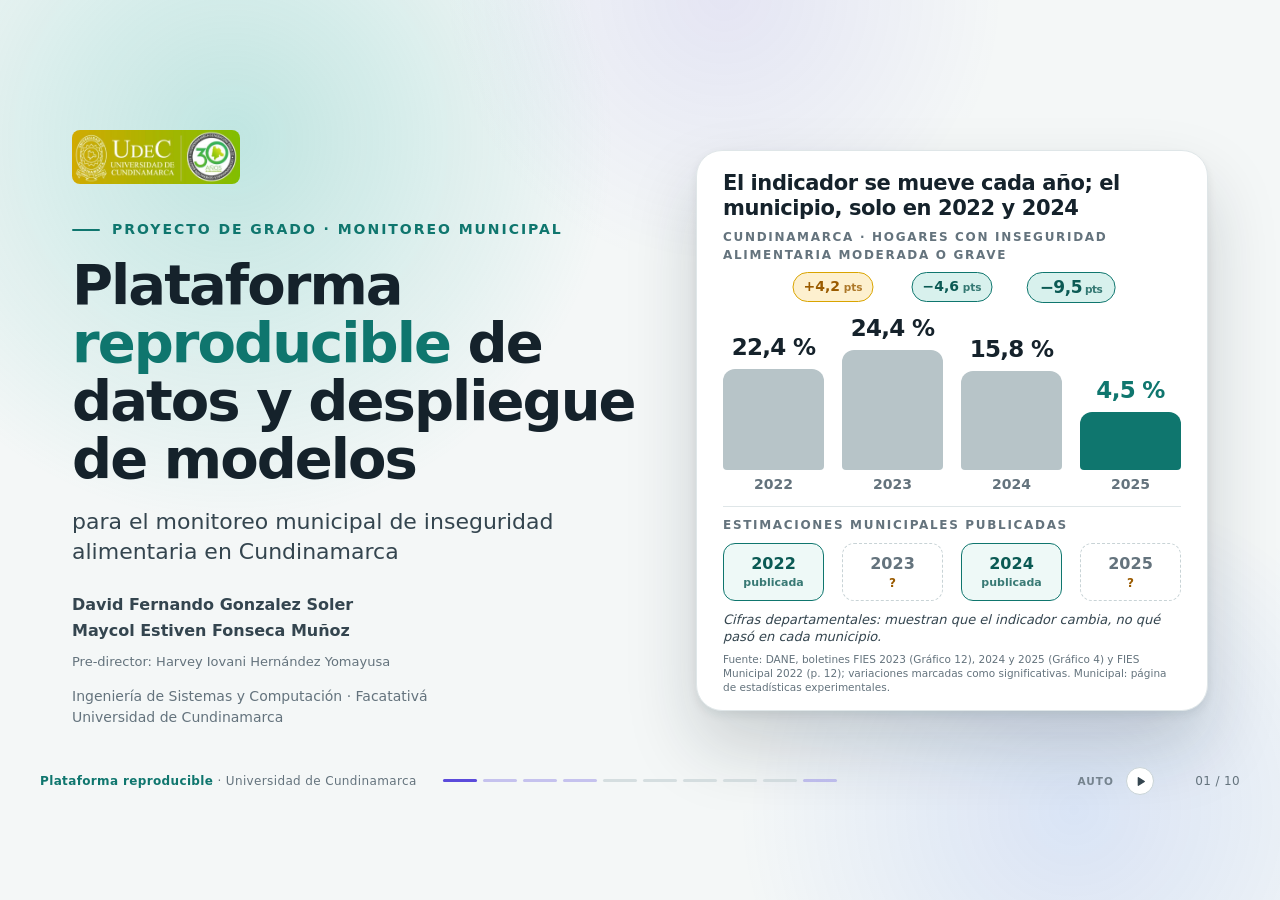
==== commit cf9f1cca: "Actualizar la presentación (2026-11-09)" ====
--- a/index.html
+++ b/index.html
@@ -6,10 +6,10 @@
 <title>Plataforma reproducible de datos y despliegue de modelos · Presentación</title>
 <meta name="description" content="Presentación ante jurados: plataforma reproducible de datos y despliegue de modelos para el monitoreo municipal de inseguridad alimentaria en Cundinamarca.">
 <link rel="icon" href="data:image/svg+xml,%3Csvg xmlns='http://www.w3.org/2000/svg' viewBox='0 0 32 32'%3E%3Crect width='32' height='32' rx='8' fill='%230f766e'/%3E%3Ccircle cx='16' cy='16' r='5' fill='white'/%3E%3C/svg%3E">
-<link rel="stylesheet" href="deck.css?v=202611092018">
-<link rel="stylesheet" href="scenes.css?v=202611092018">
-<link rel="stylesheet" href="idle.css?v=202611092018">
-<link rel="stylesheet" href="notes.css?v=202611092018">
+<link rel="stylesheet" href="deck.css?v=202611092339">
+<link rel="stylesheet" href="scenes.css?v=202611092339">
+<link rel="stylesheet" href="idle.css?v=202611092339">
+<link rel="stylesheet" href="notes.css?v=202611092339">
 </head>
 <body data-theme="light">
 
@@ -186,12 +186,12 @@
 
 <!-- ═════════ 4 · LO QUE EXISTE Y EL VACÍO ═════════ -->
 <section class="scene" id="s-vacio" data-title="Qué existe y dónde está el vacío" data-steps="3">
-  <header class="hd rv f" data-s="0"><div class="eyebrow">Estado del arte</div><h2 class="h2">Cada pieza existe por separado</h2></header>
+  <header class="hd rv f" data-s="0"><div class="eyebrow">Estado del arte</div><h2 class="h2">Hay piezas sueltas; falta reunirlas</h2></header>
 
   <div class="vcs">
     <div class="vc rv z" data-s="0">
       <div class="ico blue"><svg class="i"><use href="#i-layers"/></svg></div>
-      <h3>Herramientas generales</h3><div class="sub">p. ej. MLflow, DVC</div>
+      <h3>Herramientas generales</h3><div class="sub">DVC · MLflow · Kubeflow Hub · KServe · BentoML</div>
       <ul>
         <li><svg class="i"><use href="#i-check"/></svg>Versionado de datos y modelos</li>
         <li><svg class="i"><use href="#i-check"/></svg>Registro de versiones</li>
@@ -202,7 +202,7 @@
     </div>
     <div class="vc rv z" data-s="1">
       <div class="ico"><svg class="i"><use href="#i-globe"/></svg></div>
-      <h3>Para datos colombianos</h3><div class="sub">adquisición y homologación</div>
+      <h3>Datos públicos</h3><div class="sub">ColOpenData · DIVIPOLA · IPUMS GEO2_CO · tejoR · SDMX</div>
       <ul>
         <li><svg class="i"><use href="#i-check"/></svg>Adquisición<em>parte</em></li>
         <li><svg class="i"><use href="#i-check"/></svg>Homologación<em>parte</em></li>
@@ -220,8 +220,8 @@
   </div>
   <div class="vnote rv f" data-s="3"><span class="pill warn"><svg class="i"><use href="#i-alert"/></svg>Hipótesis de trabajo, acotada a las fuentes revisadas</span></div>
   <template class="notes" data-time="1:10" data-key="Hasta donde llega nuestra revisión, hay herramientas para cada pieza, pero no una que reúna la cadena para datos públicos municipales de Colombia. Es una hipótesis de trabajo.">
-    <p data-s="0">Hay herramientas que cubren parte: MLflow y DVC registran y versionan; Martini y colaboradores (2022) estiman indicadores con aprendizaje automático; el Programa Mundial de Alimentos publica HungerMap LIVE. Las herramientas generales documentan por separado el versionado, el registro, parte de la incorporación de datos, los contratos de entrada y salida y el servicio por API.</p>
-    <p data-s="1">Las herramientas para datos colombianos documentan parte de la adquisición y de la homologación.</p>
+    <p data-s="0">Empecemos por las herramientas generales: DVC, MLflow, Kubeflow Hub, KServe y BentoML. Cada una documenta solo una parte: el versionado de datos y modelos, el registro de versiones, los contratos de entrada y salida y el servicio por API; de la incorporación de datos, apenas una parte.</p>
+    <p data-s="1">Para datos públicos y territoriales hay ColOpenData, DIVIPOLA, IPUMS GEO2_CO, tejoR y SDMX, que documentan parte de la adquisición y parte de la homologación.</p>
     <p data-s="2">En las fuentes revisadas no identificamos una solución que reúna estas piezas para datos municipales de Colombia, con comprobación de compatibilidad entre un dataset versionado y un modelo, y procedencia por resultado consultable por API.</p>
     <p data-s="3">Lo planteamos como hipótesis de trabajo, acotada a esa revisión.</p>
     <p class="tr">Ese vacío es lo que proponemos cerrar.</p>
@@ -421,7 +421,7 @@
   </template>
 </section>
 
-<!-- ═════════ RESPALDOS A–F ═════════ -->
+<!-- ═════════ RESPALDOS A–I ═════════ -->
 <section class="scene bk" id="s-resp-a" data-group="backup" data-title="Respaldo A · MLflow y DVC" data-steps="2">
   <header class="hd rv f" data-s="0"><div class="eyebrow">Respaldo A</div><h2 class="h2">¿Por qué no MLflow y DVC?</h2></header>
   <div class="bk-wrap">
@@ -525,6 +525,58 @@
     <p data-s="0">El boletín FIES 2025 del DANE da 13,1 % (2025) y 22,6 % (2024), en hogares, Gráfico 4, p. 6.</p>
     <p data-s="1">El indicador 2.1.2 del ODS 2 se define para personas y el boletín lo separa de las cifras de hogares.</p>
     <p data-s="2">Por eso se cita solo el boletín.</p>
+  </template>
+</section>
+
+<section class="scene bk" id="s-resp-g" data-group="backup" data-title="Respaldo G · Plataformas y servicio" data-steps="1">
+  <header class="hd rv f" data-s="0"><div class="eyebrow">Respaldo G · plataformas y servicio</div><h2 class="h2">¿Qué hace cada herramienta?</h2></header>
+  <div class="tt" style="--c:5;--w:104px">
+    <div class="tt-h rv f" data-s="0"><span>Herramienta</span><span>Datos<br>versionados</span><span>Modelos<br>versionados</span><span>Contrato<br>entrada y salida</span><span>Servicio<br>por API</span><span>Incorpora<br>datos</span><span>Límite documentado</span></div>
+    <div class="tt-r rv" data-s="0" data-i="1"><div class="tt-n"><b>DVC</b><span class="src"><a href="https://doc.dvc.org/example-scenarios/versioning-data-and-models" target="_blank" rel="noopener">doc.dvc.org</a> ↗</span></div><span class="m y" role="img" aria-label="documentado"></span><span class="m y" role="img" aria-label="documentado"></span><span class="m n" role="img" aria-label="no descrito en lo revisado"></span><span class="m n" role="img" aria-label="no descrito en lo revisado"></span><span class="m p" role="img" aria-label="documentado en parte"></span><p class="tt-l">Sin API de predicción, contrato de entrada y salida ni procedencia de cada resultado servido.</p></div>
+    <div class="tt-r rv" data-s="0" data-i="2"><div class="tt-n"><b>MLflow</b><span class="src"><a href="https://mlflow.org/docs/latest/ml/model-registry/" target="_blank" rel="noopener">registro</a> · <a href="https://mlflow.org/docs/latest/ml/model/signatures/" target="_blank" rel="noopener">firmas</a> · <a href="https://mlflow.org/docs/latest/ml/tracking/" target="_blank" rel="noopener">seguimiento</a> ↗</span></div><span class="m p" role="img" aria-label="documentado en parte"></span><span class="m y" role="img" aria-label="documentado"></span><span class="m y" role="img" aria-label="documentado"></span><span class="m p" role="img" aria-label="documentado en parte"></span><span class="m n" role="img" aria-label="no descrito en lo revisado"></span><p class="tt-l">Valida estructura y tipos, no contra datos versionados; sirve en local; no restaura versiones de los datos.</p></div>
+    <div class="tt-r rv" data-s="0" data-i="3"><div class="tt-n"><b>Kubeflow Hub</b><span class="src"><a href="https://www.kubeflow.org/docs/components/hub/overview/" target="_blank" rel="noopener">kubeflow.org</a> ↗</span></div><span class="m n" role="img" aria-label="no descrito en lo revisado"></span><span class="m y" role="img" aria-label="documentado"></span><span class="m n" role="img" aria-label="no descrito en lo revisado"></span><span class="m n" role="img" aria-label="no descrito en lo revisado"></span><span class="m n" role="img" aria-label="no descrito en lo revisado"></span><p class="tt-l">Registro pasivo de metadatos; la predicción corre en KServe.</p></div>
+    <div class="tt-r rv" data-s="0" data-i="4"><div class="tt-n"><b>KServe V2</b><span class="src"><a href="https://kserve.github.io/website/docs/concepts/architecture/data-plane/v2-protocol" target="_blank" rel="noopener">kserve.github.io</a> ↗</span></div><span class="m n" role="img" aria-label="no descrito en lo revisado"></span><span class="m n" role="img" aria-label="no descrito en lo revisado"></span><span class="m p" role="img" aria-label="documentado en parte"></span><span class="m y" role="img" aria-label="documentado"></span><span class="m n" role="img" aria-label="no descrito en lo revisado"></span><p class="tt-l">Contrato en tensores, sin esquemas tabulares; no registra modelos ni datos.</p></div>
+    <div class="tt-r rv" data-s="0" data-i="5"><div class="tt-n"><b>BentoML</b><span class="src"><a href="https://docs.bentoml.com/en/latest/build-with-bentoml/iotypes.html" target="_blank" rel="noopener">docs.bentoml.com</a> ↗</span></div><span class="m n" role="img" aria-label="no descrito en lo revisado"></span><span class="m n" role="img" aria-label="no descrito en lo revisado"></span><span class="m y" role="img" aria-label="documentado"></span><span class="m y" role="img" aria-label="documentado"></span><span class="m n" role="img" aria-label="no descrito en lo revisado"></span><p class="tt-l">El esquema vive en el código del servicio; no trata versionado ni procedencia.</p></div>
+  </div>
+  <div class="tt-key rv f" data-s="0"><span><i class="m y"></i> documentado</span><span><i class="m p"></i> documentado en parte</span><span><i class="m n"></i> no descrito en lo revisado</span><span class="tt-by">Elaboración propia a partir de la documentación citada. «No descrito» no significa «no existe».</span></div>
+  <div class="tt-foot rv f" data-s="1"><span class="pill warn"><svg class="i"><use href="#i-alert"/></svg>En lo revisado, ninguna comprueba la compatibilidad con un dataset versionado ni da procedencia por resultado</span></div>
+  <template class="notes" data-key="Ninguna herramienta documenta por sí sola toda la cadena: DVC versiona datos y modelos; MLflow y Kubeflow Hub registran modelos; KServe y BentoML sirven por API; MLflow, KServe y BentoML declaran contratos de entrada y salida." data-when="¿Cuáles herramientas hacen versionado de datos, servicio por API o contratos de entrada y salida? ¿Qué es eso que ya existe?">
+    <p data-s="0">Versionado de datos: DVC, que versiona datos y modelos junto con el código y restaura versiones anteriores; MLflow solo registra metadatos de los conjuntos de datos. Versiones de modelos: MLflow, con alias y vínculo a la ejecución que las produjo, y Kubeflow Hub, que es un registro. Contratos de entrada y salida: la firma de modelo de MLflow, los metadatos de KServe y los tipos de BentoML. Servicio por API: KServe, por HTTP y gRPC, y BentoML.</p>
+    <p data-s="1">En lo revisado, ninguna comprueba la compatibilidad contra un dataset versionado ni asocia cada resultado con su procedencia.</p>
+  </template>
+</section>
+
+<section class="scene bk" id="s-resp-h" data-group="backup" data-title="Respaldo H · Datos públicos y territoriales" data-steps="1">
+  <header class="hd rv f" data-s="0"><div class="eyebrow">Respaldo H · datos públicos y territoriales</div><h2 class="h2">¿Y para datos públicos de Colombia?</h2></header>
+  <div class="tt" style="--c:3;--w:116px">
+    <div class="tt-h rv f" data-s="0"><span>Herramienta</span><span>Adquisición</span><span>Homologación</span><span>Municipios<br>de Colombia</span><span>Límite documentado</span></div>
+    <div class="tt-r rv" data-s="0" data-i="1"><div class="tt-n"><b>ColOpenData</b><span class="src">Tavera y Otero (2025) · <a href="https://doi.org/10.32614/CRAN.package.ColOpenData" target="_blank" rel="noopener">CRAN</a> ↗</span></div><span class="m p" role="img" aria-label="documentado en parte"></span><span class="m p" role="img" aria-label="documentado en parte"></span><span class="m y" role="img" aria-label="documentado"></span><p class="tt-l">Descarga de una copia en un servidor privado; sin actualización periódica ni versiones.</p></div>
+    <div class="tt-r rv" data-s="0" data-i="2"><div class="tt-n"><b>DIVIPOLA</b><span class="src"><a href="https://www.dane.gov.co/files/nomenclaturas/ingles/Methodology%20for%20the%20Codification%20of%20the%20Political-Administrative%20Division%20of%20Colombia.pdf" target="_blank" rel="noopener">dane.gov.co</a> ↗</span></div><span class="m n" role="img" aria-label="no descrito en lo revisado"></span><span class="m p" role="img" aria-label="documentado en parte"></span><span class="m y" role="img" aria-label="documentado"></span><p class="tt-l">Documento metodológico del DANE: sin interfaz programática ni conciliación de períodos o formatos.</p></div>
+    <div class="tt-r rv" data-s="0" data-i="3"><div class="tt-n"><b>IPUMS GEO2_CO</b><span class="src"><a href="https://international.ipums.org/international-action/variables/GEO2_CO" target="_blank" rel="noopener">ipums.org</a> ↗</span></div><span class="m n" role="img" aria-label="no descrito en lo revisado"></span><span class="m p" role="img" aria-label="documentado en parte"></span><span class="m p" role="img" aria-label="documentado en parte"></span><p class="tt-l">Límites consistentes de 1973 a 2005; no corresponden uno a uno con el listado oficial.</p></div>
+    <div class="tt-r rv" data-s="0" data-i="4"><div class="tt-n"><b>tejoR</b><span class="src">Gutierrez (2026) · <a href="https://doi.org/10.32614/CRAN.package.tejoR" target="_blank" rel="noopener">CRAN</a> ↗</span></div><span class="m n" role="img" aria-label="no descrito en lo revisado"></span><span class="m p" role="img" aria-label="documentado en parte"></span><span class="m p" role="img" aria-label="documentado en parte"></span><p class="tt-l">Paquete beta; su único caso colombiano es intraurbano (Bogotá).</p></div>
+    <div class="tt-r rv" data-s="0" data-i="5"><div class="tt-n"><b>SDMX</b><span class="src">Willekens (2023) · <a href="https://doi.org/10.4054/DemRes.2023.49.40" target="_blank" rel="noopener">DOI</a> ↗</span></div><span class="m p" role="img" aria-label="documentado en parte"></span><span class="m p" role="img" aria-label="documentado en parte"></span><span class="m n" role="img" aria-label="no descrito en lo revisado"></span><p class="tt-l">Acceso por API a proveedores internacionales; sin proveedores colombianos.</p></div>
+  </div>
+  <div class="tt-key rv f" data-s="0"><span><i class="m y"></i> documentado</span><span><i class="m p"></i> documentado en parte</span><span><i class="m n"></i> no descrito en lo revisado</span><span class="tt-by">Elaboración propia a partir de la documentación citada. «No descrito» no significa «no existe».</span></div>
+  <div class="tt-foot rv f" data-s="1"><span class="pill warn"><svg class="i"><use href="#i-alert"/></svg>Cada una cubre una parte; en lo revisado, ninguna llega al resultado con su procedencia</span></div>
+  <template class="notes" data-key="Para datos públicos y territoriales hay piezas parciales: ColOpenData descarga datos del DANE y del IDEAM; DIVIPOLA, IPUMS GEO2_CO y tejoR homologan códigos y territorios; SDMX da acceso programático a datos de otros países." data-when="¿Qué hay para datos colombianos? ¿Y DIVIPOLA o ColOpenData?">
+    <p data-s="0">ColOpenData descarga datos del DANE y del IDEAM con alcance municipal, de una copia en un servidor privado. DIVIPOLA es el sistema oficial de códigos de departamentos y municipios. IPUMS GEO2_CO da límites municipales consistentes de 1973 a 2005. tejoR traslada series entre zonificaciones; su único caso colombiano es intraurbano. SDMX da acceso por API a datos de otros países y no incluye proveedores colombianos.</p>
+    <p data-s="1">Cada una cubre una parte de la adquisición o de la homologación; en lo revisado, ninguna llega hasta el resultado con su procedencia.</p>
+  </template>
+</section>
+
+<section class="scene bk" id="s-resp-i" data-group="backup" data-title="Respaldo I · Estimación de inseguridad alimentaria" data-steps="1">
+  <header class="hd rv f" data-s="0"><div class="eyebrow">Respaldo I · medición y estimación</div><h2 class="h2">¿Quién estima inseguridad alimentaria hoy?</h2></header>
+  <div class="tt i">
+    <div class="tt-h rv f" data-s="0"><span>Fuente</span><span>Qué hace</span><span>Nivel</span><span>Límite documentado</span></div>
+    <div class="tt-r rv" data-s="0" data-i="1"><div class="tt-n"><b>Nota municipal FIES, DANE</b><span class="src"><a href="https://www.dane.gov.co/files/operaciones/FIES/met-FIES-Municipal-2022.pdf" target="_blank" rel="noopener">nota</a> · <a href="https://sitios.dane.gov.co/EstimacionesModeloSAE/" target="_blank" rel="noopener">visor</a> ↗</span></div><p class="tt-l">Estima por municipio la inseguridad alimentaria moderada o grave de 2022, con un modelo de área calibrado con las cifras departamentales.</p><p class="tt-l tt-nv">Municipios del país</p><p class="tt-l">Documento metodológico de un año y un indicador; no es una plataforma.</p></div>
+    <div class="tt-r rv" data-s="0" data-i="2"><div class="tt-n"><b>Áreas pequeñas, Colombia</b><span class="src">Ortiz-Rico (2024) · <a href="https://doi.org/10.15446/rce.v47n2.112779" target="_blank" rel="noopener">DOI</a> ↗</span></div><p class="tt-l">Revisa la estimación en áreas pequeñas en Colombia por campos: pruebas educativas, ingreso, salud.</p><p class="tt-l tt-nv">—</p><p class="tt-l">Revisión narrativa; no incluye inseguridad alimentaria ni aprendizaje automático.</p></div>
+    <div class="tt-r rv" data-s="0" data-i="3"><div class="tt-n"><b>HungerMap LIVE, PMA</b><span class="src">Wobcke et al. (2022) · <a href="https://doi.org/10.1080/02681102.2022.2092438" target="_blank" rel="noopener">DOI</a> ↗</span></div><p class="tt-l">Tablero con estimaciones para más de 90 países, según el PMA; usa aprendizaje automático donde no hay encuesta.</p><p class="tt-l tt-nv">Primera división administrativa</p><p class="tt-l">Describe la versión de 2022; no menciona Colombia.</p></div>
+    <div class="tt-r rv" data-s="0" data-i="4"><div class="tt-n"><b>Martini et al.</b><span class="src">Nature Food (2022) · <a href="https://doi.org/10.1038/s43016-022-00587-8" target="_blank" rel="noopener">DOI</a> ↗</span></div><p class="tt-l">Usa aprendizaje automático para guiar acciones de seguridad alimentaria cuando faltan datos primarios.</p><p class="tt-l tt-nv">—</p><p class="tt-l">Fuera de la comparación de capacidades.</p></div>
+  </div>
+  <div class="tt-foot rv f" data-s="1"><span class="pill"><svg class="i"><use href="#i-target"/></svg>Ellos estiman; el proyecto no estima: ejecuta de forma versionada modelos ya entrenados</span></div>
+  <template class="notes" data-key="Estiman inseguridad alimentaria; el proyecto no la estima: ejecuta de forma versionada modelos ya entrenados." data-when="¿Ya hay quien estime inseguridad alimentaria por municipio? ¿HungerMap, Martini, el DANE?">
+    <p data-s="0">El DANE publicó una nota metodológica de la estimación municipal de 2022 y estimaciones municipales de 2022 y 2024. Una revisión de la estimación en áreas pequeñas en Colombia no incluye inseguridad alimentaria. HungerMap LIVE, del Programa Mundial de Alimentos, publica estimaciones para más de 90 países, según el PMA, en la primera división administrativa. Martini y colaboradores (2022) usan aprendizaje automático para guiar acciones de seguridad alimentaria donde faltan datos primarios.</p>
+    <p data-s="1">Nuestro proyecto no estima inseguridad alimentaria ni propone un algoritmo: ejecuta de forma versionada modelos ya entrenados.</p>
   </template>
 </section>
 
@@ -552,14 +604,14 @@
     <span class="count" id="count">01 / 10</span>
   </span>
 </div>
-<div class="hint" id="hint">→ avanzar · A–F respaldo · V movimiento · F pantalla completa</div>
+<div class="hint" id="hint">→ avanzar · A–I respaldo · V movimiento · F pantalla completa</div>
 
 </main>
 </div>
 
 <div class="sr" id="live" aria-live="polite"></div>
-<script src="deck.js?v=202611092018"></script>
-<script src="cundinamarca.js?v=202611092018"></script>
-<script src="scenes.js?v=202611092018"></script>
+<script src="deck.js?v=202611092339"></script>
+<script src="cundinamarca.js?v=202611092339"></script>
+<script src="scenes.js?v=202611092339"></script>
 </body>
 </html>
--- a/scenes.css
+++ b/scenes.css
@@ -119,18 +119,18 @@
 
 /* ───────── 4 · lo que existe y el vacío ───────── */
 .vcs { position: absolute; left: 72px; top: 176px; width: 1136px; display: flex; gap: 28px; }
-.vc { flex: 1; height: 384px; padding: 24px 24px 20px; border-radius: 24px; background: var(--card); border: 1px solid var(--line); box-shadow: var(--shadow-s); position: relative; }
+.vc { flex: 1; height: 412px; padding: 24px 24px 20px; border-radius: 24px; background: var(--card); border: 1px solid var(--line); box-shadow: var(--shadow-s); position: relative; }
 .vc h3 { margin: 14px 0 4px; font-size: 24px; font-weight: 800; letter-spacing: -.02em; }
-.vc .sub { font-size: 14px; color: var(--muted); }
+.vc .sub { font-size: 14px; line-height: 1.35; min-height: 38px; color: var(--muted); }
 .vc ul { margin-top: 14px; display: grid; gap: 8px; }
 .vc li { display: flex; align-items: center; gap: 10px; padding: 8px 12px; border-radius: 12px; background: var(--soft); font-size: 16px; font-weight: 600; }
 .vc li .i { width: 18px; height: 18px; color: var(--acc); }
-.vc li em { margin-left: auto; font-style: normal; font-size: 11.5px; font-weight: 800; letter-spacing: .06em; text-transform: uppercase; color: var(--muted); }
+.vc li em { margin-left: auto; font-style: normal; font-size: 13px; font-weight: 800; letter-spacing: .06em; text-transform: uppercase; color: var(--muted); }
 .vc.gap { border: 2px dashed var(--warn-l); background: var(--warn-s); }
 .vc.gap li { background: rgba(255, 255, 255, .7); }
 .vc.gap li .i { color: var(--warn); }
 body[data-theme="dark"] .vc.gap li { background: rgba(0, 0, 0, .25); }
-.vnote { position: absolute; left: 72px; top: 590px; }
+.vnote { position: absolute; left: 72px; top: 610px; }
 
 /* ───────── 5 · propuesta ───────── */
 .pipe { position: absolute; left: 72px; top: 178px; width: 1136px; height: 190px; }
@@ -299,3 +299,28 @@
 .vs { align-self: center; font-size: 26px; font-weight: 800; color: var(--muted); }
 .fig { font-size: 64px; font-weight: 800; letter-spacing: -.04em; line-height: 1; color: var(--acc); }
 .fig small { font-size: 18px; letter-spacing: 0; color: var(--muted); font-weight: 600; margin-left: 8px; }
+
+/* ───────── respaldos G a I: tabla de herramientas con su fuente ───────── */
+.tt { position: absolute; left: 72px; top: 160px; width: 1136px; display: grid; gap: 8px; }
+.tt-h, .tt-r { display: grid; grid-template-columns: 220px repeat(var(--c, 5), var(--w, 104px)) 1fr; gap: 10px; align-items: center; }
+.tt-h { padding: 0 16px; font-size: 12px; font-weight: 800; letter-spacing: .06em; text-transform: uppercase; color: var(--muted); line-height: 1.2; }
+.tt-h span:not(:first-child):not(:last-child) { text-align: center; }
+.tt-r { padding: 8px 16px; min-height: 66px; border-radius: 16px; background: var(--card); border: 1px solid var(--line); box-shadow: var(--shadow-s); }
+.tt-n b { display: block; font-size: 18px; font-weight: 800; letter-spacing: -.01em; }
+.tt-n .src { display: block; margin-top: 1px; font-size: 12px; color: var(--muted); }
+.tt-n a { color: var(--muted); text-decoration: none; border-bottom: 1px dotted var(--line2); }
+.tt-n a:hover { color: var(--acc); border-bottom-color: var(--acc); }
+.tt-l { margin: 0; font-size: 13.5px; line-height: 1.3; color: var(--ink2); }
+.tt-nv { font-weight: 700; }
+.m { display: block; box-sizing: border-box; justify-self: center; width: 20px; height: 20px; border-radius: 50%; }
+.m.y { background: var(--acc); }
+.m.p { border: 2px solid var(--acc); background: linear-gradient(90deg, var(--acc) 50%, transparent 50%); }
+.m.n { width: 16px; height: 3px; border-radius: 2px; background: var(--line2); }
+.tt.i .tt-h, .tt.i .tt-r { grid-template-columns: 230px 1.3fr 150px 1fr; }
+.tt.i .tt-h span { text-align: left; }
+.tt.i .tt-r { min-height: 84px; }
+.tt-key { position: absolute; left: 72px; top: 590px; width: 1136px; display: flex; flex-wrap: wrap; align-items: center; gap: 4px 22px; font-size: 13px; color: var(--ink2); }
+.tt-key .m { display: inline-block; vertical-align: -4px; margin-right: 6px; width: 16px; height: 16px; }
+.tt-key .m.n { width: 14px; height: 3px; vertical-align: 3px; }
+.tt-by { margin-left: auto; font-size: 12px; color: var(--muted); }
+.tt-foot { position: absolute; left: 72px; top: 618px; }
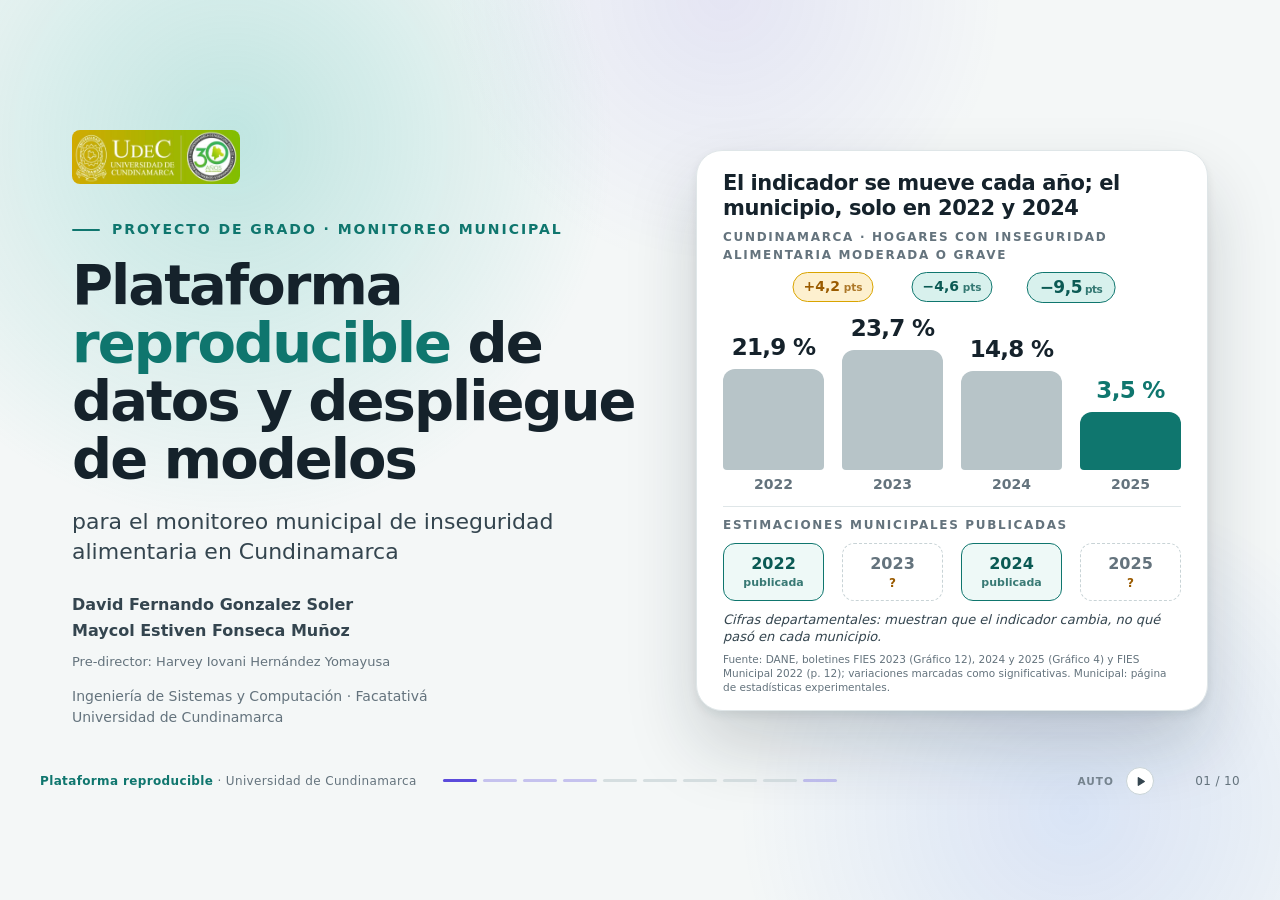
==== commit f986fde3: "Actualizar la presentación (2026-11-10)" ====
--- a/index.html
+++ b/index.html
@@ -6,10 +6,10 @@
 <title>Plataforma reproducible de datos y despliegue de modelos · Presentación</title>
 <meta name="description" content="Presentación ante jurados: plataforma reproducible de datos y despliegue de modelos para el monitoreo municipal de inseguridad alimentaria en Cundinamarca.">
 <link rel="icon" href="data:image/svg+xml,%3Csvg xmlns='http://www.w3.org/2000/svg' viewBox='0 0 32 32'%3E%3Crect width='32' height='32' rx='8' fill='%230f766e'/%3E%3Ccircle cx='16' cy='16' r='5' fill='white'/%3E%3C/svg%3E">
-<link rel="stylesheet" href="deck.css?v=202611092339">
-<link rel="stylesheet" href="scenes.css?v=202611092339">
-<link rel="stylesheet" href="idle.css?v=202611092339">
-<link rel="stylesheet" href="notes.css?v=202611092339">
+<link rel="stylesheet" href="deck.css?v=202611101352">
+<link rel="stylesheet" href="scenes.css?v=202611101352">
+<link rel="stylesheet" href="idle.css?v=202611101352">
+<link rel="stylesheet" href="notes.css?v=202611101352">
 </head>
 <body data-theme="light">
 
@@ -421,7 +421,7 @@
   </template>
 </section>
 
-<!-- ═════════ RESPALDOS A–I ═════════ -->
+<!-- ═════════ RESPALDOS A–J ═════════ -->
 <section class="scene bk" id="s-resp-a" data-group="backup" data-title="Respaldo A · MLflow y DVC" data-steps="2">
   <header class="hd rv f" data-s="0"><div class="eyebrow">Respaldo A</div><h2 class="h2">¿Por qué no MLflow y DVC?</h2></header>
   <div class="bk-wrap">
@@ -532,13 +532,13 @@
   <header class="hd rv f" data-s="0"><div class="eyebrow">Respaldo G · plataformas y servicio</div><h2 class="h2">¿Qué hace cada herramienta?</h2></header>
   <div class="tt" style="--c:5;--w:104px">
     <div class="tt-h rv f" data-s="0"><span>Herramienta</span><span>Datos<br>versionados</span><span>Modelos<br>versionados</span><span>Contrato<br>entrada y salida</span><span>Servicio<br>por API</span><span>Incorpora<br>datos</span><span>Límite documentado</span></div>
-    <div class="tt-r rv" data-s="0" data-i="1"><div class="tt-n"><b>DVC</b><span class="src"><a href="https://doc.dvc.org/example-scenarios/versioning-data-and-models" target="_blank" rel="noopener">doc.dvc.org</a> ↗</span></div><span class="m y" role="img" aria-label="documentado"></span><span class="m y" role="img" aria-label="documentado"></span><span class="m n" role="img" aria-label="no descrito en lo revisado"></span><span class="m n" role="img" aria-label="no descrito en lo revisado"></span><span class="m p" role="img" aria-label="documentado en parte"></span><p class="tt-l">Sin API de predicción, contrato de entrada y salida ni procedencia de cada resultado servido.</p></div>
-    <div class="tt-r rv" data-s="0" data-i="2"><div class="tt-n"><b>MLflow</b><span class="src"><a href="https://mlflow.org/docs/latest/ml/model-registry/" target="_blank" rel="noopener">registro</a> · <a href="https://mlflow.org/docs/latest/ml/model/signatures/" target="_blank" rel="noopener">firmas</a> · <a href="https://mlflow.org/docs/latest/ml/tracking/" target="_blank" rel="noopener">seguimiento</a> ↗</span></div><span class="m p" role="img" aria-label="documentado en parte"></span><span class="m y" role="img" aria-label="documentado"></span><span class="m y" role="img" aria-label="documentado"></span><span class="m p" role="img" aria-label="documentado en parte"></span><span class="m n" role="img" aria-label="no descrito en lo revisado"></span><p class="tt-l">Valida estructura y tipos, no contra datos versionados; sirve en local; no restaura versiones de los datos.</p></div>
-    <div class="tt-r rv" data-s="0" data-i="3"><div class="tt-n"><b>Kubeflow Hub</b><span class="src"><a href="https://www.kubeflow.org/docs/components/hub/overview/" target="_blank" rel="noopener">kubeflow.org</a> ↗</span></div><span class="m n" role="img" aria-label="no descrito en lo revisado"></span><span class="m y" role="img" aria-label="documentado"></span><span class="m n" role="img" aria-label="no descrito en lo revisado"></span><span class="m n" role="img" aria-label="no descrito en lo revisado"></span><span class="m n" role="img" aria-label="no descrito en lo revisado"></span><p class="tt-l">Registro pasivo de metadatos; la predicción corre en KServe.</p></div>
-    <div class="tt-r rv" data-s="0" data-i="4"><div class="tt-n"><b>KServe V2</b><span class="src"><a href="https://kserve.github.io/website/docs/concepts/architecture/data-plane/v2-protocol" target="_blank" rel="noopener">kserve.github.io</a> ↗</span></div><span class="m n" role="img" aria-label="no descrito en lo revisado"></span><span class="m n" role="img" aria-label="no descrito en lo revisado"></span><span class="m p" role="img" aria-label="documentado en parte"></span><span class="m y" role="img" aria-label="documentado"></span><span class="m n" role="img" aria-label="no descrito en lo revisado"></span><p class="tt-l">Contrato en tensores, sin esquemas tabulares; no registra modelos ni datos.</p></div>
-    <div class="tt-r rv" data-s="0" data-i="5"><div class="tt-n"><b>BentoML</b><span class="src"><a href="https://docs.bentoml.com/en/latest/build-with-bentoml/iotypes.html" target="_blank" rel="noopener">docs.bentoml.com</a> ↗</span></div><span class="m n" role="img" aria-label="no descrito en lo revisado"></span><span class="m n" role="img" aria-label="no descrito en lo revisado"></span><span class="m y" role="img" aria-label="documentado"></span><span class="m y" role="img" aria-label="documentado"></span><span class="m n" role="img" aria-label="no descrito en lo revisado"></span><p class="tt-l">El esquema vive en el código del servicio; no trata versionado ni procedencia.</p></div>
-  </div>
-  <div class="tt-key rv f" data-s="0"><span><i class="m y"></i> documentado</span><span><i class="m p"></i> documentado en parte</span><span><i class="m n"></i> no descrito en lo revisado</span><span class="tt-by">Elaboración propia a partir de la documentación citada. «No descrito» no significa «no existe».</span></div>
+    <div class="tt-r rv" data-s="0" data-i="1"><div class="tt-n"><b>DVC</b><span class="src"><a href="https://doc.dvc.org/example-scenarios/versioning-data-and-models" target="_blank" rel="noopener">doc.dvc.org</a> ↗</span></div><span class="mk y" role="img" aria-label="documentado"></span><span class="mk y" role="img" aria-label="documentado"></span><span class="mk n" role="img" aria-label="no descrito en lo revisado"></span><span class="mk n" role="img" aria-label="no descrito en lo revisado"></span><span class="mk p" role="img" aria-label="documentado en parte"></span><p class="tt-l">Sin API de predicción, contrato de entrada y salida ni procedencia de cada resultado servido.</p></div>
+    <div class="tt-r rv" data-s="0" data-i="2"><div class="tt-n"><b>MLflow</b><span class="src"><a href="https://mlflow.org/docs/latest/ml/model-registry/" target="_blank" rel="noopener">registro</a> · <a href="https://mlflow.org/docs/latest/ml/model/signatures/" target="_blank" rel="noopener">firmas</a> · <a href="https://mlflow.org/docs/latest/ml/tracking/" target="_blank" rel="noopener">seguimiento</a> ↗</span></div><span class="mk p" role="img" aria-label="documentado en parte"></span><span class="mk y" role="img" aria-label="documentado"></span><span class="mk y" role="img" aria-label="documentado"></span><span class="mk p" role="img" aria-label="documentado en parte"></span><span class="mk n" role="img" aria-label="no descrito en lo revisado"></span><p class="tt-l">Valida estructura y tipos, no contra datos versionados; sirve en local; no restaura versiones de los datos.</p></div>
+    <div class="tt-r rv" data-s="0" data-i="3"><div class="tt-n"><b>Kubeflow Hub</b><span class="src"><a href="https://www.kubeflow.org/docs/components/hub/overview/" target="_blank" rel="noopener">kubeflow.org</a> ↗</span></div><span class="mk n" role="img" aria-label="no descrito en lo revisado"></span><span class="mk y" role="img" aria-label="documentado"></span><span class="mk n" role="img" aria-label="no descrito en lo revisado"></span><span class="mk n" role="img" aria-label="no descrito en lo revisado"></span><span class="mk n" role="img" aria-label="no descrito en lo revisado"></span><p class="tt-l">Registro pasivo de metadatos; la predicción corre en KServe.</p></div>
+    <div class="tt-r rv" data-s="0" data-i="4"><div class="tt-n"><b>KServe V2</b><span class="src"><a href="https://kserve.github.io/website/docs/concepts/architecture/data-plane/v2-protocol" target="_blank" rel="noopener">kserve.github.io</a> ↗</span></div><span class="mk n" role="img" aria-label="no descrito en lo revisado"></span><span class="mk n" role="img" aria-label="no descrito en lo revisado"></span><span class="mk p" role="img" aria-label="documentado en parte"></span><span class="mk y" role="img" aria-label="documentado"></span><span class="mk n" role="img" aria-label="no descrito en lo revisado"></span><p class="tt-l">Contrato en tensores, sin esquemas tabulares; no registra modelos ni datos.</p></div>
+    <div class="tt-r rv" data-s="0" data-i="5"><div class="tt-n"><b>BentoML</b><span class="src"><a href="https://docs.bentoml.com/en/latest/build-with-bentoml/iotypes.html" target="_blank" rel="noopener">docs.bentoml.com</a> ↗</span></div><span class="mk n" role="img" aria-label="no descrito en lo revisado"></span><span class="mk n" role="img" aria-label="no descrito en lo revisado"></span><span class="mk y" role="img" aria-label="documentado"></span><span class="mk y" role="img" aria-label="documentado"></span><span class="mk n" role="img" aria-label="no descrito en lo revisado"></span><p class="tt-l">El esquema vive en el código del servicio; no trata versionado ni procedencia.</p></div>
+  </div>
+  <div class="tt-key rv f" data-s="0"><span><i class="mk y"></i> documentado</span><span><i class="mk p"></i> documentado en parte</span><span><i class="mk n"></i> no descrito en lo revisado</span><span class="tt-by">Elaboración propia a partir de la documentación citada. «No descrito» no significa «no existe».</span></div>
   <div class="tt-foot rv f" data-s="1"><span class="pill warn"><svg class="i"><use href="#i-alert"/></svg>En lo revisado, ninguna comprueba la compatibilidad con un dataset versionado ni da procedencia por resultado</span></div>
   <template class="notes" data-key="Ninguna herramienta documenta por sí sola toda la cadena: DVC versiona datos y modelos; MLflow y Kubeflow Hub registran modelos; KServe y BentoML sirven por API; MLflow, KServe y BentoML declaran contratos de entrada y salida." data-when="¿Cuáles herramientas hacen versionado de datos, servicio por API o contratos de entrada y salida? ¿Qué es eso que ya existe?">
     <p data-s="0">Versionado de datos: DVC, que versiona datos y modelos junto con el código y restaura versiones anteriores; MLflow solo registra metadatos de los conjuntos de datos. Versiones de modelos: MLflow, con alias y vínculo a la ejecución que las produjo, y Kubeflow Hub, que es un registro. Contratos de entrada y salida: la firma de modelo de MLflow, los metadatos de KServe y los tipos de BentoML. Servicio por API: KServe, por HTTP y gRPC, y BentoML.</p>
@@ -550,13 +550,13 @@
   <header class="hd rv f" data-s="0"><div class="eyebrow">Respaldo H · datos públicos y territoriales</div><h2 class="h2">¿Y para datos públicos de Colombia?</h2></header>
   <div class="tt" style="--c:3;--w:116px">
     <div class="tt-h rv f" data-s="0"><span>Herramienta</span><span>Adquisición</span><span>Homologación</span><span>Municipios<br>de Colombia</span><span>Límite documentado</span></div>
-    <div class="tt-r rv" data-s="0" data-i="1"><div class="tt-n"><b>ColOpenData</b><span class="src">Tavera y Otero (2025) · <a href="https://doi.org/10.32614/CRAN.package.ColOpenData" target="_blank" rel="noopener">CRAN</a> ↗</span></div><span class="m p" role="img" aria-label="documentado en parte"></span><span class="m p" role="img" aria-label="documentado en parte"></span><span class="m y" role="img" aria-label="documentado"></span><p class="tt-l">Descarga de una copia en un servidor privado; sin actualización periódica ni versiones.</p></div>
-    <div class="tt-r rv" data-s="0" data-i="2"><div class="tt-n"><b>DIVIPOLA</b><span class="src"><a href="https://www.dane.gov.co/files/nomenclaturas/ingles/Methodology%20for%20the%20Codification%20of%20the%20Political-Administrative%20Division%20of%20Colombia.pdf" target="_blank" rel="noopener">dane.gov.co</a> ↗</span></div><span class="m n" role="img" aria-label="no descrito en lo revisado"></span><span class="m p" role="img" aria-label="documentado en parte"></span><span class="m y" role="img" aria-label="documentado"></span><p class="tt-l">Documento metodológico del DANE: sin interfaz programática ni conciliación de períodos o formatos.</p></div>
-    <div class="tt-r rv" data-s="0" data-i="3"><div class="tt-n"><b>IPUMS GEO2_CO</b><span class="src"><a href="https://international.ipums.org/international-action/variables/GEO2_CO" target="_blank" rel="noopener">ipums.org</a> ↗</span></div><span class="m n" role="img" aria-label="no descrito en lo revisado"></span><span class="m p" role="img" aria-label="documentado en parte"></span><span class="m p" role="img" aria-label="documentado en parte"></span><p class="tt-l">Límites consistentes de 1973 a 2005; no corresponden uno a uno con el listado oficial.</p></div>
-    <div class="tt-r rv" data-s="0" data-i="4"><div class="tt-n"><b>tejoR</b><span class="src">Gutierrez (2026) · <a href="https://doi.org/10.32614/CRAN.package.tejoR" target="_blank" rel="noopener">CRAN</a> ↗</span></div><span class="m n" role="img" aria-label="no descrito en lo revisado"></span><span class="m p" role="img" aria-label="documentado en parte"></span><span class="m p" role="img" aria-label="documentado en parte"></span><p class="tt-l">Paquete beta; su único caso colombiano es intraurbano (Bogotá).</p></div>
-    <div class="tt-r rv" data-s="0" data-i="5"><div class="tt-n"><b>SDMX</b><span class="src">Willekens (2023) · <a href="https://doi.org/10.4054/DemRes.2023.49.40" target="_blank" rel="noopener">DOI</a> ↗</span></div><span class="m p" role="img" aria-label="documentado en parte"></span><span class="m p" role="img" aria-label="documentado en parte"></span><span class="m n" role="img" aria-label="no descrito en lo revisado"></span><p class="tt-l">Acceso por API a proveedores internacionales; sin proveedores colombianos.</p></div>
-  </div>
-  <div class="tt-key rv f" data-s="0"><span><i class="m y"></i> documentado</span><span><i class="m p"></i> documentado en parte</span><span><i class="m n"></i> no descrito en lo revisado</span><span class="tt-by">Elaboración propia a partir de la documentación citada. «No descrito» no significa «no existe».</span></div>
+    <div class="tt-r rv" data-s="0" data-i="1"><div class="tt-n"><b>ColOpenData</b><span class="src">Tavera y Otero (2025) · <a href="https://doi.org/10.32614/CRAN.package.ColOpenData" target="_blank" rel="noopener">CRAN</a> ↗</span></div><span class="mk p" role="img" aria-label="documentado en parte"></span><span class="mk p" role="img" aria-label="documentado en parte"></span><span class="mk y" role="img" aria-label="documentado"></span><p class="tt-l">Descarga de una copia en un servidor privado; sin actualización periódica ni versiones.</p></div>
+    <div class="tt-r rv" data-s="0" data-i="2"><div class="tt-n"><b>DIVIPOLA</b><span class="src"><a href="https://www.dane.gov.co/files/nomenclaturas/ingles/Methodology%20for%20the%20Codification%20of%20the%20Political-Administrative%20Division%20of%20Colombia.pdf" target="_blank" rel="noopener">dane.gov.co</a> ↗</span></div><span class="mk n" role="img" aria-label="no descrito en lo revisado"></span><span class="mk p" role="img" aria-label="documentado en parte"></span><span class="mk y" role="img" aria-label="documentado"></span><p class="tt-l">Documento metodológico del DANE: sin interfaz programática ni conciliación de períodos o formatos.</p></div>
+    <div class="tt-r rv" data-s="0" data-i="3"><div class="tt-n"><b>IPUMS GEO2_CO</b><span class="src"><a href="https://international.ipums.org/international-action/variables/GEO2_CO" target="_blank" rel="noopener">ipums.org</a> ↗</span></div><span class="mk n" role="img" aria-label="no descrito en lo revisado"></span><span class="mk p" role="img" aria-label="documentado en parte"></span><span class="mk p" role="img" aria-label="documentado en parte"></span><p class="tt-l">Límites consistentes de 1973 a 2005; no corresponden uno a uno con el listado oficial.</p></div>
+    <div class="tt-r rv" data-s="0" data-i="4"><div class="tt-n"><b>tejoR</b><span class="src">Gutierrez (2026) · <a href="https://doi.org/10.32614/CRAN.package.tejoR" target="_blank" rel="noopener">CRAN</a> ↗</span></div><span class="mk n" role="img" aria-label="no descrito en lo revisado"></span><span class="mk p" role="img" aria-label="documentado en parte"></span><span class="mk p" role="img" aria-label="documentado en parte"></span><p class="tt-l">Paquete beta; su único caso colombiano es intraurbano (Bogotá).</p></div>
+    <div class="tt-r rv" data-s="0" data-i="5"><div class="tt-n"><b>SDMX</b><span class="src">Willekens (2023) · <a href="https://doi.org/10.4054/DemRes.2023.49.40" target="_blank" rel="noopener">DOI</a> ↗</span></div><span class="mk p" role="img" aria-label="documentado en parte"></span><span class="mk p" role="img" aria-label="documentado en parte"></span><span class="mk n" role="img" aria-label="no descrito en lo revisado"></span><p class="tt-l">Acceso por API a proveedores internacionales; sin proveedores colombianos.</p></div>
+  </div>
+  <div class="tt-key rv f" data-s="0"><span><i class="mk y"></i> documentado</span><span><i class="mk p"></i> documentado en parte</span><span><i class="mk n"></i> no descrito en lo revisado</span><span class="tt-by">Elaboración propia a partir de la documentación citada. «No descrito» no significa «no existe».</span></div>
   <div class="tt-foot rv f" data-s="1"><span class="pill warn"><svg class="i"><use href="#i-alert"/></svg>Cada una cubre una parte; en lo revisado, ninguna llega al resultado con su procedencia</span></div>
   <template class="notes" data-key="Para datos públicos y territoriales hay piezas parciales: ColOpenData descarga datos del DANE y del IDEAM; DIVIPOLA, IPUMS GEO2_CO y tejoR homologan códigos y territorios; SDMX da acceso programático a datos de otros países." data-when="¿Qué hay para datos colombianos? ¿Y DIVIPOLA o ColOpenData?">
     <p data-s="0">ColOpenData descarga datos del DANE y del IDEAM con alcance municipal, de una copia en un servidor privado. DIVIPOLA es el sistema oficial de códigos de departamentos y municipios. IPUMS GEO2_CO da límites municipales consistentes de 1973 a 2005. tejoR traslada series entre zonificaciones; su único caso colombiano es intraurbano. SDMX da acceso por API a datos de otros países y no incluye proveedores colombianos.</p>
@@ -577,6 +577,23 @@
   <template class="notes" data-key="Estiman inseguridad alimentaria; el proyecto no la estima: ejecuta de forma versionada modelos ya entrenados." data-when="¿Ya hay quien estime inseguridad alimentaria por municipio? ¿HungerMap, Martini, el DANE?">
     <p data-s="0">El DANE publicó una nota metodológica de la estimación municipal de 2022 y estimaciones municipales de 2022 y 2024. Una revisión de la estimación en áreas pequeñas en Colombia no incluye inseguridad alimentaria. HungerMap LIVE, del Programa Mundial de Alimentos, publica estimaciones para más de 90 países, según el PMA, en la primera división administrativa. Martini y colaboradores (2022) usan aprendizaje automático para guiar acciones de seguridad alimentaria donde faltan datos primarios.</p>
     <p data-s="1">Nuestro proyecto no estima inseguridad alimentaria ni propone un algoritmo: ejecuta de forma versionada modelos ya entrenados.</p>
+  </template>
+</section>
+
+<section class="scene bk" id="s-resp-j" data-group="backup" data-title="Respaldo J · Los cinco ejes del estado del arte" data-steps="1">
+  <header class="hd rv f" data-s="0"><div class="eyebrow">Respaldo J · estado del arte</div><h2 class="h2">¿Qué son los cinco ejes?</h2></header>
+  <div class="tt j">
+    <div class="tt-h rv f" data-s="0"><span>Eje</span><span>Qué responde</span><span>Capacidades que más discute</span><span>Fuentes revisadas</span></div>
+    <div class="tt-r rv" data-s="0" data-i="1"><div class="ax-n"><i>A</i><b>Medición y estimación municipal</b></div><p class="tt-l">Qué se mide y qué estimaciones municipales de inseguridad alimentaria existen; alimenta el caso de demostración.</p><div class="ax-c"><span>Alcance municipal en Colombia</span></div><p class="tt-l tt-s"><a href="https://www.dane.gov.co/files/operaciones/FIES/met-FIES-Municipal-2022.pdf" target="_blank" rel="noopener">Nota municipal del DANE</a> · <a href="https://doi.org/10.15446/rce.v47n2.112779" target="_blank" rel="noopener">Ortiz-Rico (2024)</a> · <a href="https://doi.org/10.1080/02681102.2022.2092438" target="_blank" rel="noopener">HungerMap LIVE</a></p></div>
+    <div class="tt-r rv" data-s="0" data-i="2"><div class="ax-n"><i>B</i><b>Integración y homologación de datos</b></div><p class="tt-l">Cómo se obtienen y se alinean códigos, períodos y formatos de fuentes públicas distintas.</p><div class="ax-c"><span>Adquisición</span><span>Homologación</span><span>Alcance municipal</span></div><p class="tt-l tt-s"><a href="https://doi.org/10.32614/CRAN.package.ColOpenData" target="_blank" rel="noopener">ColOpenData</a> · <a href="https://doi.org/10.4054/DemRes.2023.49.40" target="_blank" rel="noopener">SDMX</a> · <a href="https://www.dane.gov.co/files/nomenclaturas/ingles/Methodology%20for%20the%20Codification%20of%20the%20Political-Administrative%20Division%20of%20Colombia.pdf" target="_blank" rel="noopener">DIVIPOLA</a> · <a href="https://international.ipums.org/international-action/variables/GEO2_CO" target="_blank" rel="noopener">IPUMS GEO2_CO</a> · <a href="https://doi.org/10.32614/CRAN.package.tejoR" target="_blank" rel="noopener">tejoR</a></p></div>
+    <div class="tt-r rv" data-s="0" data-i="3"><div class="ax-n"><i>C</i><b>Ciclo de vida de modelos</b></div><p class="tt-l">Cómo se registran y se versionan los modelos y los datos.</p><div class="ax-c"><span>Datos y modelos versionados</span></div><p class="tt-l tt-s"><a href="https://mlflow.org/docs/latest/ml/model-registry/" target="_blank" rel="noopener">MLflow</a> · <a href="https://doc.dvc.org/example-scenarios/versioning-data-and-models" target="_blank" rel="noopener">DVC</a> · <a href="https://www.kubeflow.org/docs/components/hub/overview/" target="_blank" rel="noopener">Kubeflow Hub</a></p></div>
+    <div class="tt-r rv" data-s="0" data-i="4"><div class="ax-n"><i>D</i><b>Reproducibilidad y procedencia</b></div><p class="tt-l">Cómo se repite un resultado y se sabe de qué datos y de qué modelo salió.</p><div class="ax-c"><span>Procedencia por resultado</span></div><p class="tt-l tt-s"><a href="https://mlflow.org/docs/latest/ml/tracking/" target="_blank" rel="noopener">MLflow</a> · <a href="https://doc.dvc.org/example-scenarios/versioning-data-and-models" target="_blank" rel="noopener">DVC</a> · <a href="https://www.kubeflow.org/docs/components/hub/overview/" target="_blank" rel="noopener">Kubeflow Hub</a> · <a href="https://kserve.github.io/website/docs/concepts/architecture/data-plane/v2-protocol" target="_blank" rel="noopener">KServe V2</a> · <a href="https://doi.org/10.1016/j.future.2021.06.014" target="_blank" rel="noopener">Gundersen et al. (2022)</a></p></div>
+    <div class="tt-r rv" data-s="0" data-i="5"><div class="ax-n"><i>E</i><b>Servicio de modelos</b></div><p class="tt-l">Cómo se sirve un modelo por una interfaz que no depende del algoritmo.</p><div class="ax-c"><span>Contrato de compatibilidad</span><span>Predicción por API</span></div><p class="tt-l tt-s"><a href="https://mlflow.org/docs/latest/ml/model/signatures/" target="_blank" rel="noopener">MLflow</a> · <a href="https://kserve.github.io/website/docs/concepts/architecture/data-plane/v2-protocol" target="_blank" rel="noopener">KServe V2</a> · <a href="https://docs.bentoml.com/en/latest/build-with-bentoml/iotypes.html" target="_blank" rel="noopener">BentoML</a> · <a href="https://doi.org/10.31223/X53V1B" target="_blank" rel="noopener">HydroModelSpec (preprint)</a></p></div>
+  </div>
+  <div class="tt-foot rv f" data-s="1"><span class="pill"><svg class="i"><use href="#i-target"/></svg>Se comparan siete capacidades, no el desempeño predictivo de los modelos</span></div>
+  <template class="notes" data-key="Los cinco ejes organizan la revisión: A medición municipal, B datos públicos, C ciclo de vida de modelos, D reproducibilidad y procedencia, E servicio de modelos. Se comparan siete capacidades, no el desempeño predictivo." data-when="¿Cuáles son los cinco ejes del estado del arte? ¿Cómo se organizó la revisión?">
+    <p data-s="0">El estado del arte se organiza en cinco ejes. El A es la medición y estimación municipal de la inseguridad alimentaria, que alimenta el caso de demostración. El B, la integración y homologación de datos públicos heterogéneos. El C, las plataformas de ciclo de vida de aprendizaje automático, con su registro y versionado. El D, la reproducibilidad y la procedencia. Y el E, el servicio de modelos con interfaces independientes del algoritmo.</p>
+    <p data-s="1">Cada eje se compara con las capacidades de plataforma que le corresponden, siete en total. La comparación es entre capacidades, no entre desempeños predictivos de modelos.</p>
   </template>
 </section>
 
@@ -604,14 +621,14 @@
     <span class="count" id="count">01 / 10</span>
   </span>
 </div>
-<div class="hint" id="hint">→ avanzar · A–I respaldo · V movimiento · F pantalla completa</div>
+<div class="hint" id="hint">→ avanzar · A–J respaldo · V movimiento · F pantalla completa</div>
 
 </main>
 </div>
 
 <div class="sr" id="live" aria-live="polite"></div>
-<script src="deck.js?v=202611092339"></script>
-<script src="cundinamarca.js?v=202611092339"></script>
-<script src="scenes.js?v=202611092339"></script>
+<script src="deck.js?v=202611101352"></script>
+<script src="cundinamarca.js?v=202611101352"></script>
+<script src="scenes.js?v=202611101352"></script>
 </body>
 </html>
--- a/scenes.css
+++ b/scenes.css
@@ -312,15 +312,29 @@
 .tt-n a:hover { color: var(--acc); border-bottom-color: var(--acc); }
 .tt-l { margin: 0; font-size: 13.5px; line-height: 1.3; color: var(--ink2); }
 .tt-nv { font-weight: 700; }
-.m { display: block; box-sizing: border-box; justify-self: center; width: 20px; height: 20px; border-radius: 50%; }
-.m.y { background: var(--acc); }
-.m.p { border: 2px solid var(--acc); background: linear-gradient(90deg, var(--acc) 50%, transparent 50%); }
-.m.n { width: 16px; height: 3px; border-radius: 2px; background: var(--line2); }
+.mk { display: block; box-sizing: border-box; justify-self: center; width: 20px; height: 20px; border-radius: 50%; }
+.mk.y { background: var(--acc); }
+.mk.p { border: 2px solid var(--acc); background: linear-gradient(90deg, var(--acc) 50%, transparent 50%); }
+.mk.n { width: 16px; height: 3px; border-radius: 2px; background: var(--line2); }
 .tt.i .tt-h, .tt.i .tt-r { grid-template-columns: 230px 1.3fr 150px 1fr; }
 .tt.i .tt-h span { text-align: left; }
 .tt.i .tt-r { min-height: 84px; }
 .tt-key { position: absolute; left: 72px; top: 590px; width: 1136px; display: flex; flex-wrap: wrap; align-items: center; gap: 4px 22px; font-size: 13px; color: var(--ink2); }
-.tt-key .m { display: inline-block; vertical-align: -4px; margin-right: 6px; width: 16px; height: 16px; }
-.tt-key .m.n { width: 14px; height: 3px; vertical-align: 3px; }
+.tt-key .mk { display: inline-block; vertical-align: -4px; margin-right: 6px; width: 16px; height: 16px; }
+.tt-key .mk.n { width: 14px; height: 3px; vertical-align: 3px; }
 .tt-by { margin-left: auto; font-size: 12px; color: var(--muted); }
 .tt-foot { position: absolute; left: 72px; top: 618px; }
+.tt.j .tt-h, .tt.j .tt-r { grid-template-columns: 270px 1.1fr 210px 1.35fr; }
+.tt.j .tt-h span { text-align: left; }
+.tt.j .tt-r { min-height: 70px; padding-top: 6px; padding-bottom: 6px; }
+.tt.j { gap: 7px; }
+.tt.j ~ .tt-foot { top: 622px; }
+.ax-n { display: flex; align-items: center; gap: 12px; }
+.ax-n i { flex: none; width: 34px; height: 34px; border-radius: 50%; display: grid; place-items: center; font-style: normal; font-size: 16px; font-weight: 800; background: var(--acc-s); color: var(--acc-d); }
+.ax-n b { font-size: 17px; font-weight: 800; letter-spacing: -.01em; line-height: 1.15; }
+.ax-c { display: flex; flex-wrap: wrap; gap: 5px; }
+.ax-c span { padding: 3px 10px; border-radius: 999px; background: var(--acc-s); color: var(--acc-d); font-size: 12.5px; font-weight: 700; }
+.tt-s a { color: var(--ink2); text-decoration: none; border-bottom: 1px dotted var(--line2); }
+.tt-s a:hover { color: var(--acc); border-bottom-color: var(--acc); }
+/* en el PDF (?print=1) sin sombra: con la sombra de las filas de la tabla del respaldo J, el Edge no termina de generar el PDF */
+html[data-print] .tt-r { box-shadow: none; }
